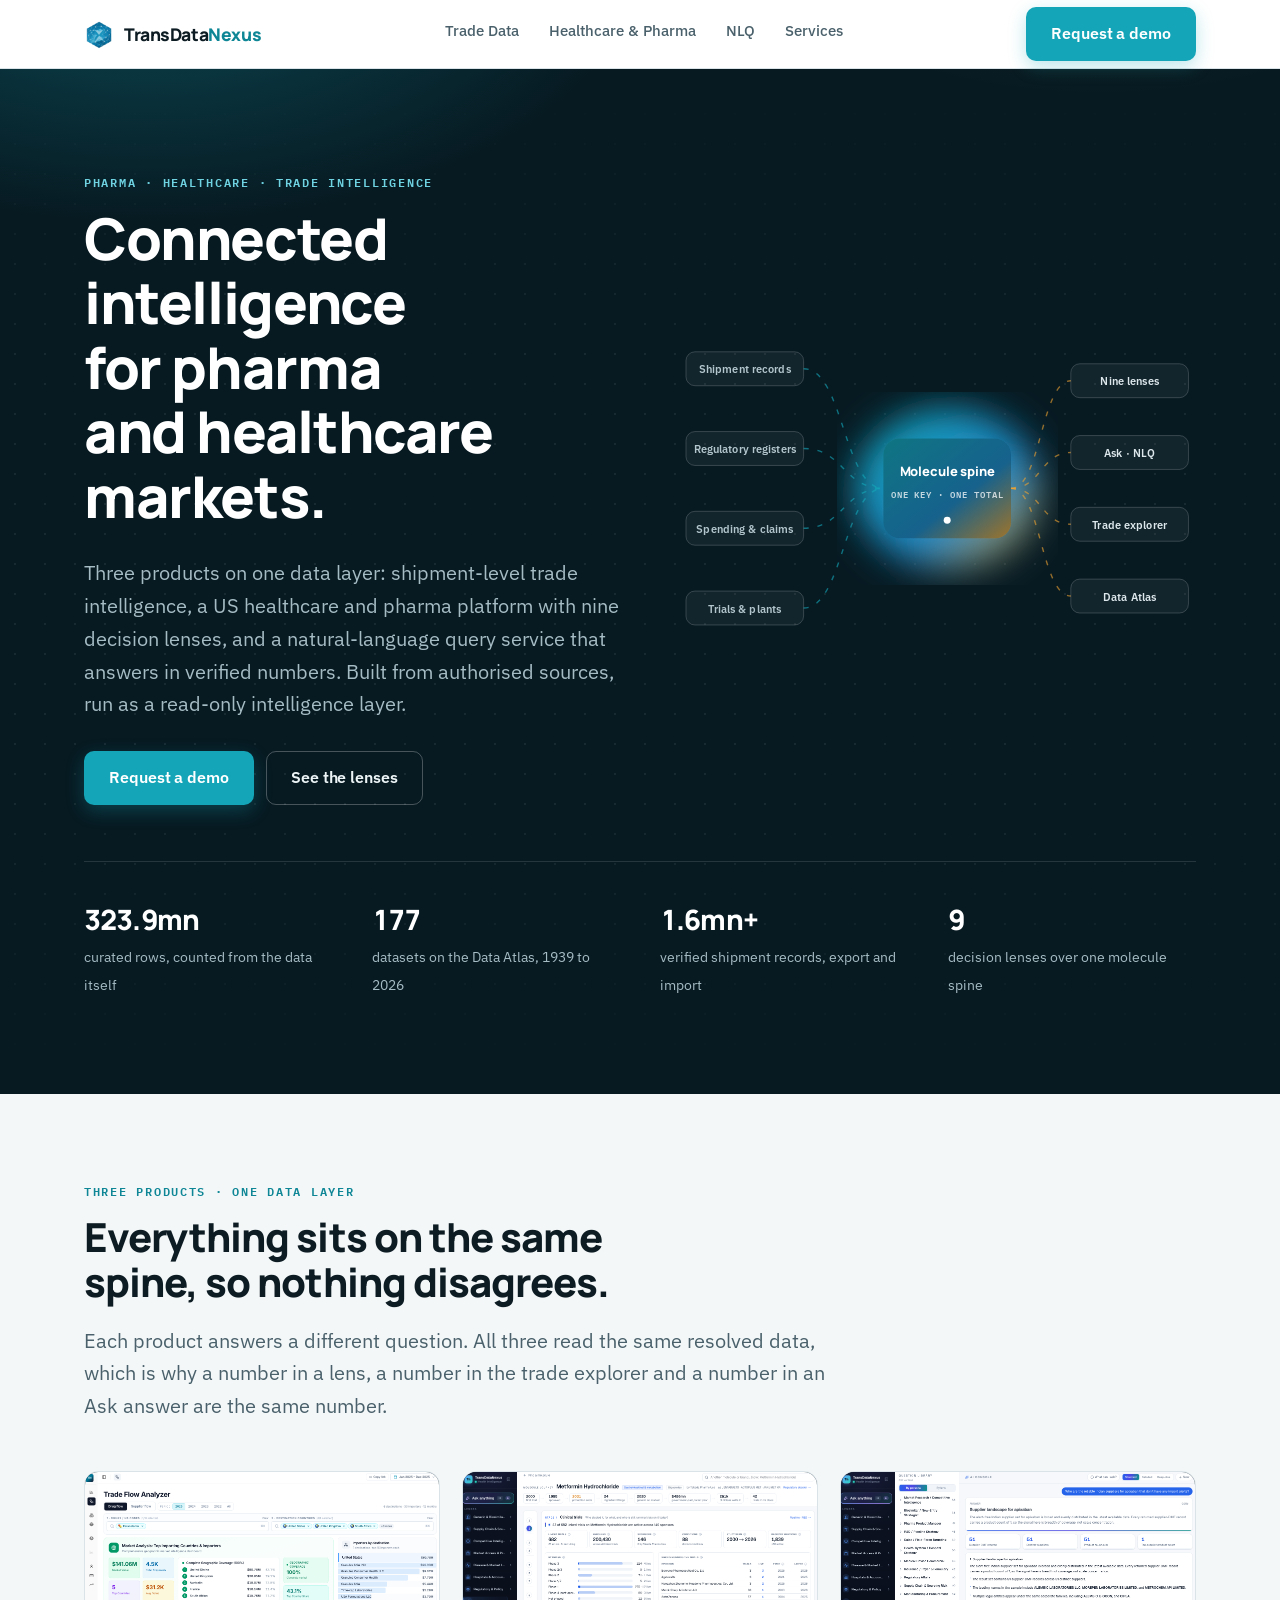
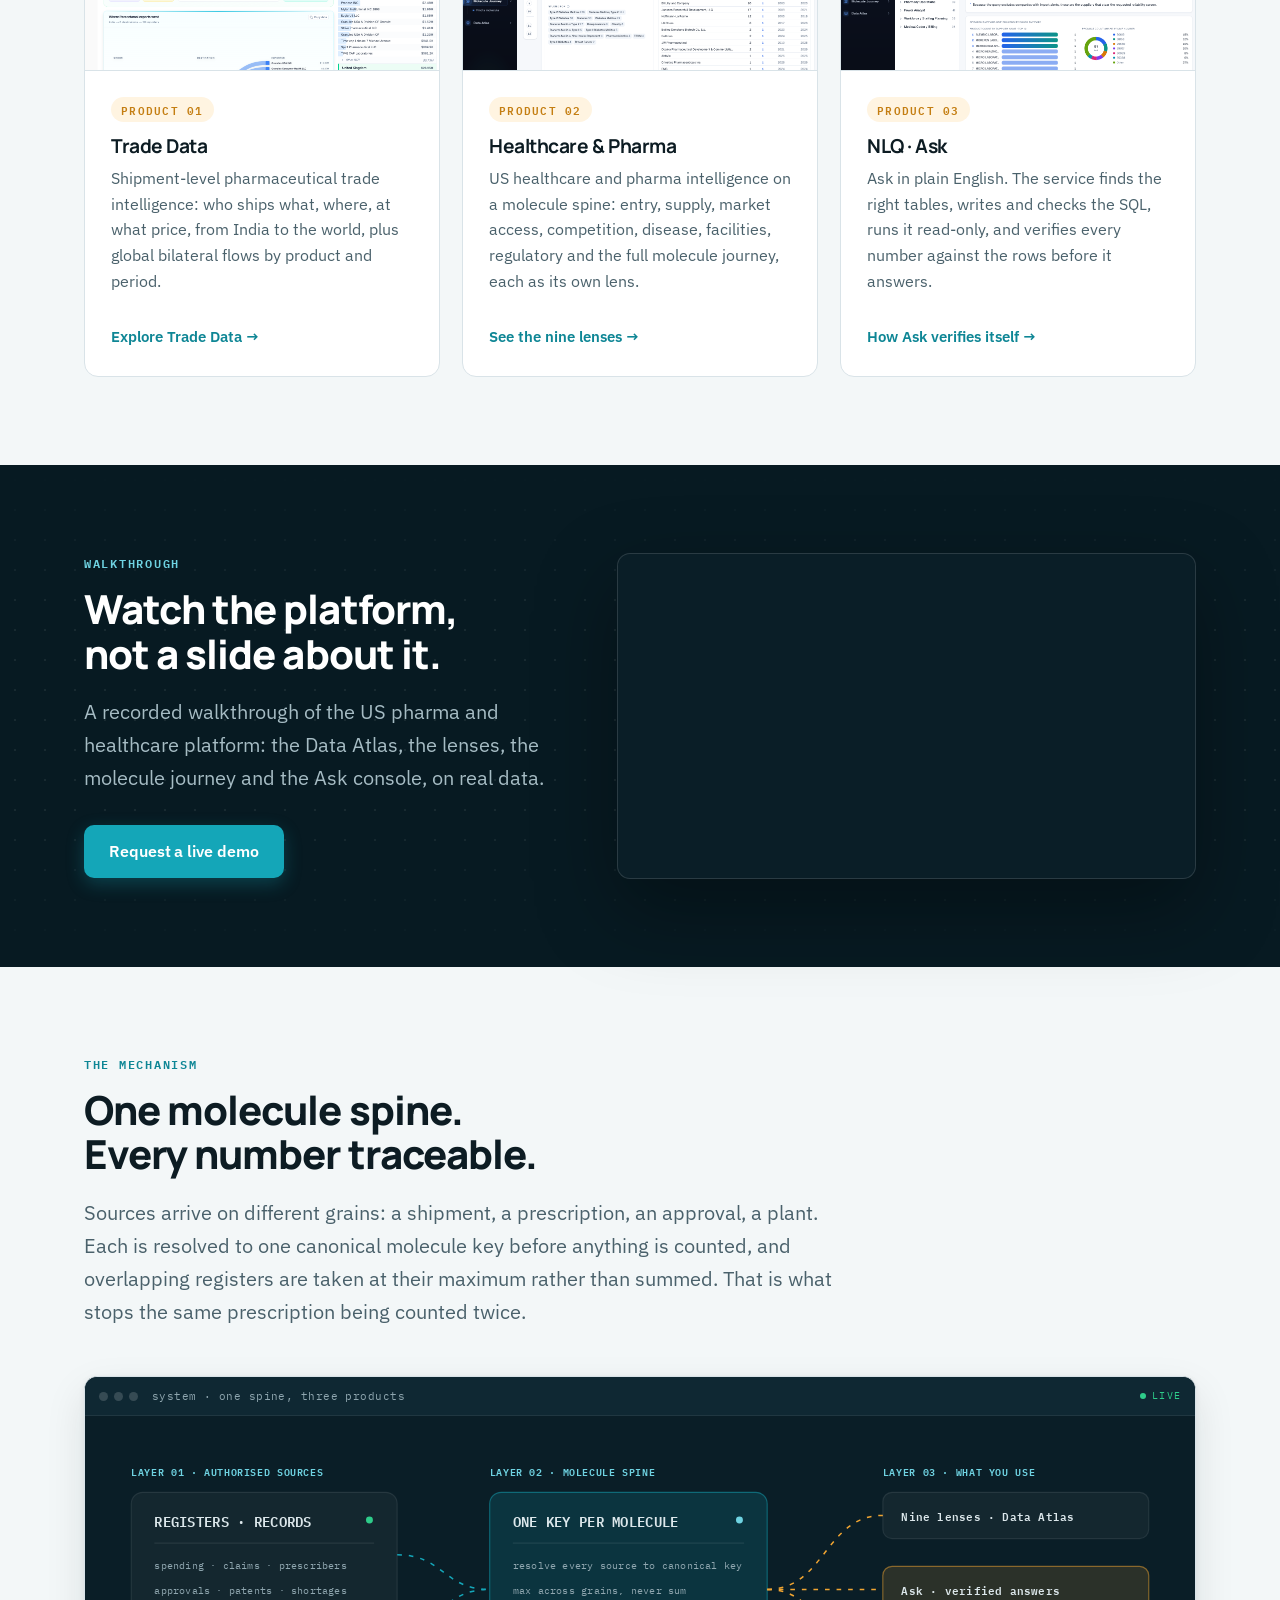
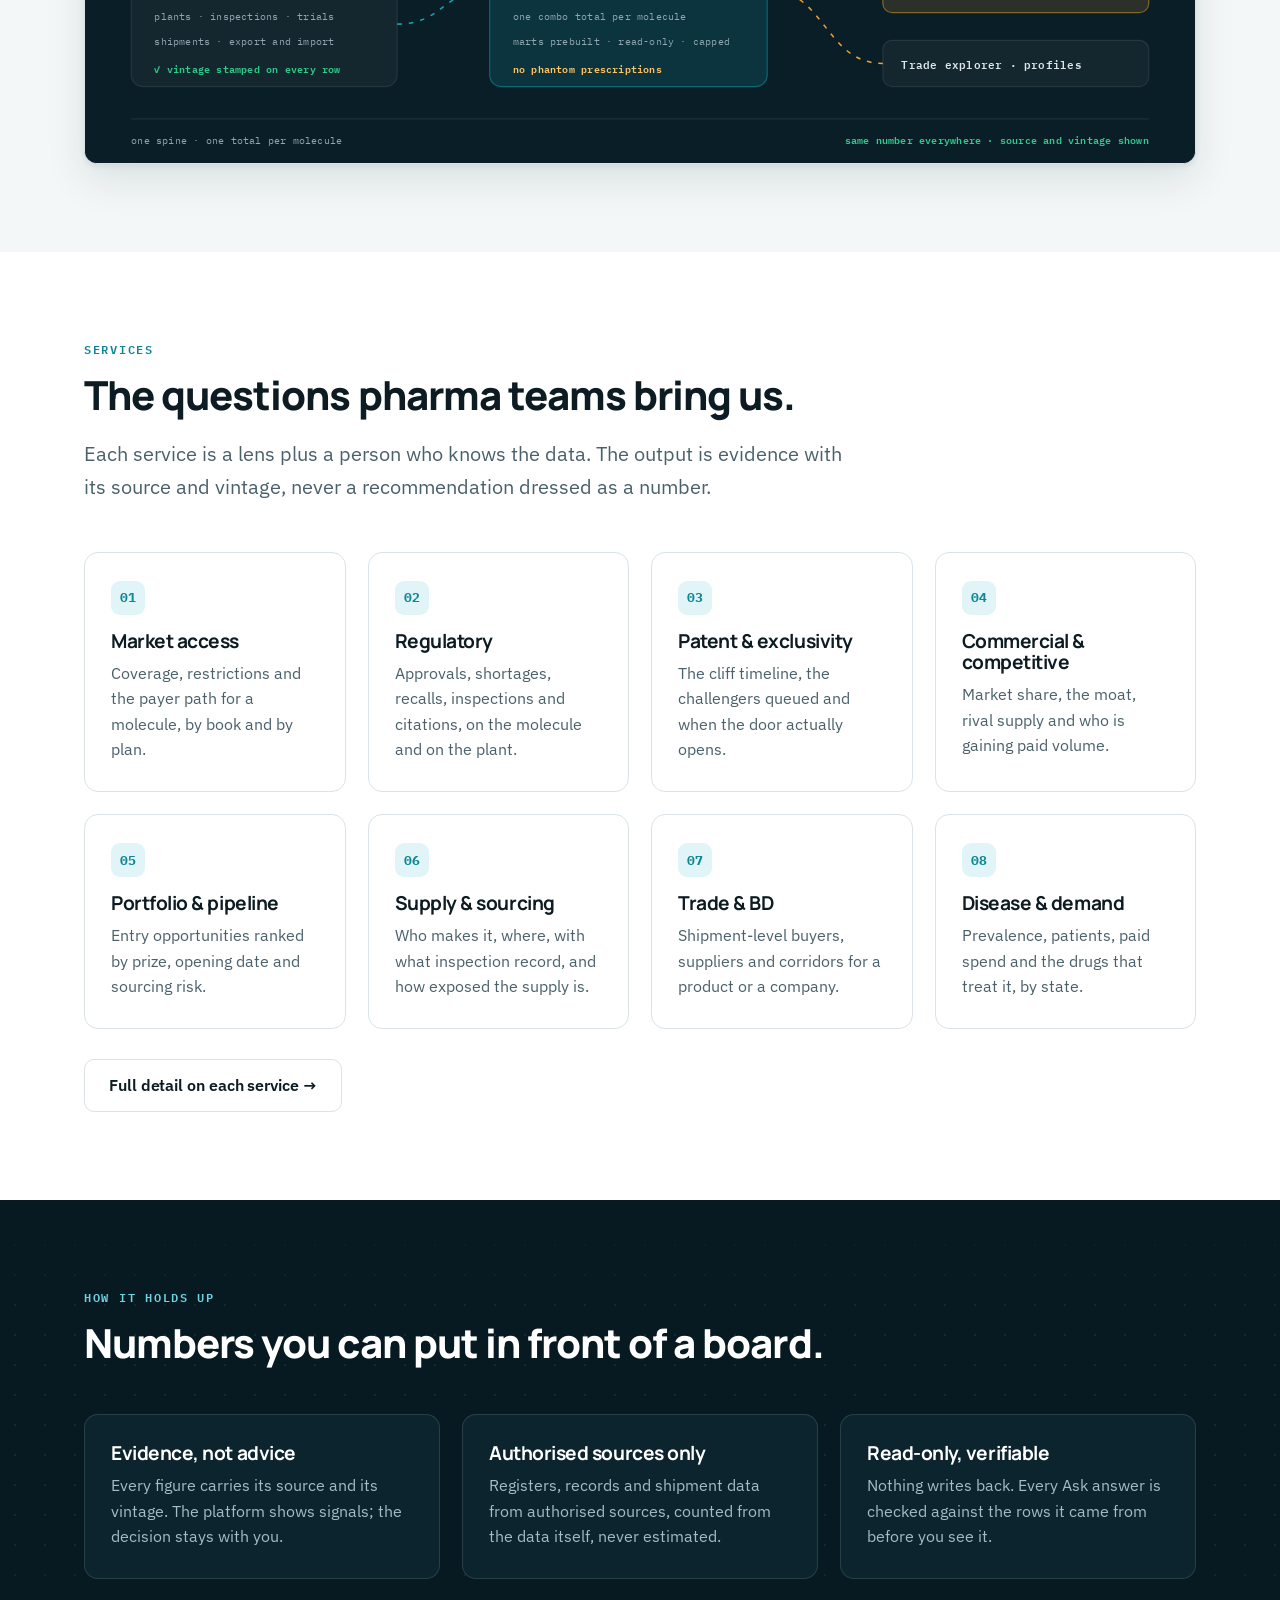
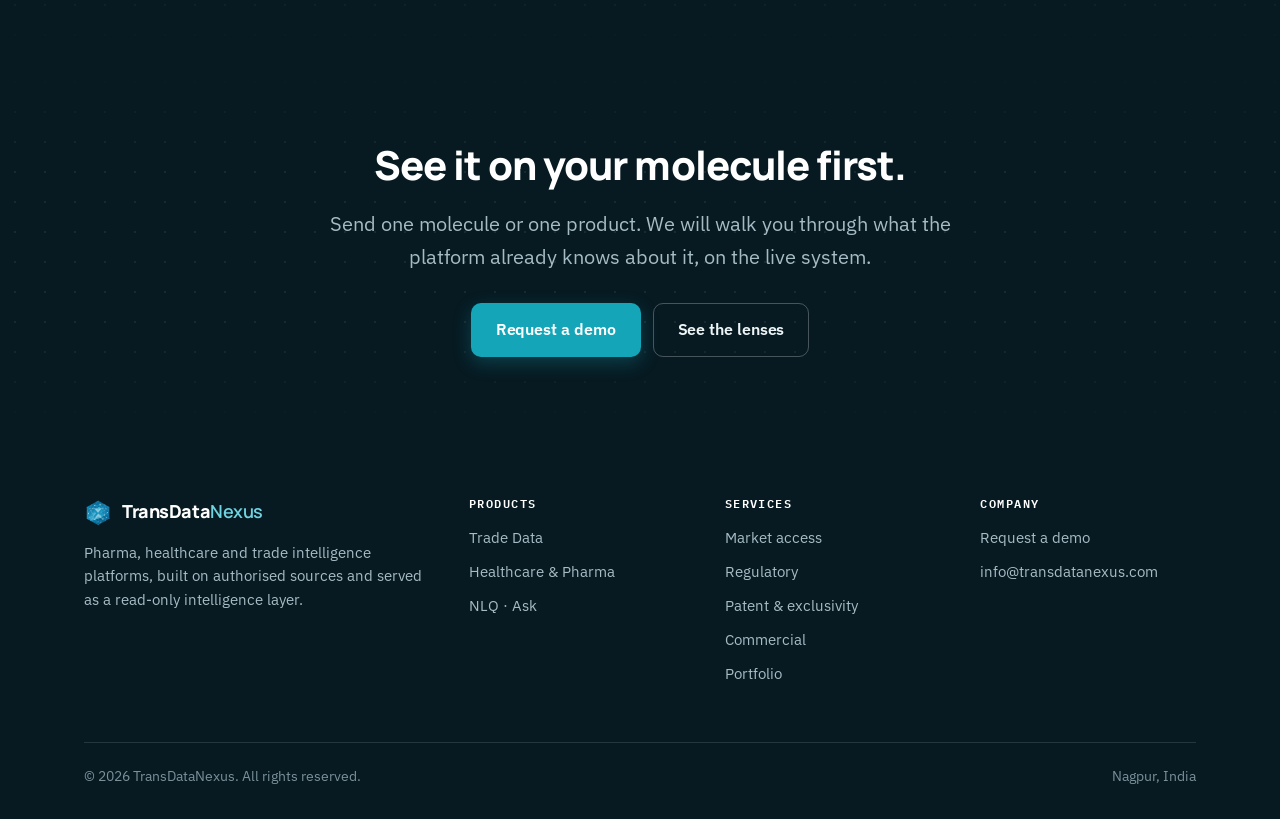
==== index.html @ 5f7768f2 "TransDataNexus site: home, Trade Data, Healthcare & Pharma, NLQ, Services, demo request" ====
<!doctype html>
<html lang="en">
<head>
<meta charset="utf-8">
<meta name="viewport" content="width=device-width, initial-scale=1">
<title>TransDataNexus — Pharma, healthcare and trade intelligence</title>
<meta name="description" content="Three products on one data layer: shipment-level trade intelligence, a US healthcare and pharma platform with nine decision lenses, and a natural-language query service that answers in verified numbers.">
<link rel="icon" type="image/png" sizes="32x32" href="assets/favicon-32.png">
<link rel="apple-touch-icon" href="assets/mark-96.png">
<meta property="og:title" content="TransDataNexus — Pharma, healthcare and trade intelligence">
<meta property="og:description" content="Shipment-level trade intelligence, a US healthcare platform with nine decision lenses, and a natural-language query service that answers in verified numbers.">
<meta property="og:type" content="website">
<meta property="og:url" content="https://sureshsormare.github.io/tdn-website/">
<meta property="og:image" content="https://sureshsormare.github.io/tdn-website/assets/og.png">
<meta name="twitter:card" content="summary_large_image">
<link rel="preconnect" href="https://fonts.googleapis.com">
<link rel="preconnect" href="https://fonts.gstatic.com" crossorigin>
<link rel="stylesheet" href="https://fonts.googleapis.com/css2?family=Manrope:wght@700;800&family=IBM+Plex+Sans:wght@400;500;600&family=IBM+Plex+Mono:wght@400;600&display=swap">
<link rel="stylesheet" href="assets/styles.css">
<script type="application/ld+json">
{"@context":"https://schema.org","@type":"Organization","name":"TransDataNexus","url":"https://transdatanexus.com","description":"Pharma, healthcare and trade intelligence platforms built on authorised sources."}
</script>
</head>
<body>

<header class="site-header">
  <div class="wrap nav">
    <a class="brand" href="index.html" aria-label="TransDataNexus home">
      <img src="assets/mark-96.png" alt="" width="30" height="30">
      <span>TransData<b>Nexus</b></span>
    </a>
    <button class="nav-toggle" aria-expanded="false" aria-controls="nav">Menu</button>
    <ul class="nav-links" id="nav">
      <li><a href="trade.html">Trade Data</a></li>
      <li><a href="healthcare.html">Healthcare &amp; Pharma</a></li>
      <li><a href="nlq.html">NLQ</a></li>
      <li><a href="services.html">Services</a></li>
    </ul>
    <div class="nav-cta"><a class="btn btn-primary" href="contact.html">Request a demo</a></div>
  </div>
</header>

<!-- ============ HERO ============ -->
<section class="hero gridbg">
  <div class="wrap">
    <div class="hero-grid">
      <div>
        <p class="eyebrow on-dark">Pharma · Healthcare · Trade intelligence</p>
        <h1>Connected intelligence for pharma and healthcare markets.</h1>
        <p class="lede on-dark">Three products on one data layer: shipment-level trade intelligence, a US healthcare and pharma platform with nine decision lenses, and a natural-language query service that answers in verified numbers. Built from authorised sources, run as a read-only intelligence layer.</p>
        <div class="btn-row">
          <a class="btn btn-primary" href="contact.html">Request a demo</a>
          <a class="btn btn-ghost on-dark" href="healthcare.html">See the lenses</a>
        </div>
      </div>

      <div class="hero-viz">
        <svg class="viz" viewBox="0 0 520 400" role="img" aria-label="Authorised sources flow into one molecule spine, which feeds the lenses, the Ask console, the trade explorer and the Data Atlas.">
          <defs>
            <linearGradient id="hub" x1="0" y1="0" x2="1" y2="1">
              <stop offset="0%" stop-color="#14A6B8"/><stop offset="60%" stop-color="#1E88C7"/><stop offset="100%" stop-color="#F0A431"/>
            </linearGradient>
            <filter id="blur"><feGaussianBlur stdDeviation="18"/></filter>
          </defs>
          <ellipse class="viz-halo" cx="270" cy="200" rx="92" ry="80" fill="url(#hub)" filter="url(#blur)"/>

          <!-- connectors in -->
          <path class="viz-link" d="M126,80 C166,80 166,200 206,200"/>
          <path class="viz-link" d="M126,160 C166,160 166,200 206,200"/>
          <path class="viz-link" d="M126,240 C166,240 166,200 206,200"/>
          <path class="viz-link" d="M126,320 C166,320 166,200 206,200"/>
          <!-- connectors out -->
          <path class="viz-link out" d="M334,200 C364,200 364,92 394,92"/>
          <path class="viz-link out" d="M334,200 C364,200 364,164 394,164"/>
          <path class="viz-link out" d="M334,200 C364,200 364,236 394,236"/>
          <path class="viz-link out" d="M334,200 C364,200 364,308 394,308"/>

          <!-- inputs -->
          <g>
            <rect class="viz-node" x="8" y="63" width="118" height="34" rx="9"/>
            <text class="viz-label" x="67" y="80" text-anchor="middle" dominant-baseline="central">Shipment records</text>
            <rect class="viz-node" x="8" y="143" width="118" height="34" rx="9"/>
            <text class="viz-label" x="67" y="160" text-anchor="middle" dominant-baseline="central">Regulatory registers</text>
            <rect class="viz-node" x="8" y="223" width="118" height="34" rx="9"/>
            <text class="viz-label" x="67" y="240" text-anchor="middle" dominant-baseline="central">Spending &amp; claims</text>
            <rect class="viz-node" x="8" y="303" width="118" height="34" rx="9"/>
            <text class="viz-label" x="67" y="320" text-anchor="middle" dominant-baseline="central">Trials &amp; plants</text>
          </g>

          <!-- hub -->
          <rect x="206" y="150" width="128" height="100" rx="16" fill="url(#hub)"/>
          <rect x="206" y="150" width="128" height="100" rx="16" fill="rgba(7,26,34,.35)"/>
          <text class="viz-hub-label" x="270" y="188" text-anchor="middle">Molecule spine</text>
          <text class="viz-hub-sub" x="270" y="210" text-anchor="middle">ONE KEY · ONE TOTAL</text>
          <circle class="viz-dot" cx="270" cy="232" r="3.5" fill="#fff"/>

          <!-- outputs -->
          <g>
            <rect class="viz-node" x="394" y="75" width="118" height="34" rx="9"/>
            <text class="viz-label out" x="453" y="92" text-anchor="middle" dominant-baseline="central">Nine lenses</text>
            <rect class="viz-node" x="394" y="147" width="118" height="34" rx="9"/>
            <text class="viz-label out" x="453" y="164" text-anchor="middle" dominant-baseline="central">Ask · NLQ</text>
            <rect class="viz-node" x="394" y="219" width="118" height="34" rx="9"/>
            <text class="viz-label out" x="453" y="236" text-anchor="middle" dominant-baseline="central">Trade explorer</text>
            <rect class="viz-node" x="394" y="291" width="118" height="34" rx="9"/>
            <text class="viz-label out" x="453" y="308" text-anchor="middle" dominant-baseline="central">Data Atlas</text>
          </g>
        </svg>
      </div>
    </div>

    <div class="hero-stats">
      <div class="stat"><strong data-count="323.9" data-suffix="mn">323.9mn</strong><span>curated rows, counted from the data itself</span></div>
      <div class="stat"><strong data-count="177">177</strong><span>datasets on the Data Atlas, 1939 to 2026</span></div>
      <div class="stat"><strong data-count="1.6" data-suffix="mn+">1.6mn+</strong><span>verified shipment records, export and import</span></div>
      <div class="stat"><strong data-count="9">9</strong><span>decision lenses over one molecule spine</span></div>
    </div>
  </div>
</section>

<!-- ============ PRODUCTS ============ -->
<section class="band-wash">
  <div class="wrap">
    <p class="eyebrow">Three products · one data layer</p>
    <h2 class="narrow">Everything sits on the same spine, so nothing disagrees.</h2>
    <p class="lede narrow">Each product answers a different question. All three read the same resolved data, which is why a number in a lens, a number in the trade explorer and a number in an Ask answer are the same number.</p>

    <div class="grid grid-3 mt-lg">
      <article class="card card-shot">
        <div class="shot-strip"><img src="assets/shots/trade/dashboard-trade-flow.png" alt="Trade flow analyser: paracetamol exports from India by destination and importer" loading="lazy"></div>
        <div class="card-body">
          <span class="card-tag">Product 01</span>
          <h3>Trade Data</h3>
          <p>Shipment-level pharmaceutical trade intelligence: who ships what, where, at what price, from India to the world, plus global bilateral flows by product and period.</p>
          <a class="more" href="trade.html">Explore Trade Data →</a>
        </div>
      </article>
      <article class="card card-shot">
        <div class="shot-strip"><img src="assets/shots/health/journey-metformin.png" alt="Molecule journey lens for metformin across twelve data stages" loading="lazy"></div>
        <div class="card-body">
          <span class="card-tag">Product 02</span>
          <h3>Healthcare &amp; Pharma</h3>
          <p>US healthcare and pharma intelligence on a molecule spine: entry, supply, market access, competition, disease, facilities, regulatory and the full molecule journey, each as its own lens.</p>
          <a class="more" href="healthcare.html">See the nine lenses →</a>
        </div>
      </article>
      <article class="card card-shot">
        <div class="shot-strip"><img src="assets/shots/nlq/ask.png" alt="Ask console answering a plain-English question with verified SQL and sources" loading="lazy"></div>
        <div class="card-body">
          <span class="card-tag">Product 03</span>
          <h3>NLQ · Ask</h3>
          <p>Ask in plain English. The service finds the right tables, writes and checks the SQL, runs it read-only, and verifies every number against the rows before it answers.</p>
          <a class="more" href="nlq.html">How Ask verifies itself →</a>
        </div>
      </article>
    </div>
  </div>
</section>

<!-- ============ VIDEO ============ -->
<section class="band-dark gridbg">
  <div class="wrap">
    <div class="split split-narrow">
      <div>
        <p class="eyebrow on-dark">Walkthrough</p>
        <h2>Watch the platform, not a slide about it.</h2>
        <p class="lede on-dark">A recorded walkthrough of the US pharma and healthcare platform: the Data Atlas, the lenses, the molecule journey and the Ask console, on real data.</p>
        <div class="btn-row">
          <a class="btn btn-primary" href="contact.html">Request a live demo</a>
        </div>
      </div>
      <div class="video">
        <iframe src="https://www.youtube-nocookie.com/embed/xWdXi1I3tyM?rel=0&modestbranding=1" title="TransDataNexus teaser — AI-native US pharma and healthcare intelligence platform, full walkthrough" loading="lazy" allow="accelerometer; autoplay; clipboard-write; encrypted-media; gyroscope; picture-in-picture; web-share" allowfullscreen referrerpolicy="strict-origin-when-cross-origin"></iframe>
      </div>
    </div>
  </div>
</section>

<!-- ============ MECHANISM ============ -->
<section class="band-wash">
  <div class="wrap">
    <p class="eyebrow">The mechanism</p>
    <h2 class="narrow">One molecule spine. Every number traceable.</h2>
    <p class="lede narrow">Sources arrive on different grains: a shipment, a prescription, an approval, a plant. Each is resolved to one canonical molecule key before anything is counted, and overlapping registers are taken at their maximum rather than summed. That is what stops the same prescription being counted twice.</p>

    <div class="frame mt-lg">
      <div class="frame-bar"><i></i><i></i><i></i><em>system · one spine, three products</em><span class="live">live</span></div>
      <svg viewBox="0 0 960 300" role="img" aria-label="Authorised sources are resolved to one molecule key, then served to lenses, Ask and the trade explorer.">
        <rect class="fx-bg" width="960" height="300"/>

        <!-- LAYER 01 · SOURCES -->
        <text class="fx-txt-a" x="40" y="52">LAYER 01 · AUTHORISED SOURCES</text>
        <rect class="fx-panel" x="40" y="66" width="230" height="168" rx="10"/>
        <text class="fx-txt-b" x="60" y="96" style="font-size:12px">REGISTERS · RECORDS</text>
        <line class="fx-rule" x1="60" y1="110" x2="250" y2="110"/>
        <text class="fx-txt" x="60" y="132">spending · claims · prescribers</text>
        <text class="fx-txt" x="60" y="154">approvals · patents · shortages</text>
        <text class="fx-txt" x="60" y="176">plants · inspections · trials</text>
        <text class="fx-txt" x="60" y="198">shipments · export and import</text>
        <text class="fx-txt-g" x="60" y="222">✓ vintage stamped on every row</text>
        <circle class="viz-dot" cx="246" cy="90" r="3" fill="#2ECC8A"/>

        <!-- flows sources -> spine -->
        <path class="fx-flow" d="M270,120 C310,120 310,150 350,150"/>
        <path class="fx-flow" d="M270,180 C310,180 310,150 350,150"/>

        <!-- LAYER 02 · SPINE -->
        <text class="fx-txt-a" x="350" y="52">LAYER 02 · MOLECULE SPINE</text>
        <rect class="fx-hl" x="350" y="66" width="240" height="168" rx="10"/>
        <text class="fx-txt-b" x="370" y="96" style="font-size:12px">ONE KEY PER MOLECULE</text>
        <line class="fx-rule" x1="370" y1="110" x2="570" y2="110"/>
        <text class="fx-txt" x="370" y="132">resolve every source to canonical key</text>
        <text class="fx-txt" x="370" y="154">max across grains, never sum</text>
        <text class="fx-txt" x="370" y="176">one combo total per molecule</text>
        <text class="fx-txt" x="370" y="198">marts prebuilt · read-only · capped</text>
        <text class="fx-txt-m" x="370" y="222">no phantom prescriptions</text>
        <circle class="viz-dot" cx="566" cy="90" r="3" fill="#6FD3E2"/>

        <!-- flows spine -> products -->
        <path class="fx-flow amber" d="M590,150 C640,150 640,86 690,86"/>
        <path class="fx-flow amber" d="M590,150 L690,150"/>
        <path class="fx-flow amber" d="M590,150 C640,150 640,214 690,214"/>

        <!-- LAYER 03 · PRODUCTS -->
        <text class="fx-txt-a" x="690" y="52">LAYER 03 · WHAT YOU USE</text>
        <rect class="fx-panel" x="690" y="66" width="230" height="40" rx="8"/>
        <text class="fx-txt-b" x="706" y="91">Nine lenses · Data Atlas</text>
        <rect class="fx-hl-m" x="690" y="130" width="230" height="40" rx="8"/>
        <text class="fx-txt-b" x="706" y="155">Ask · verified answers</text>
        <rect class="fx-panel" x="690" y="194" width="230" height="40" rx="8"/>
        <text class="fx-txt-b" x="706" y="219">Trade explorer · profiles</text>

        <line class="fx-rule" x1="40" y1="262" x2="920" y2="262"/>
        <text class="fx-txt" x="40" y="284">one spine · one total per molecule</text>
        <text class="fx-txt-g" x="920" y="284" text-anchor="end">same number everywhere · source and vintage shown</text>
      </svg>
    </div>
  </div>
</section>

<!-- ============ SERVICES ============ -->
<section>
  <div class="wrap">
    <p class="eyebrow">Services</p>
    <h2 class="narrow">The questions pharma teams bring us.</h2>
    <p class="lede narrow">Each service is a lens plus a person who knows the data. The output is evidence with its source and vintage, never a recommendation dressed as a number.</p>

    <div class="grid grid-4 mt-lg">
      <div class="card"><span class="card-num">01</span><h3>Market access</h3><p>Coverage, restrictions and the payer path for a molecule, by book and by plan.</p></div>
      <div class="card"><span class="card-num">02</span><h3>Regulatory</h3><p>Approvals, shortages, recalls, inspections and citations, on the molecule and on the plant.</p></div>
      <div class="card"><span class="card-num">03</span><h3>Patent &amp; exclusivity</h3><p>The cliff timeline, the challengers queued and when the door actually opens.</p></div>
      <div class="card"><span class="card-num">04</span><h3>Commercial &amp; competitive</h3><p>Market share, the moat, rival supply and who is gaining paid volume.</p></div>
      <div class="card"><span class="card-num">05</span><h3>Portfolio &amp; pipeline</h3><p>Entry opportunities ranked by prize, opening date and sourcing risk.</p></div>
      <div class="card"><span class="card-num">06</span><h3>Supply &amp; sourcing</h3><p>Who makes it, where, with what inspection record, and how exposed the supply is.</p></div>
      <div class="card"><span class="card-num">07</span><h3>Trade &amp; BD</h3><p>Shipment-level buyers, suppliers and corridors for a product or a company.</p></div>
      <div class="card"><span class="card-num">08</span><h3>Disease &amp; demand</h3><p>Prevalence, patients, paid spend and the drugs that treat it, by state.</p></div>
    </div>
    <div class="btn-row">
      <a class="btn btn-ghost" href="services.html">Full detail on each service →</a>
    </div>
  </div>
</section>

<!-- ============ PRINCIPLES ============ -->
<section class="band-dark gridbg">
  <div class="wrap">
    <p class="eyebrow on-dark">How it holds up</p>
    <h2 class="narrow">Numbers you can put in front of a board.</h2>
    <div class="grid grid-3 mt-lg">
      <div class="card on-dark"><h3>Evidence, not advice</h3><p>Every figure carries its source and its vintage. The platform shows signals; the decision stays with you.</p></div>
      <div class="card on-dark"><h3>Authorised sources only</h3><p>Registers, records and shipment data from authorised sources, counted from the data itself, never estimated.</p></div>
      <div class="card on-dark"><h3>Read-only, verifiable</h3><p>Nothing writes back. Every Ask answer is checked against the rows it came from before you see it.</p></div>
    </div>
  </div>
</section>

<!-- ============ CTA ============ -->
<section class="cta-band gridbg">
  <div class="wrap">
    <h2>See it on your molecule first.</h2>
    <p class="lede on-dark">Send one molecule or one product. We will walk you through what the platform already knows about it, on the live system.</p>
    <div class="btn-row">
      <a class="btn btn-primary" href="contact.html">Request a demo</a>
      <a class="btn btn-ghost on-dark" href="healthcare.html">See the lenses</a>
    </div>
  </div>
</section>

<footer class="site-footer">
  <div class="wrap">
    <div class="footer-grid">
      <div>
        <div class="footer-brand"><img src="assets/mark-96.png" alt="" width="28" height="28"><span>TransData<b>Nexus</b></span></div>
        <p>Pharma, healthcare and trade intelligence platforms, built on authorised sources and served as a read-only intelligence layer.</p>
      </div>
      <div>
        <h3>Products</h3>
        <ul>
          <li><a href="trade.html">Trade Data</a></li>
          <li><a href="healthcare.html">Healthcare &amp; Pharma</a></li>
          <li><a href="nlq.html">NLQ · Ask</a></li>
        </ul>
      </div>
      <div>
        <h3>Services</h3>
        <ul>
          <li><a href="services.html#market-access">Market access</a></li>
          <li><a href="services.html#regulatory">Regulatory</a></li>
          <li><a href="services.html#patent">Patent &amp; exclusivity</a></li>
          <li><a href="services.html#commercial">Commercial</a></li>
          <li><a href="services.html#portfolio">Portfolio</a></li>
        </ul>
      </div>
      <div>
        <h3>Company</h3>
        <ul>
          <li><a href="contact.html">Request a demo</a></li>
          <li><a href="mailto:info@transdatanexus.com">info@transdatanexus.com</a></li>
        </ul>
      </div>
    </div>
    <div class="footer-bot">
      <span>© 2026 TransDataNexus. All rights reserved.</span>
      <span>Nagpur, India</span>
    </div>
  </div>
</footer>

<script src="assets/main.js"></script>
</body>
</html>
---- assets/styles.css ----
/* =====================================================================
   TransDataNexus — site stylesheet
   Deep ink ground, cyan-teal accent, amber for numbers. No framework.
   ===================================================================== */

:root {
  --ink:        #071A22;
  --ink-2:      #0B242E;
  --ink-3:      #10313D;
  --paper:      #FFFFFF;
  --wash:       #F3F7F8;
  --wash-2:     #E8EFF2;
  --line:       #D9E3E8;
  --line-dark:  rgba(255,255,255,.12);

  --text:       #0D1C23;
  --text-soft:  #4A616B;
  --text-mute:  #7C919A;
  --on-dark:    #EDF4F6;
  --on-dark-soft: #A6BCC4;

  --accent:     #14A6B8;   /* cyan-teal */
  --accent-dk:  #0E8695;
  --accent-lt:  #E1F5F8;
  --accent-tx:  #6FD3E2;   /* accent text on dark */
  --amber:      #F0A431;
  --amber-dk:   #C47E12;
  --amber-lt:   #FFF4E1;
  --amber-tx:   #FFC463;   /* amber text on dark */
  --green:      #2ECC8A;

  --radius:     14px;
  --radius-sm:  9px;
  --maxw:       1160px;

  --shadow-sm:  0 1px 2px rgba(7,26,34,.06), 0 4px 12px rgba(7,26,34,.05);
  --shadow-md:  0 2px 6px rgba(7,26,34,.07), 0 16px 40px rgba(7,26,34,.10);

  --display: "Manrope", "Helvetica Neue", Arial, sans-serif;
  --sans:    "IBM Plex Sans", -apple-system, BlinkMacSystemFont, "Segoe UI", Roboto, Arial, sans-serif;
  --mono:    "IBM Plex Mono", ui-monospace, SFMono-Regular, Menlo, Consolas, monospace;
}

/* ---------- reset ---------- */
*, *::before, *::after { box-sizing: border-box; }
html { -webkit-text-size-adjust: 100%; scroll-behavior: smooth; }
body {
  margin: 0;
  font-family: var(--sans);
  font-size: 17px;
  line-height: 1.65;
  color: var(--text);
  background: var(--paper);
  -webkit-font-smoothing: antialiased;
  text-rendering: optimizeLegibility;
}
img, svg, video, iframe { max-width: 100%; display: block; }
a { color: var(--accent-dk); text-decoration: none; }
a:hover { text-decoration: underline; }
h1, h2, h3, h4 { margin: 0 0 .5em; line-height: 1.12; letter-spacing: -.024em; font-weight: 800; font-family: var(--display); text-wrap: balance; }
h3, h4 { font-weight: 700; }
p  { margin: 0 0 1.1em; }
ul, ol { margin: 0 0 1.1em; padding-left: 1.15em; }
li { margin-bottom: .45em; }
hr { border: 0; border-top: 1px solid var(--line); margin: 2.5rem 0; }
strong, b { font-weight: 600; }

/* ---------- layout ---------- */
.wrap { width: 100%; max-width: var(--maxw); margin-inline: auto; padding-inline: 24px; }
.narrow { max-width: 760px; }
section { padding: 88px 0; }
.section-tight { padding: 56px 0; }
.mt-lg { margin-top: 48px; }
.mt-md { margin-top: 30px; }

.eyebrow {
  font-family: var(--mono);
  font-size: 11.5px; font-weight: 600; letter-spacing: .15em; text-transform: uppercase;
  color: var(--accent-dk); margin: 0 0 14px;
}
.eyebrow.on-dark { color: var(--accent-tx); }

h1 { font-size: clamp(2.2rem, 5vw, 3.6rem); }
h2 { font-size: clamp(1.7rem, 3.4vw, 2.5rem); }
h3 { font-size: 1.2rem; }
.lede { font-size: clamp(1.06rem, 1.7vw, 1.28rem); color: var(--text-soft); line-height: 1.6; }
.lede.on-dark { color: var(--on-dark-soft); }

/* ---------- buttons ---------- */
.btn {
  display: inline-flex; align-items: center; gap: .55em;
  padding: 13px 24px; border-radius: 10px;
  font-family: var(--sans); font-size: 15.5px; font-weight: 600; letter-spacing: -.005em;
  border: 1px solid transparent; cursor: pointer;
  transition: transform .15s ease, background .15s ease, border-color .15s ease, color .15s ease, box-shadow .15s ease;
  text-decoration: none !important;
}
.btn:hover { transform: translateY(-1px); }
.btn-primary { background: var(--accent); color: #fff; box-shadow: 0 6px 18px rgba(20,166,184,.28); }
.btn-primary:hover { background: var(--accent-dk); }
.btn-amber { background: var(--amber); color: #1a1200; box-shadow: 0 6px 18px rgba(240,164,49,.28); }
.btn-amber:hover { background: #E19822; }
.btn-ghost { background: transparent; color: var(--text); border-color: var(--line); }
.btn-ghost:hover { border-color: #B5C6CE; background: var(--wash); }
.btn-ghost.on-dark { color: var(--on-dark); border-color: rgba(255,255,255,.26); }
.btn-ghost.on-dark:hover { background: rgba(255,255,255,.07); border-color: rgba(255,255,255,.42); }
.btn-row { display: flex; flex-wrap: wrap; gap: 12px; margin-top: 30px; }
.btn[disabled] { opacity: .7; cursor: default; transform: none; }

/* ---------- header ---------- */
.site-header {
  position: sticky; top: 0; z-index: 50;
  background: rgba(255,255,255,.86);
  backdrop-filter: saturate(180%) blur(14px);
  border-bottom: 1px solid var(--line);
}
.nav { display: flex; align-items: center; justify-content: space-between; height: 68px; }
.brand { display: flex; align-items: center; gap: 10px; font-family: var(--display); font-weight: 800; font-size: 17.5px;
         color: var(--text); letter-spacing: -.024em; text-decoration: none !important; }
.brand:hover { opacity: .85; }
.brand img { width: 30px; height: 30px; flex: none; }
.brand span b { color: var(--accent-dk); font-weight: 800; }
.nav-links { display: flex; align-items: center; gap: 30px; list-style: none; margin: 0; padding: 0; }
.nav-links a { color: var(--text-soft); font-size: 15px; font-weight: 500; text-decoration: none !important; }
.nav-links a:hover, .nav-links a[aria-current="page"] { color: var(--text); }
.nav-cta { display: flex; align-items: center; gap: 14px; }
.nav-toggle {
  display: none; background: none; border: 1px solid var(--line);
  border-radius: 8px; padding: 8px 10px; cursor: pointer; color: var(--text); font: inherit;
}

/* ---------- hero ---------- */
.hero {
  background: var(--ink);
  color: var(--on-dark);
  padding: 104px 0 96px;
  position: relative; overflow: hidden;
}
.hero::before {
  content: ""; position: absolute; inset: -30% -10% auto -10%; height: 640px;
  background:
    radial-gradient(46% 60% at 18% 30%, rgba(20,166,184,.34), transparent 70%),
    radial-gradient(36% 50% at 80% 16%, rgba(240,164,49,.16), transparent 72%);
  pointer-events: none;
}
.hero .wrap { position: relative; }
.hero h1 { color: #fff; max-width: 17ch; }
.hero .lede { max-width: 58ch; margin-top: 20px; }
.hero-grid { display: grid; grid-template-columns: 1.02fr .98fr; gap: 54px; align-items: center; }
.hero-viz { max-width: 540px; width: 100%; margin-inline: auto; }

.hero-stats {
  display: grid; grid-template-columns: repeat(4, 1fr); gap: 28px 40px;
  margin-top: 56px; padding-top: 34px; border-top: 1px solid var(--line-dark);
}
.hero-stats div strong, .stat strong {
  display: block; font-family: var(--display); font-size: 28px; font-weight: 800; color: #fff; letter-spacing: -.03em;
  font-variant-numeric: tabular-nums;
}
.hero-stats div span, .stat span { font-size: 14px; color: var(--on-dark-soft); }
.hero-stats strong em, .metric strong em { font-style: normal; color: var(--amber-tx); }

/* ---------- bands ---------- */
.band-dark { background: var(--ink); color: var(--on-dark); }
.band-dark h2, .band-dark h3 { color: #fff; }
.band-dark p { color: var(--on-dark-soft); }
.band-dark .lede { color: var(--on-dark-soft); }
.band-wash { background: var(--wash); }

/* ---------- page header (inner pages) ---------- */
.page-head { background: var(--ink); color: var(--on-dark); padding: 78px 0 66px; position: relative; overflow: hidden; }
.page-head::before {
  content: ""; position: absolute; inset: -40% -10% auto -10%; height: 520px;
  background: radial-gradient(40% 60% at 22% 30%, rgba(20,166,184,.30), transparent 70%);
  pointer-events: none;
}
.page-head .wrap { position: relative; }
.page-head h1 { color: #fff; max-width: 20ch; }
.page-head .lede { max-width: 64ch; margin-top: 16px; }
.page-head .hero-stats { margin-top: 38px; padding-top: 28px; }
.page-head .hero-stats div strong { font-size: 24px; }

/* ---------- dotted grid background ---------- */
.gridbg { position: relative; }
.gridbg > * { position: relative; z-index: 1; }
.gridbg::after {
  content: ""; position: absolute; inset: 0; z-index: 0; pointer-events: none;
  background-image: radial-gradient(rgba(255,255,255,.07) 1px, transparent 1px);
  background-size: 30px 30px;
  -webkit-mask-image: linear-gradient(180deg, transparent, #000 28%, #000 72%, transparent);
          mask-image: linear-gradient(180deg, transparent, #000 28%, #000 72%, transparent);
}

/* ---------- cards ---------- */
.grid { display: grid; gap: 22px; }
.grid-2 { grid-template-columns: repeat(2, 1fr); }
.grid-3 { grid-template-columns: repeat(3, 1fr); }
.grid-4 { grid-template-columns: repeat(4, 1fr); }

.card {
  background: var(--paper); border: 1px solid var(--line); border-radius: var(--radius);
  padding: 28px 26px; transition: border-color .18s ease, box-shadow .18s ease, transform .18s ease;
}
.card:hover { border-color: #B9CCD4; box-shadow: var(--shadow-md); transform: translateY(-2px); }
.card h3 { margin-bottom: .45em; }
.card p:last-child { margin-bottom: 0; }
.card p { color: var(--text-soft); font-size: 15.5px; }
.card-num {
  display: inline-flex; align-items: center; justify-content: center;
  width: 34px; height: 34px; border-radius: 9px; margin-bottom: 16px;
  background: var(--accent-lt); color: var(--accent-dk);
  font-family: var(--mono); font-size: 12.5px; font-weight: 700; font-variant-numeric: tabular-nums;
}
.card.on-dark { background: var(--ink-2); border-color: var(--line-dark); }
.card.on-dark:hover { border-color: rgba(255,255,255,.26); box-shadow: none; }
.card.on-dark p { color: var(--on-dark-soft); }
.card.on-dark h3 { color: #fff; }
.card.on-dark .card-num { background: rgba(20,166,184,.18); color: var(--accent-tx); }
.card .more { display: inline-block; margin-top: 14px; font-weight: 600; font-size: 14.5px; }
.card-tag {
  display: inline-block; margin-bottom: 14px; padding: 4px 10px; border-radius: 999px;
  background: var(--amber-lt); color: var(--amber-dk);
  font-family: var(--mono); font-size: 10.5px; font-weight: 600; letter-spacing: .12em; text-transform: uppercase;
}
.card.on-dark .card-tag { background: rgba(240,164,49,.14); color: var(--amber-tx); }

/* product cards with a screenshot strip */
.card-shot { padding: 0; overflow: hidden; display: flex; flex-direction: column; }
.card-shot .shot-strip { aspect-ratio: 16 / 9; background: var(--ink-2); overflow: hidden; border-bottom: 1px solid var(--line); }
.card-shot .shot-strip img { width: 100%; height: 100%; object-fit: cover; object-position: top left; transform: scale(1.02); transition: transform .5s ease; }
.card-shot:hover .shot-strip img { transform: scale(1.06); }
.card-shot .card-body { padding: 24px 26px 26px; }

/* ---------- feature list ---------- */
.ticks { list-style: none; padding: 0; margin: 0; }
.ticks li { position: relative; padding-left: 30px; margin-bottom: 13px; color: var(--text-soft); font-size: 15.5px; }
.ticks li::before {
  content: ""; position: absolute; left: 3px; top: .55em;
  width: 9px; height: 9px; border-radius: 50%; background: var(--accent);
  box-shadow: 0 0 0 3px var(--accent-lt);
}
.ticks.on-dark li { color: var(--on-dark-soft); }
.ticks.on-dark li::before { box-shadow: 0 0 0 3px rgba(20,166,184,.18); }
.ticks li b { color: var(--text); }
.ticks.on-dark li b { color: #fff; }

/* ---------- split ---------- */
.split { display: grid; grid-template-columns: 1fr 1fr; gap: 60px; align-items: center; }
.split-narrow { grid-template-columns: .9fr 1.1fr; }

/* ---------- process steps ---------- */
.steps { counter-reset: step; display: grid; gap: 0; }
.step { display: grid; grid-template-columns: 60px 1fr; gap: 24px; padding: 28px 0; border-top: 1px solid var(--line); }
.step:last-child { border-bottom: 1px solid var(--line); }
.step-n { font-family: var(--mono); font-size: 12.5px; font-weight: 600; letter-spacing: .1em; color: var(--accent-dk); padding-top: 4px; font-variant-numeric: tabular-nums; }
.step h3 { margin-bottom: .35em; }
.step p { color: var(--text-soft); font-size: 15.5px; margin-bottom: 0; }
.band-dark .step { border-color: var(--line-dark); }
.band-dark .step p { color: var(--on-dark-soft); }
.band-dark .step-n { color: var(--accent-tx); }

/* ---------- callout ---------- */
.callout {
  border-left: 3px solid var(--accent); padding: 4px 0 4px 22px;
  font-family: var(--display); font-size: clamp(1.15rem, 2.2vw, 1.5rem); line-height: 1.45; font-weight: 700;
  letter-spacing: -.015em; color: var(--text);
}
.callout.on-dark { color: #fff; border-color: var(--accent-tx); }

/* ---------- "what it gives you" ---------- */
.adds {
  margin: 26px 0 0; padding: 16px 18px; border-radius: 10px;
  background: rgba(240,164,49,.08); border: 1px solid rgba(240,164,49,.35);
  font-size: 15px; line-height: 1.55; color: var(--text);
}
.adds b { display: block; margin-bottom: 5px; font-family: var(--mono); font-size: 11px; font-weight: 600; letter-spacing: .14em; text-transform: uppercase; color: var(--amber-dk); }
.adds.on-dark { background: rgba(240,164,49,.10); border-color: rgba(240,164,49,.35); color: var(--on-dark); }
.adds.on-dark b { color: var(--amber-tx); }

/* ---------- CTA band ---------- */
.cta-band { background: var(--ink); color: var(--on-dark); padding: 76px 0; text-align: center; }
.cta-band h2 { color: #fff; max-width: 22ch; margin-inline: auto; }
.cta-band .lede { max-width: 56ch; margin: 14px auto 0; }
.cta-band .btn-row { justify-content: center; }

/* ---------- forms ---------- */
.form { display: grid; gap: 18px; }
.form-2 { grid-template-columns: 1fr 1fr; }
.form-2 .span { grid-column: 1 / -1; }
.field { display: grid; gap: 7px; }
.field label { font-size: 14px; font-weight: 600; color: var(--text); }
.field input, .field select, .field textarea {
  font-family: inherit; font-size: 15.5px; color: var(--text);
  padding: 12px 14px; border: 1px solid var(--line); border-radius: var(--radius-sm);
  background: var(--paper); width: 100%;
}
.field input:focus, .field select:focus, .field textarea:focus {
  outline: none; border-color: var(--accent); box-shadow: 0 0 0 3px rgba(20,166,184,.16);
}
.field textarea { resize: vertical; min-height: 128px; }
.form-note { font-size: 13.5px; color: var(--text-mute); }

/* ---------- info panel ---------- */
.panel { background: var(--wash); border: 1px solid var(--line); border-radius: var(--radius); padding: 28px 26px; }
.panel h3 { font-size: 1.05rem; }
.panel p, .panel li { font-size: 15px; color: var(--text-soft); }
.panel p:last-child { margin-bottom: 0; }
.kv { list-style: none; padding: 0; margin: 0; }
.kv li { display: grid; grid-template-columns: 110px 1fr; gap: 12px; margin-bottom: 11px; font-size: 15px; overflow-wrap: anywhere; }
.kv span { color: var(--text-mute); }

/* ---------- footer ---------- */
.site-footer { background: var(--ink); color: var(--on-dark-soft); padding: 64px 0 32px; font-size: 14.5px; }
.footer-grid { display: grid; grid-template-columns: 1.6fr 1fr 1fr 1fr; gap: 40px; }
.site-footer h3 { color: #fff; font-family: var(--mono); font-size: 12px; letter-spacing: .12em; text-transform: uppercase; margin-bottom: 16px; font-weight: 600; }
.site-footer ul { list-style: none; padding: 0; margin: 0; }
.site-footer li { margin-bottom: 10px; }
.site-footer a { color: var(--on-dark-soft); text-decoration: none; }
.site-footer a:hover { color: #fff; }
.footer-brand { display: flex; align-items: center; gap: 10px; color: #fff; font-family: var(--display); font-weight: 800; font-size: 18px; margin-bottom: 14px; letter-spacing: -.024em; }
.footer-brand img { width: 28px; height: 28px; }
.footer-brand b { color: var(--accent-tx); }
.footer-bot { margin-top: 46px; padding-top: 22px; border-top: 1px solid var(--line-dark); display: flex; justify-content: space-between; gap: 18px; flex-wrap: wrap; font-size: 13.5px; color: #7A919A; }

/* ---------- system diagram (svg) ---------- */
.viz { width: 100%; height: auto; overflow: visible; }
.viz-node { fill: rgba(255,255,255,.045); stroke: rgba(255,255,255,.18); stroke-width: 1; }
.viz-label { fill: #B3C6CD; font-family: var(--sans); font-size: 11.5px; font-weight: 600; letter-spacing: .01em; }
.viz-label.out { fill: #DCE7EB; }
.viz-hub-label { fill: #fff; font-family: var(--display); font-size: 13px; font-weight: 800; letter-spacing: -.01em; }
.viz-hub-sub  { fill: rgba(255,255,255,.74); font-family: var(--mono); font-size: 9.5px; font-weight: 600; letter-spacing: .1em; }
.viz-link { fill: none; stroke: var(--accent); stroke-width: 1.4; opacity: .62; stroke-dasharray: 5 9; animation: vizflow 1.9s linear infinite; }
.viz-link.out { stroke: var(--amber); opacity: .6; }
@keyframes vizflow { to { stroke-dashoffset: -28; } }
.viz-halo { animation: vizpulse 3.4s ease-in-out infinite; }
@keyframes vizpulse { 0%, 100% { opacity: .18; } 50% { opacity: .45; } }
.viz-dot { animation: vizblink 2.6s ease-in-out infinite; }
@keyframes vizblink { 0%, 100% { opacity: .35; } 50% { opacity: 1; } }

/* ---------- app frame around diagrams / screenshots ---------- */
.frame { background: #0A1E27; border: 1px solid var(--line); border-radius: 13px; overflow: hidden; box-shadow: var(--shadow-md); }
.band-dark .frame, .page-head .frame, .hero .frame { border-color: rgba(255,255,255,.13); box-shadow: 0 30px 80px rgba(0,0,0,.35); }
.frame-bar { display: flex; align-items: center; gap: 6px; padding: 10px 14px; background: #0F2833; border-bottom: 1px solid rgba(255,255,255,.07); }
.frame-bar i { width: 9px; height: 9px; border-radius: 50%; background: rgba(255,255,255,.16); }
.frame-bar em { margin-left: 8px; font-style: normal; font-family: var(--mono); font-size: 11px; letter-spacing: .04em; color: #8FA6AF; }
.frame-bar .live { margin-left: auto; display: inline-flex; align-items: center; gap: 6px; font-family: var(--mono); font-size: 10px; letter-spacing: .12em; text-transform: uppercase; color: var(--green); }
.frame-bar .live::before { content: ""; width: 6px; height: 6px; border-radius: 50%; background: var(--green); box-shadow: 0 0 0 0 rgba(46,204,138,.6); animation: livepulse 2s ease-out infinite; }
@keyframes livepulse { 0% { box-shadow: 0 0 0 0 rgba(46,204,138,.55); } 100% { box-shadow: 0 0 0 8px rgba(46,204,138,0); } }
.frame svg { display: block; width: 100%; height: auto; }

/* real screenshots in a frame */
.shot { background: #0A1E27; border: 1px solid var(--line); border-radius: 13px; overflow: hidden; box-shadow: var(--shadow-md); }
.band-dark .shot { border-color: rgba(255,255,255,.13); box-shadow: 0 30px 80px rgba(0,0,0,.35); }
.shot img { width: 100%; height: auto; display: block; }
.shot-cap { font-size: 14px; color: var(--text-soft); margin: 12px 4px 0; }
.band-dark .shot-cap { color: var(--on-dark-soft); }
.shot-cap b { color: var(--text); font-weight: 600; }
.band-dark .shot-cap b { color: #fff; }

/* ---------- diagram primitives (inside .frame svgs) ---------- */
.fx-bg    { fill: #0A1E27; }
.fx-panel { fill: rgba(255,255,255,.04); stroke: rgba(255,255,255,.09); stroke-width: 1; }
.fx-row   { fill: rgba(255,255,255,.03); }
.fx-head  { fill: rgba(255,255,255,.06); }
.fx-rule  { stroke: rgba(255,255,255,.08); stroke-width: 1; }
.fx-txt   { fill: #8FA6AF; font-family: var(--mono); font-size: 9px; letter-spacing: .02em; }
.fx-txt-b { fill: #DCE7EB; font-family: var(--mono); font-size: 9.5px; font-weight: 600; letter-spacing: .02em; }
.fx-txt-a { fill: var(--accent-tx); font-family: var(--mono); font-size: 9px; font-weight: 600; letter-spacing: .06em; }
.fx-txt-m { fill: var(--amber-tx); font-family: var(--mono); font-size: 9px; font-weight: 600; letter-spacing: .02em; }
.fx-txt-g { fill: var(--green); font-family: var(--mono); font-size: 9px; font-weight: 600; letter-spacing: .02em; }
.fx-bar   { fill: var(--accent); }
.fx-bar-2 { fill: var(--amber); }
.fx-ghost { fill: rgba(255,255,255,.05); stroke: rgba(255,255,255,.15); stroke-width: 1; stroke-dasharray: 3 3; }
.fx-hl    { fill: rgba(20,166,184,.16); stroke: rgba(20,166,184,.5); stroke-width: 1; }
.fx-hl-m  { fill: rgba(240,164,49,.14); stroke: rgba(240,164,49,.5); stroke-width: 1; }
.fx-hl-g  { fill: rgba(46,204,138,.12); stroke: rgba(46,204,138,.45); stroke-width: 1; }
.fx-dim   { fill: rgba(255,255,255,.12); }
.fx-dim-2 { fill: rgba(255,255,255,.07); }
.fx-arrow { stroke: rgba(255,255,255,.28); stroke-width: 1.2; fill: none; }
.fx-flow  { stroke: var(--accent); stroke-width: 1.3; fill: none; stroke-dasharray: 4 6; animation: vizflow 1.9s linear infinite; }
.fx-flow.amber { stroke: var(--amber); }
.fx-flow.green { stroke: var(--green); }

/* ---------- headline metrics ---------- */
.metrics { display: grid; grid-template-columns: repeat(4, 1fr); gap: 26px; }
.metric { border-top: 2px solid rgba(255,255,255,.14); padding-top: 20px; }
.metric.hl { border-top-color: var(--amber); }
.metric strong { display: block; margin-bottom: 8px; line-height: 1.03; color: #fff; font-family: var(--display); font-size: clamp(1.85rem, 3.3vw, 2.5rem); font-weight: 800; letter-spacing: -.035em; font-variant-numeric: tabular-nums; }
.metric span { display: block; font-size: 14.5px; color: var(--on-dark-soft); }
.metrics.on-light .metric { border-top-color: var(--line); }
.metrics.on-light .metric.hl { border-top-color: var(--amber); }
.metrics.on-light .metric strong { color: var(--text); }
.metrics.on-light .metric span { color: var(--text-soft); }

/* ---------- layer stack (spine → lenses → answers) ---------- */
.stack { display: grid; grid-template-columns: repeat(3, 1fr); gap: 46px; }
.stack-card { position: relative; background: var(--ink-2); border: 1px solid var(--line-dark); border-radius: var(--radius); padding: 26px 24px; }
.stack-card::after {
  content: ""; position: absolute; right: -31px; top: 50%; width: 14px; height: 14px;
  transform: translateY(-50%) rotate(45deg);
  border-top: 2px solid rgba(255,255,255,.3); border-right: 2px solid rgba(255,255,255,.3);
}
.stack-card:last-child::after { display: none; }
.stack-tag { display: block; margin-bottom: 13px; font-family: var(--mono); font-size: 11px; font-weight: 600; letter-spacing: .14em; text-transform: uppercase; color: var(--accent-tx); }
.stack-card h3 { color: #fff; font-size: 1.1rem; margin-bottom: .5em; }
.stack-card .ticks li { font-size: 14.5px; color: var(--on-dark-soft); margin-bottom: 10px; }
.stack-card .ticks li:last-child { margin-bottom: 0; }

/* ---------- service / product row (media + copy) ---------- */
.svc-row { display: grid; grid-template-columns: .95fr 1.05fr; gap: 58px; align-items: start; }
.svc-media { position: sticky; top: 94px; }
.svc-flip .svc-media { order: 2; }
.svc-body > h2 { margin-bottom: .3em; }
.svc-body .lede { margin-bottom: 20px; }
.svc-idx { display: block; margin-bottom: 12px; font-family: var(--mono); font-size: 11.5px; font-weight: 600; letter-spacing: .16em; text-transform: uppercase; color: var(--accent-dk); }
.band-dark .svc-idx { color: var(--accent-tx); }

/* ---------- spec chips ---------- */
.chips { display: flex; flex-wrap: wrap; gap: 8px; list-style: none; padding: 0; margin: 0 0 26px; }
.chips li { margin: 0; padding: 5px 11px; border-radius: 7px; background: var(--paper); border: 1px solid var(--line); font-family: var(--mono); font-size: 11.5px; line-height: 1.5; color: var(--text-mute); }
.chips li b { color: var(--text); font-weight: 600; }
.chips.on-dark li { background: rgba(255,255,255,.05); border-color: var(--line-dark); color: var(--on-dark-soft); }
.chips.on-dark li b { color: #fff; }

/* ---------- lens grid (nine lenses) ---------- */
.lenses { display: grid; grid-template-columns: repeat(3, 1fr); gap: 16px; }
.lens { background: var(--ink-2); border: 1px solid var(--line-dark); border-radius: 12px; padding: 20px 20px 18px; transition: border-color .18s ease, transform .18s ease; }
.lens:hover { border-color: rgba(111,211,226,.5); transform: translateY(-2px); }
.lens .n { font-family: var(--mono); font-size: 10.5px; letter-spacing: .14em; color: var(--accent-tx); text-transform: uppercase; }
.lens h3 { color: #fff; font-size: 1.02rem; margin: 8px 0 6px; }
.lens p { color: var(--on-dark-soft); font-size: 14px; margin: 0; line-height: 1.5; }
.lens .q { display: block; margin-top: 10px; font-size: 13px; color: var(--amber-tx); font-style: italic; }

/* ---------- tabs ---------- */
.tabs { display: flex; flex-wrap: wrap; gap: 8px; margin-bottom: 18px; }
.tabs [role="tab"] { font: 600 13.5px/1 var(--sans); padding: 10px 14px; border-radius: 999px; border: 1px solid var(--line); background: var(--paper); color: var(--text-soft); cursor: pointer; transition: all .15s ease; }
.tabs [role="tab"]:hover { border-color: #B5C6CE; color: var(--text); }
.tabs [role="tab"][aria-selected="true"] { background: var(--ink); color: #fff; border-color: var(--ink); }
.band-dark .tabs [role="tab"] { background: rgba(255,255,255,.05); border-color: var(--line-dark); color: var(--on-dark-soft); }
.band-dark .tabs [role="tab"][aria-selected="true"] { background: var(--accent); border-color: var(--accent); color: #fff; }
[role="tabpanel"][hidden] { display: none; }

/* ---------- typed NLQ demo ---------- */
.ask { background: #0A1E27; border: 1px solid rgba(255,255,255,.12); border-radius: 13px; overflow: hidden; box-shadow: 0 30px 80px rgba(0,0,0,.35); }
.ask-q { display: flex; align-items: center; gap: 12px; padding: 18px 20px; border-bottom: 1px solid rgba(255,255,255,.08); font-family: var(--mono); font-size: 14px; color: #fff; }
.ask-q .k { color: var(--accent-tx); flex: none; }
.ask-q .caret { display: inline-block; width: 8px; height: 17px; background: var(--accent-tx); margin-left: 2px; vertical-align: -3px; animation: caret 1s steps(2) infinite; }
@keyframes caret { 50% { opacity: 0; } }
.ask-a { padding: 18px 20px 20px; opacity: 0; transform: translateY(8px); transition: opacity .6s ease, transform .6s ease; }
.ask-a.is-in { opacity: 1; transform: none; }
.ask-a .row { display: grid; grid-template-columns: 96px 1fr; gap: 12px; font-family: var(--mono); font-size: 12px; color: #8FA6AF; padding: 6px 0; border-bottom: 1px dashed rgba(255,255,255,.08); }
.ask-a .row b { color: var(--accent-tx); font-weight: 600; }
.ask-a .row .ok { color: var(--green); }
.ask-a .ans { margin-top: 16px; font-family: var(--sans); font-size: 15.5px; color: #EDF4F6; line-height: 1.55; }
.ask-a .ans strong { color: var(--amber-tx); font-weight: 600; }
.ask-a .src { margin-top: 10px; font-family: var(--mono); font-size: 11px; color: #8FA6AF; }

/* ---------- video ---------- */
.video { position: relative; aspect-ratio: 16 / 9; background: #0A1E27; border-radius: 13px; overflow: hidden; border: 1px solid rgba(255,255,255,.13); box-shadow: 0 30px 80px rgba(0,0,0,.35); }
.video iframe { position: absolute; inset: 0; width: 100%; height: 100%; border: 0; }

/* ---------- services table ---------- */
.svc-list { display: grid; gap: 14px; }
.svc { display: grid; grid-template-columns: 200px 1fr 220px; gap: 24px; align-items: start; padding: 22px 24px; background: var(--paper); border: 1px solid var(--line); border-radius: var(--radius); transition: border-color .18s ease, box-shadow .18s ease; }
.svc:hover { border-color: #B9CCD4; box-shadow: var(--shadow-sm); }
.svc h3 { font-size: 1.05rem; margin: 0; }
.svc p { margin: 0; color: var(--text-soft); font-size: 15px; }
.svc .lensref { font-family: var(--mono); font-size: 11.5px; color: var(--accent-dk); line-height: 1.6; }
.svc .lensref span { display: block; color: var(--text-mute); }

/* ---------- scroll reveal ---------- */
.will-reveal { opacity: 0; transform: translateY(16px); transition: opacity .55s ease, transform .55s ease; }
.will-reveal.revealed { opacity: 1; transform: none; }

@media (prefers-reduced-motion: reduce) {
  .viz-link, .viz-halo, .viz-dot, .fx-flow, .frame-bar .live::before, .ask-q .caret { animation: none; }
  .will-reveal { opacity: 1; transform: none; transition: none; }
  .ask-a { opacity: 1; transform: none; transition: none; }
  html { scroll-behavior: auto; }
}

/* ---------- responsive ---------- */
@media (max-width: 1120px) { .nav-links { gap: 20px; } .nav-links a { font-size: 14px; } }
@media (max-width: 1040px) { .hero-grid { grid-template-columns: 1fr; gap: 46px; } .hero h1 { max-width: 20ch; } }
@media (max-width: 940px) {
  .hero-stats { grid-template-columns: repeat(2, 1fr); }
  .svc-row { grid-template-columns: 1fr; gap: 32px; }
  .svc-media { position: static; }
  .svc-flip .svc-media { order: 0; }
  .metrics { grid-template-columns: repeat(2, 1fr); gap: 28px; }
  .stack { grid-template-columns: 1fr; gap: 36px; }
  .stack-card::after { right: auto; left: 50%; top: auto; bottom: -26px; transform: translateX(-50%) rotate(135deg); }
  .grid-3, .grid-4 { grid-template-columns: repeat(2, 1fr); }
  .lenses { grid-template-columns: repeat(2, 1fr); }
  .split, .split-narrow { grid-template-columns: 1fr; gap: 36px; }
  .footer-grid { grid-template-columns: 1fr 1fr; gap: 32px; }
  .svc { grid-template-columns: 1fr; gap: 10px; }
}
@media (max-width: 760px) {
  body { font-size: 16.5px; }
  section { padding: 62px 0; }
  .hero { padding: 78px 0 70px; }
  .nav-links { display: none; position: absolute; top: 68px; left: 0; right: 0; flex-direction: column; align-items: flex-start; gap: 0; background: var(--paper); border-bottom: 1px solid var(--line); padding: 10px 24px 18px; }
  .nav-links.open { display: flex; }
  .nav-links li { width: 100%; }
  .nav-links a { display: block; padding: 11px 0; font-size: 16px; }
  .nav-toggle { display: inline-flex; }
  .nav-cta .btn { display: none; }
  .grid-2, .grid-3, .grid-4, .lenses { grid-template-columns: 1fr; }
  .hero-stats { grid-template-columns: 1fr 1fr; gap: 24px; }
  .frame { overflow-x: auto; -webkit-overflow-scrolling: touch; }
  .frame svg[viewBox^="0 0 960"] { min-width: 780px; }
  .step { grid-template-columns: 1fr; gap: 6px; }
  .footer-grid { grid-template-columns: 1fr; }
  .kv li { grid-template-columns: 96px 1fr; }
  .form-2 { grid-template-columns: 1fr; }
  .ask-a .row { grid-template-columns: 1fr; gap: 2px; }
}
@media (max-width: 560px) { .metrics { grid-template-columns: 1fr; } }
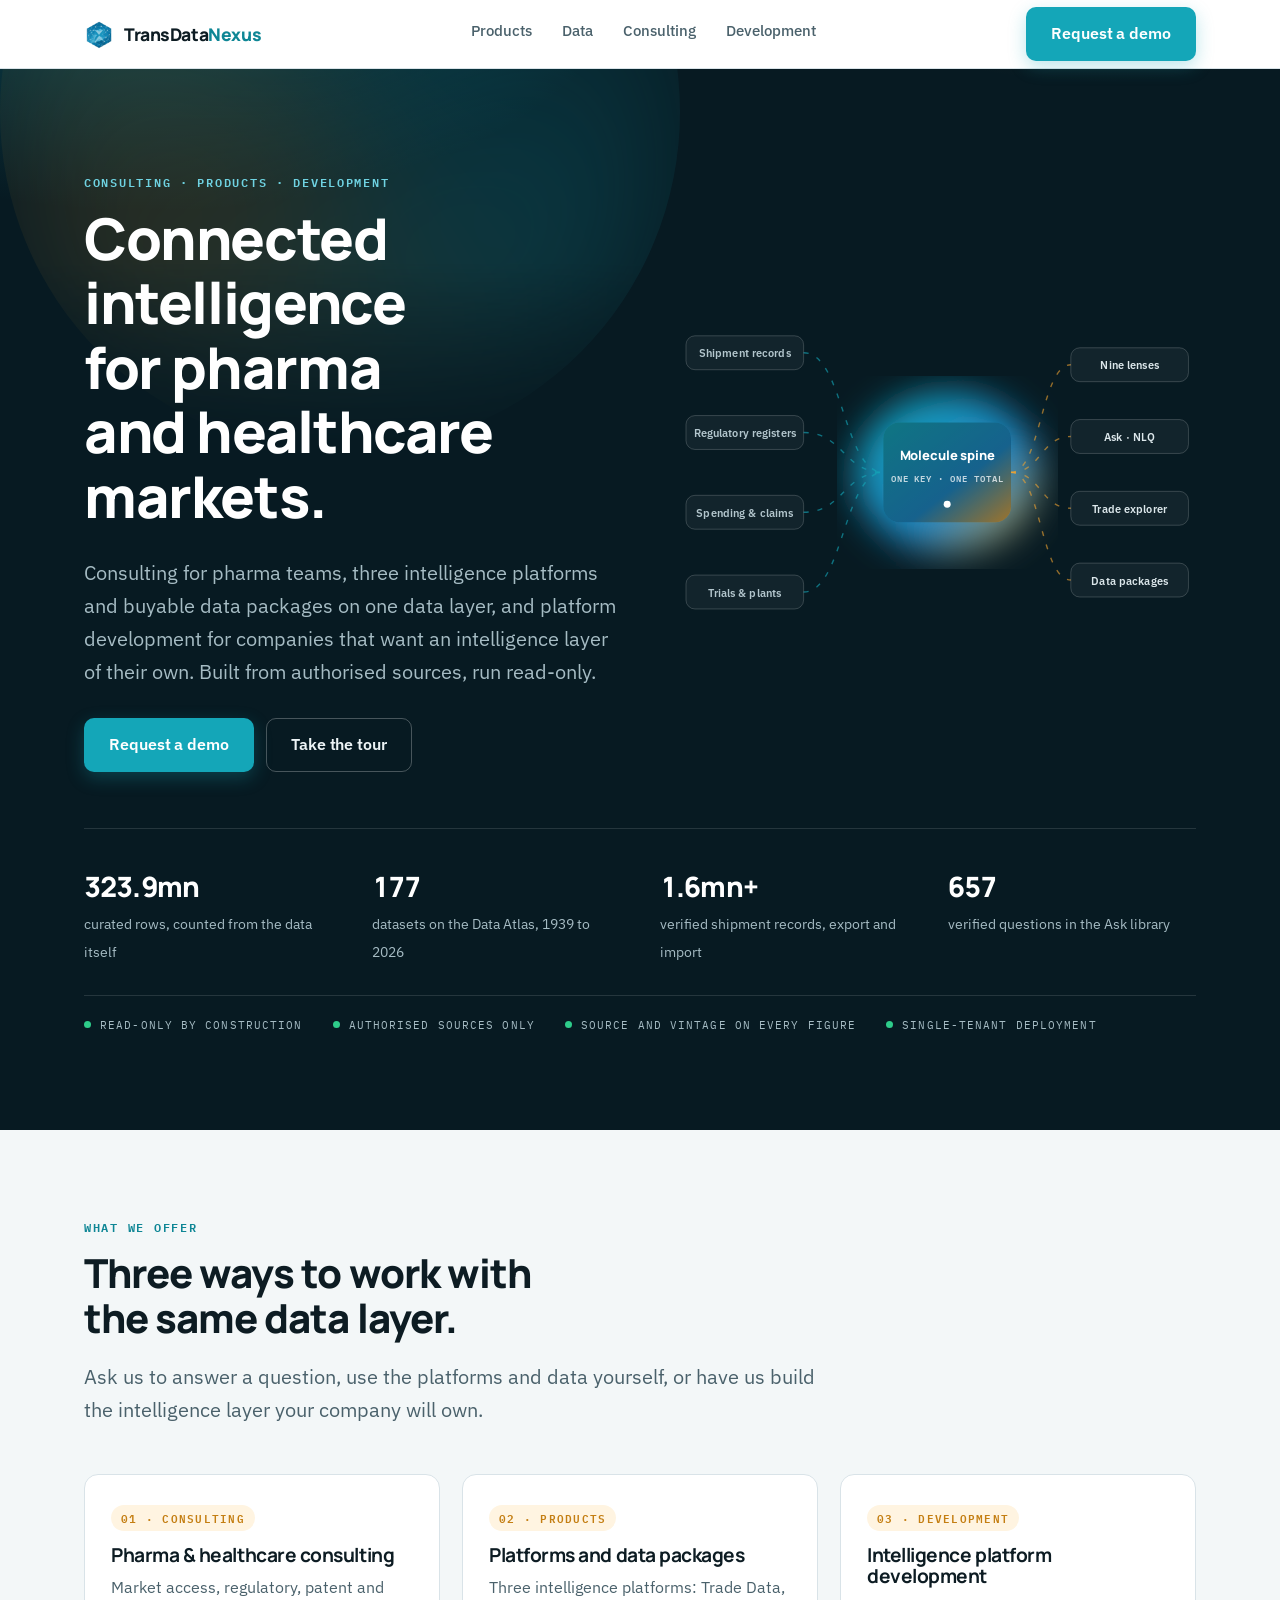
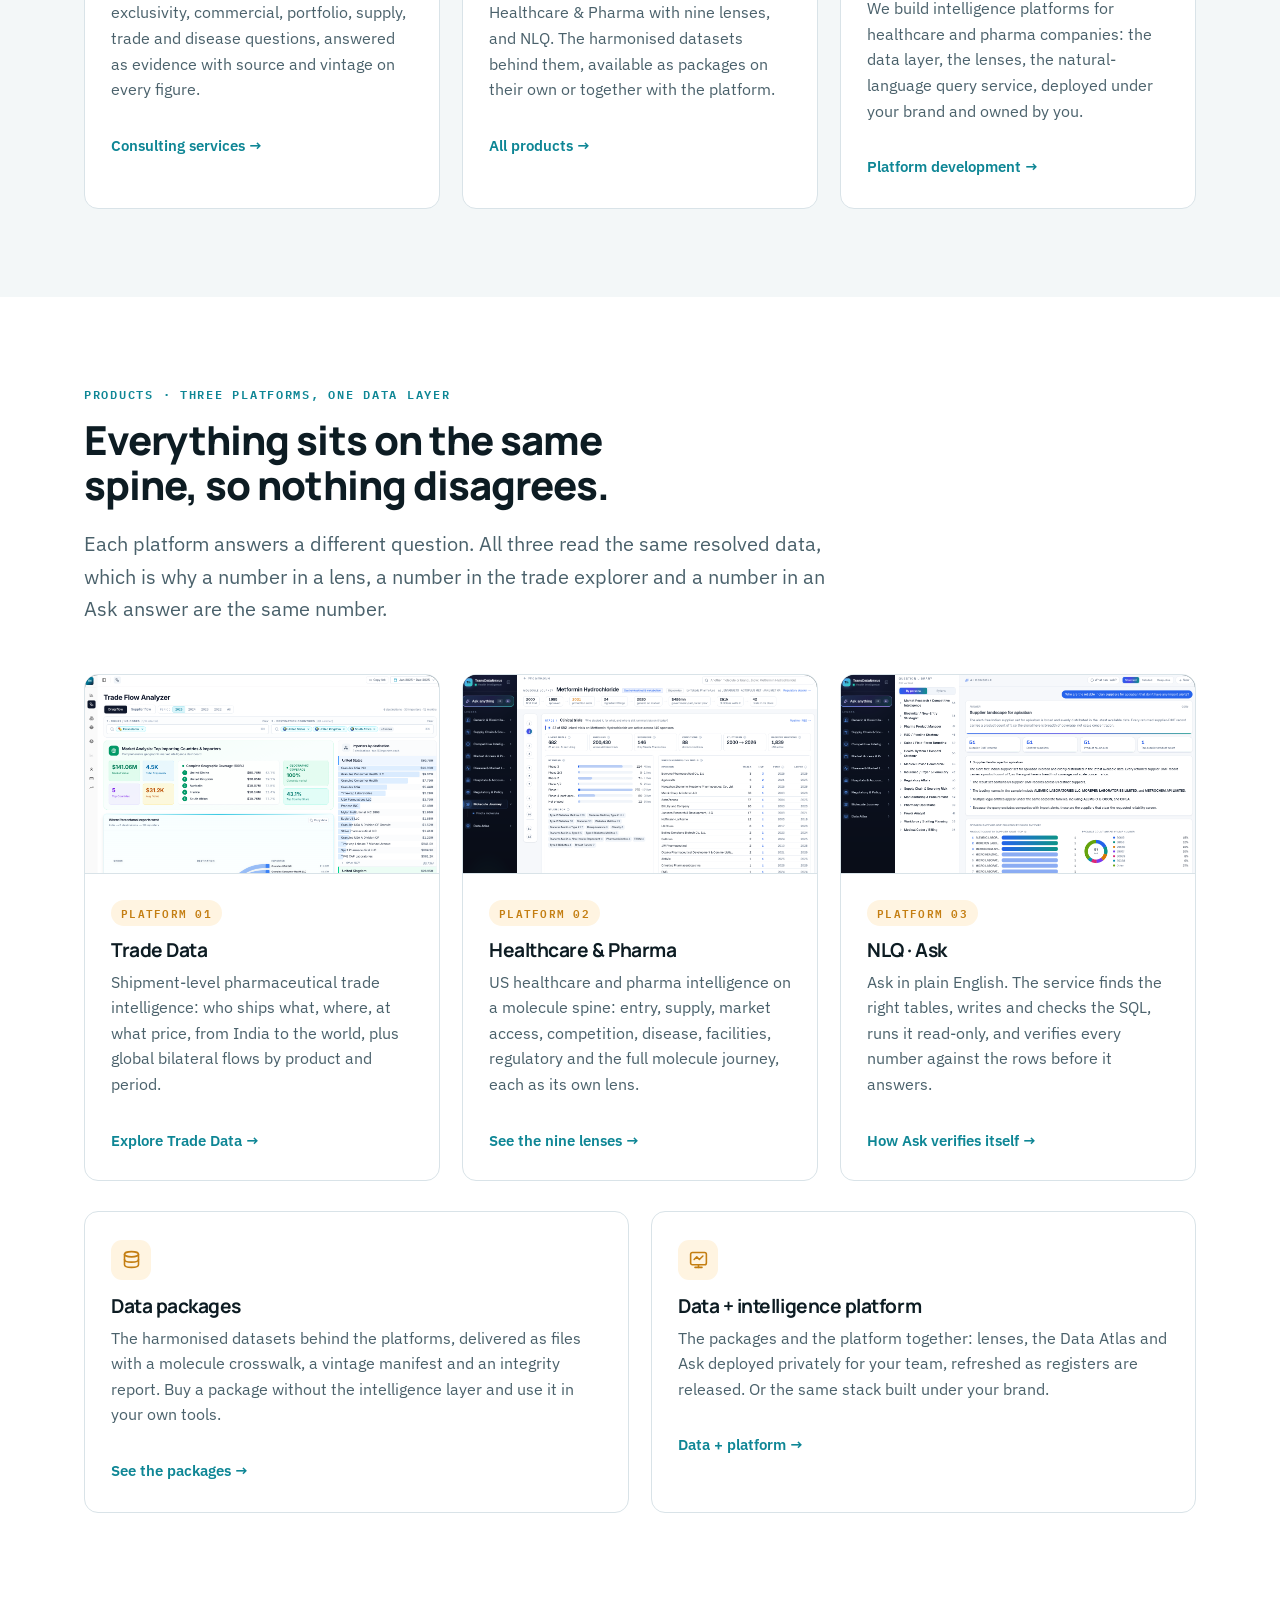
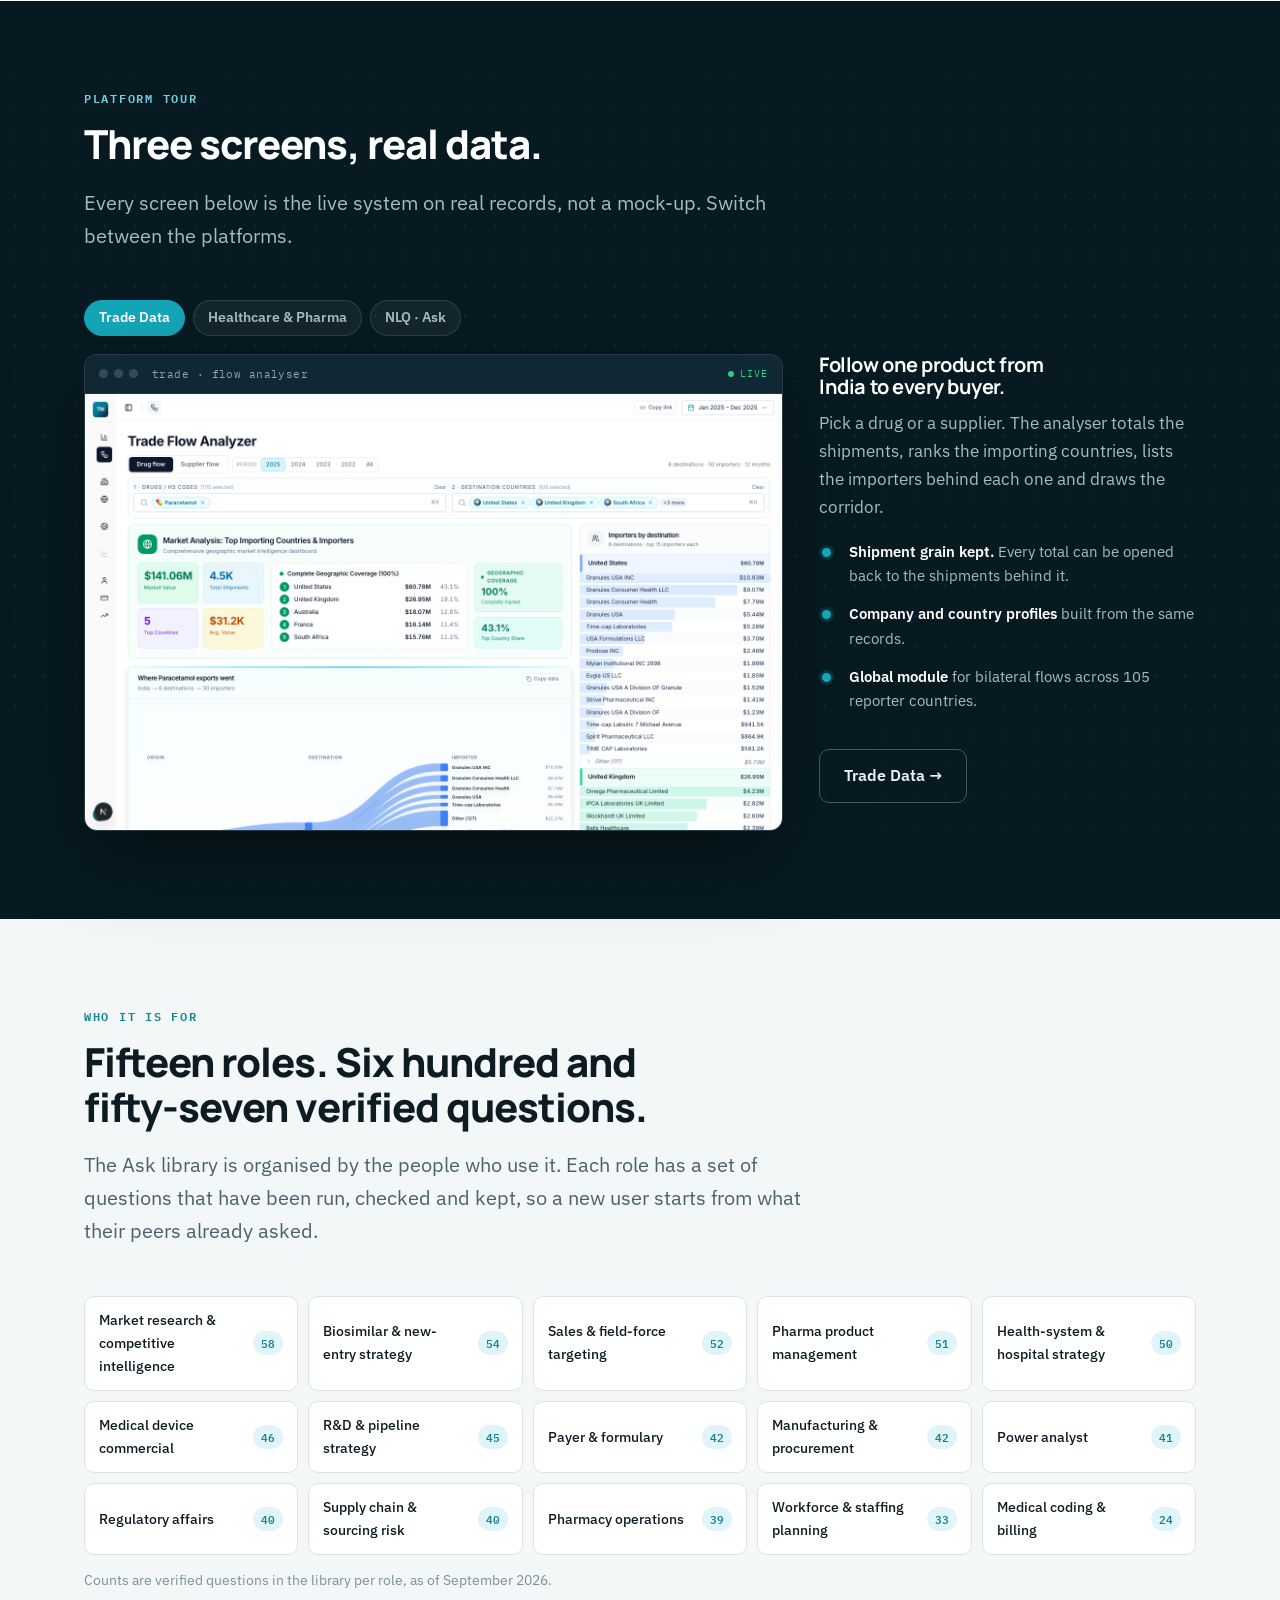
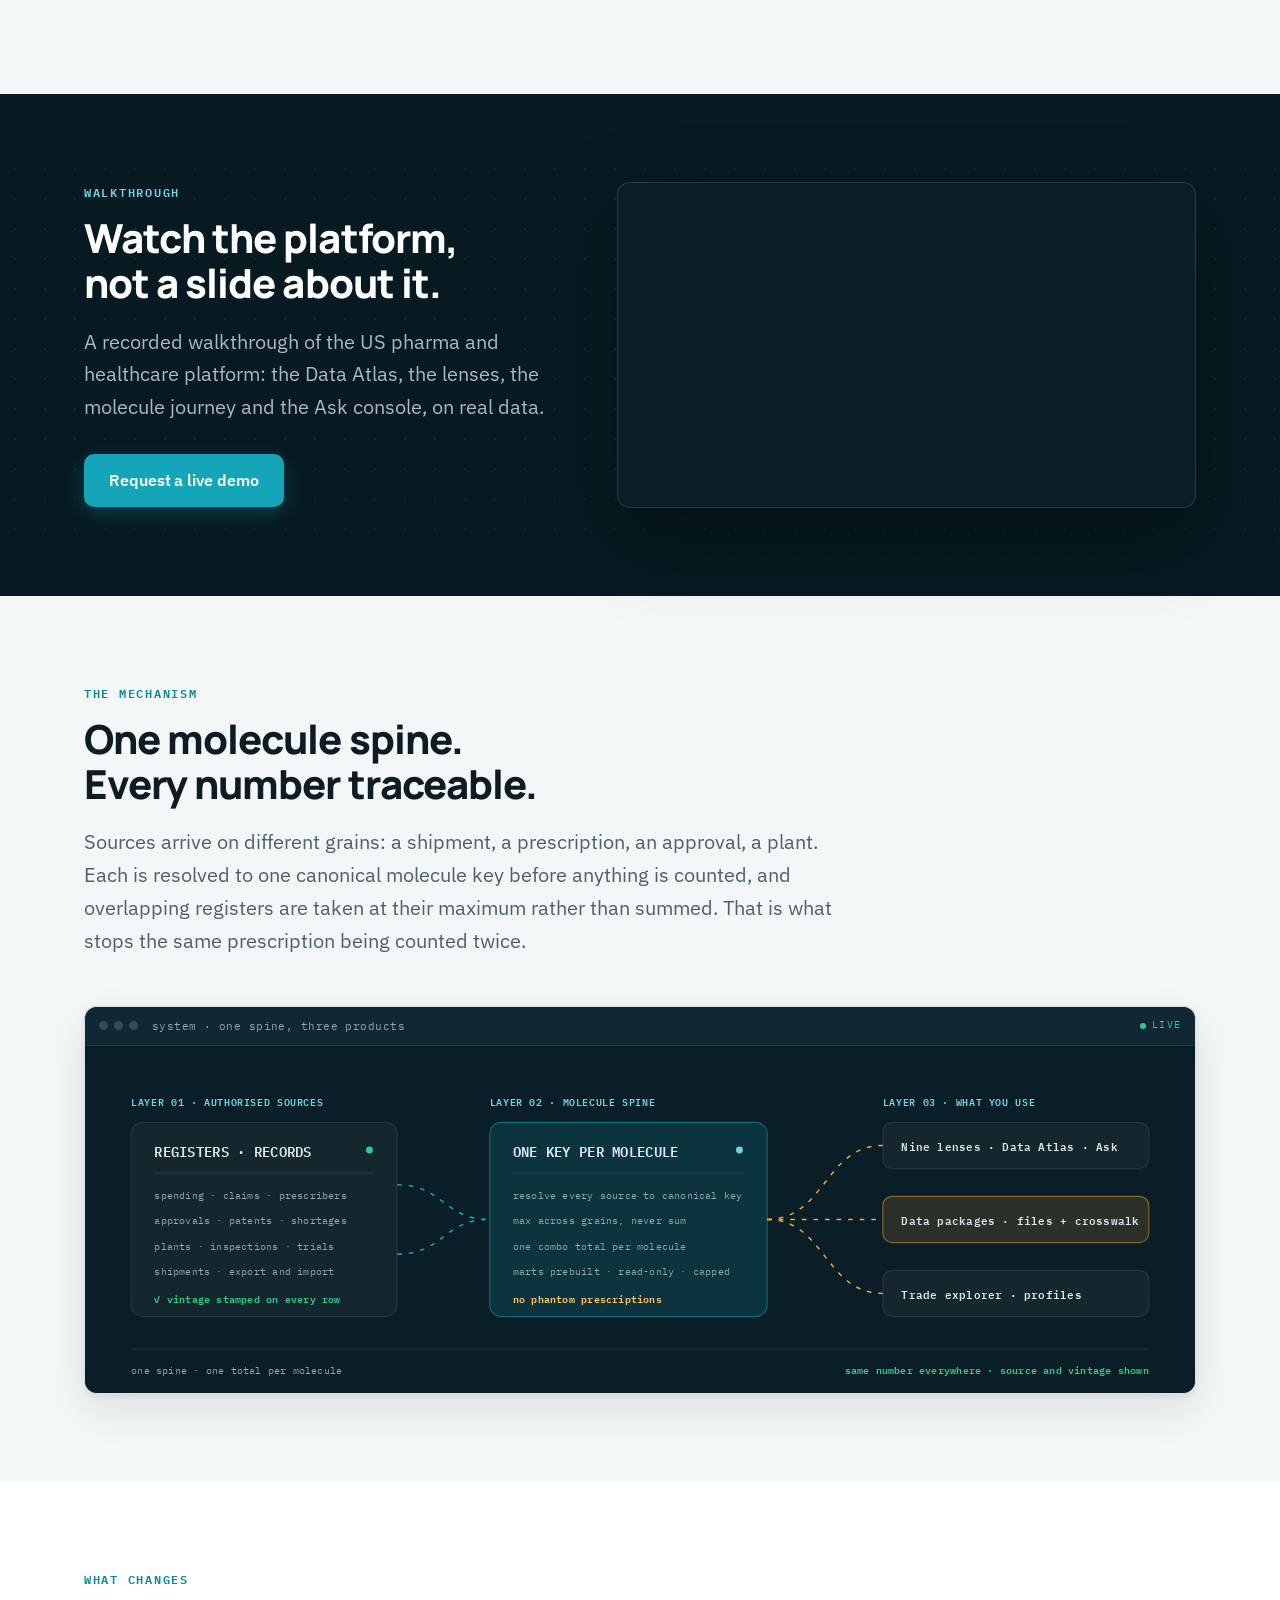
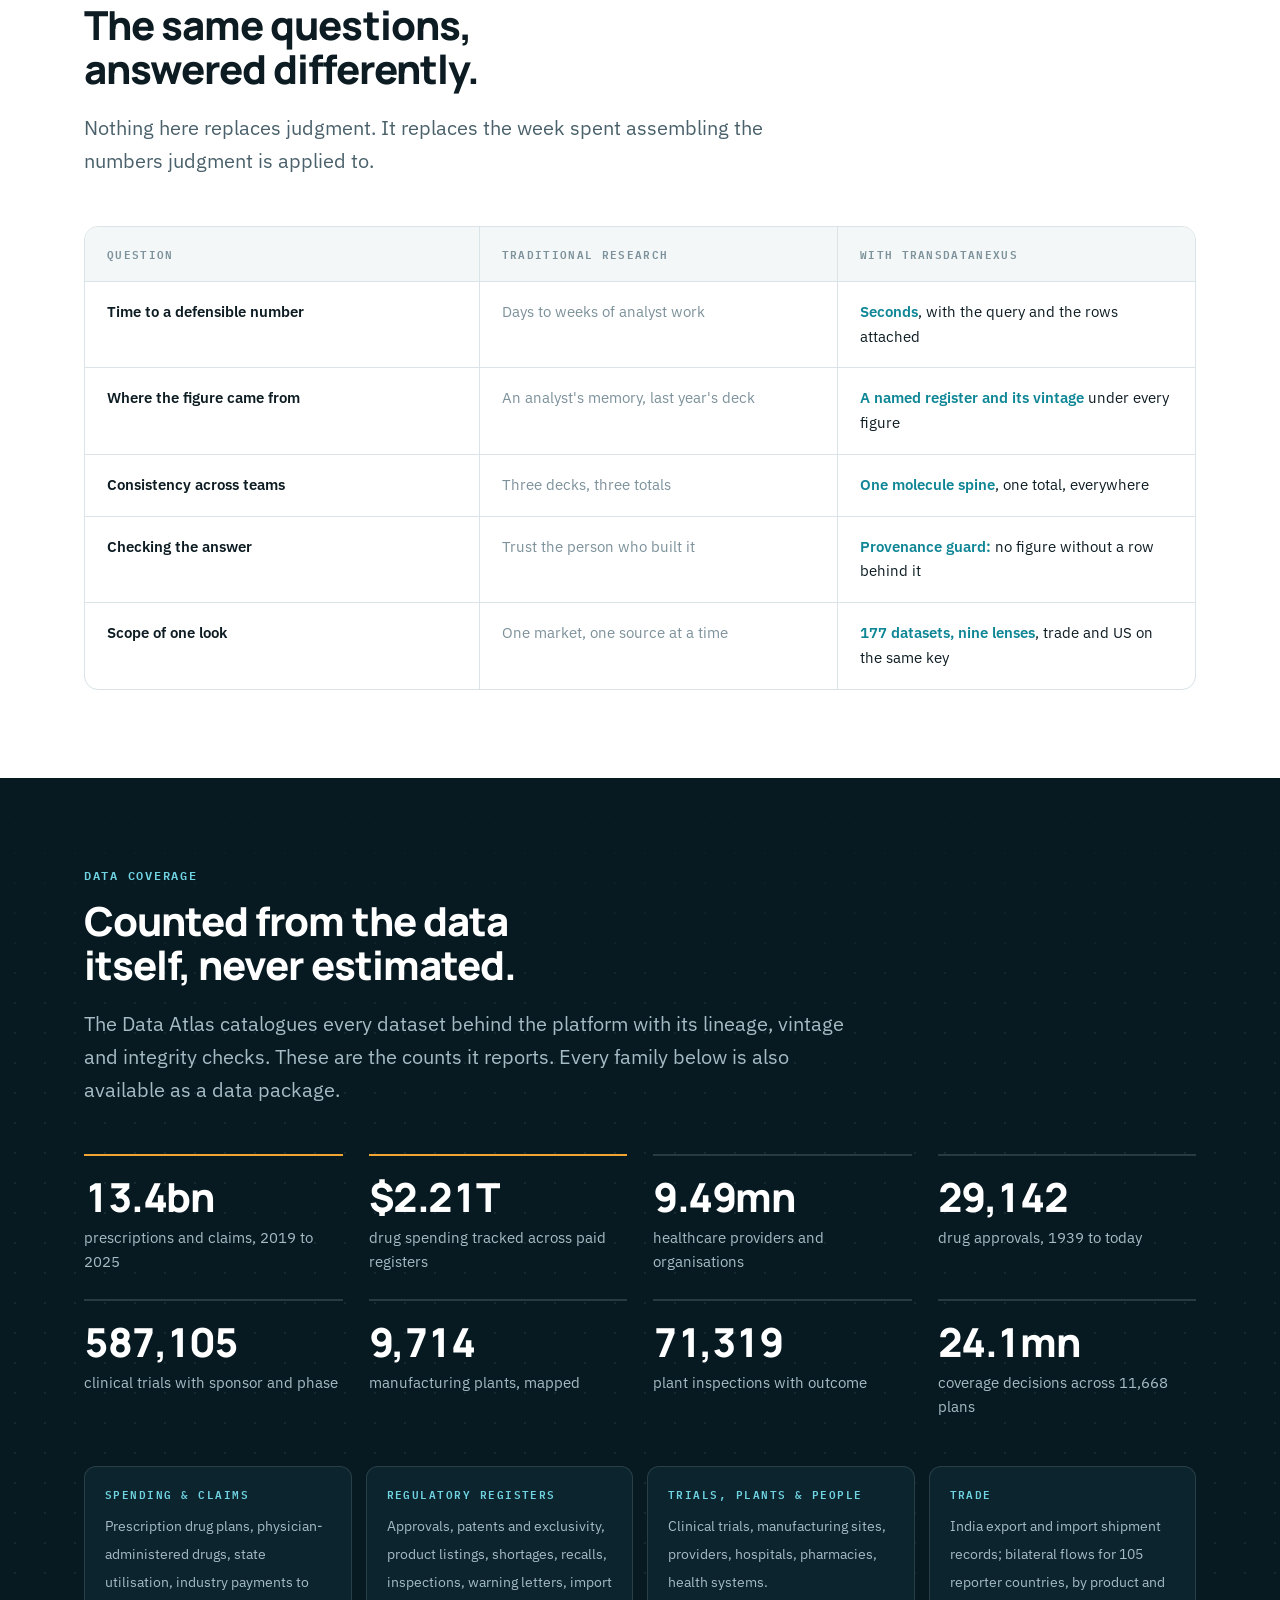
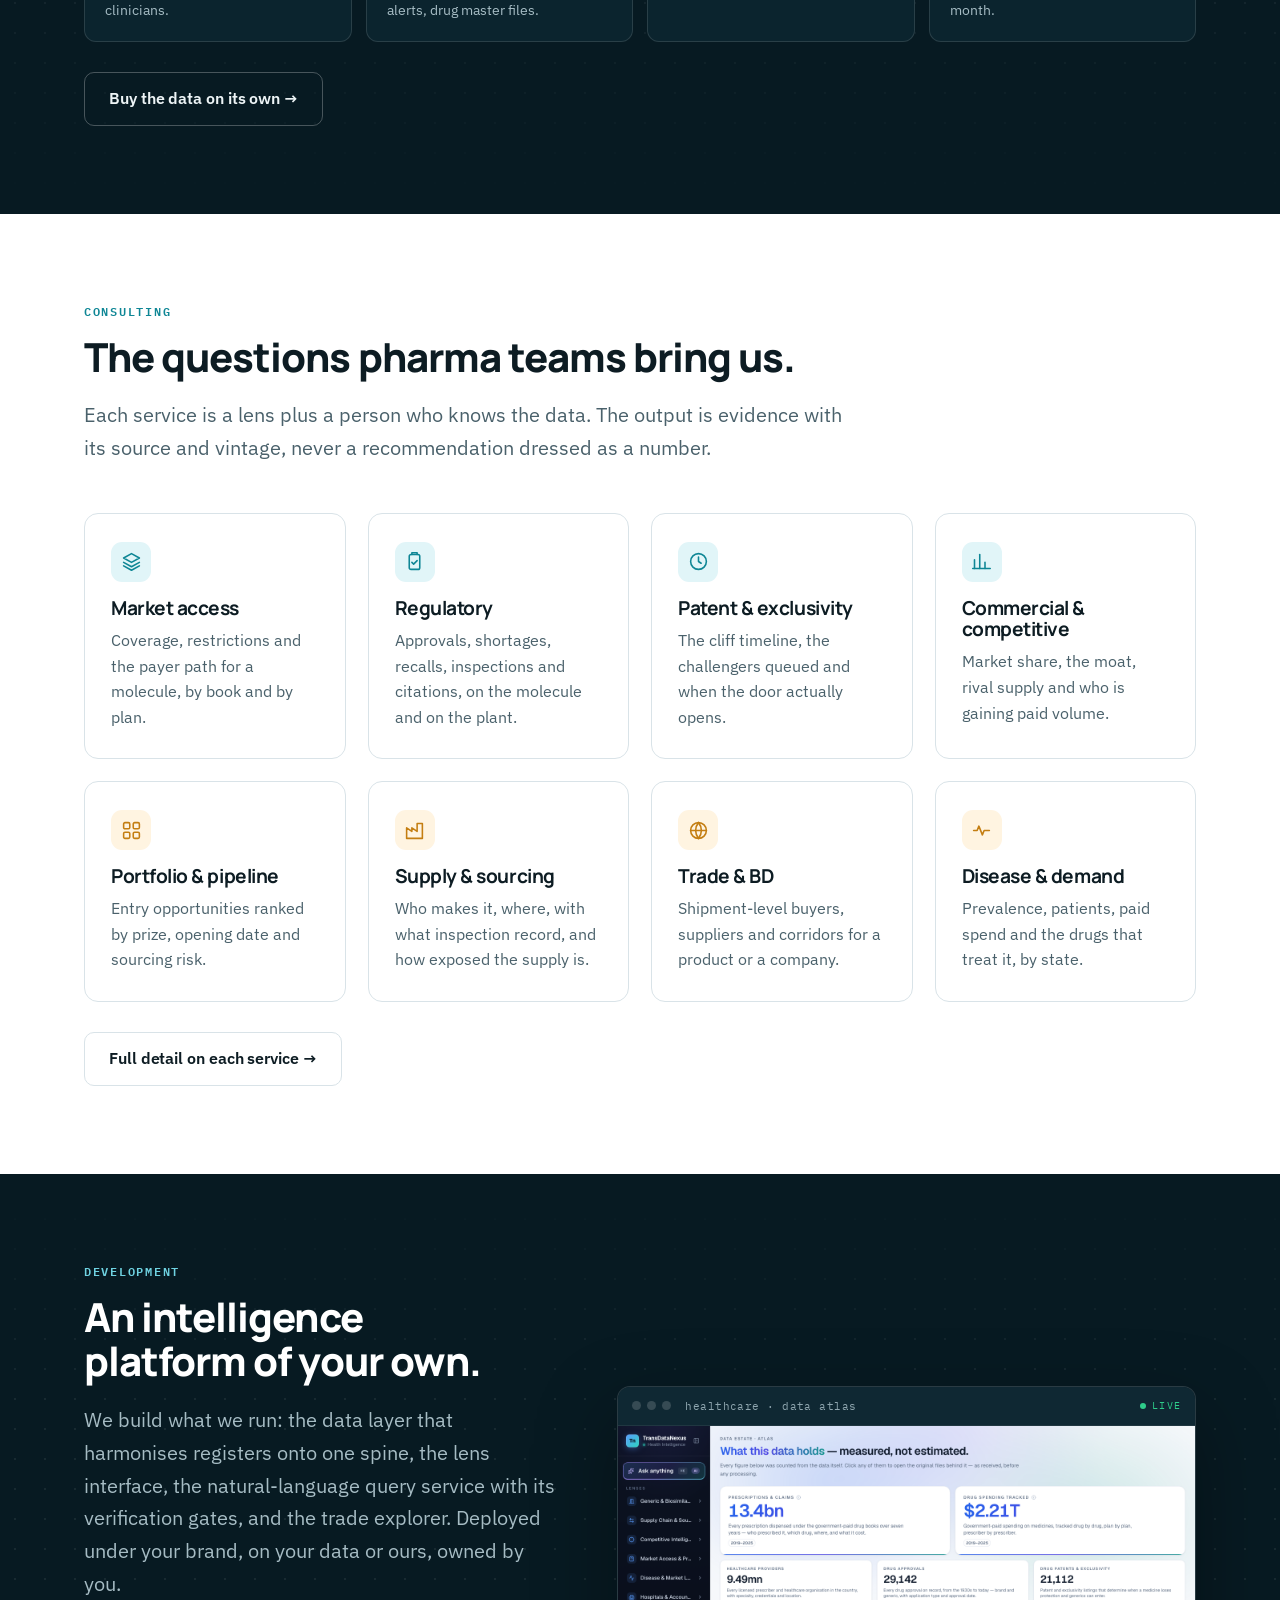
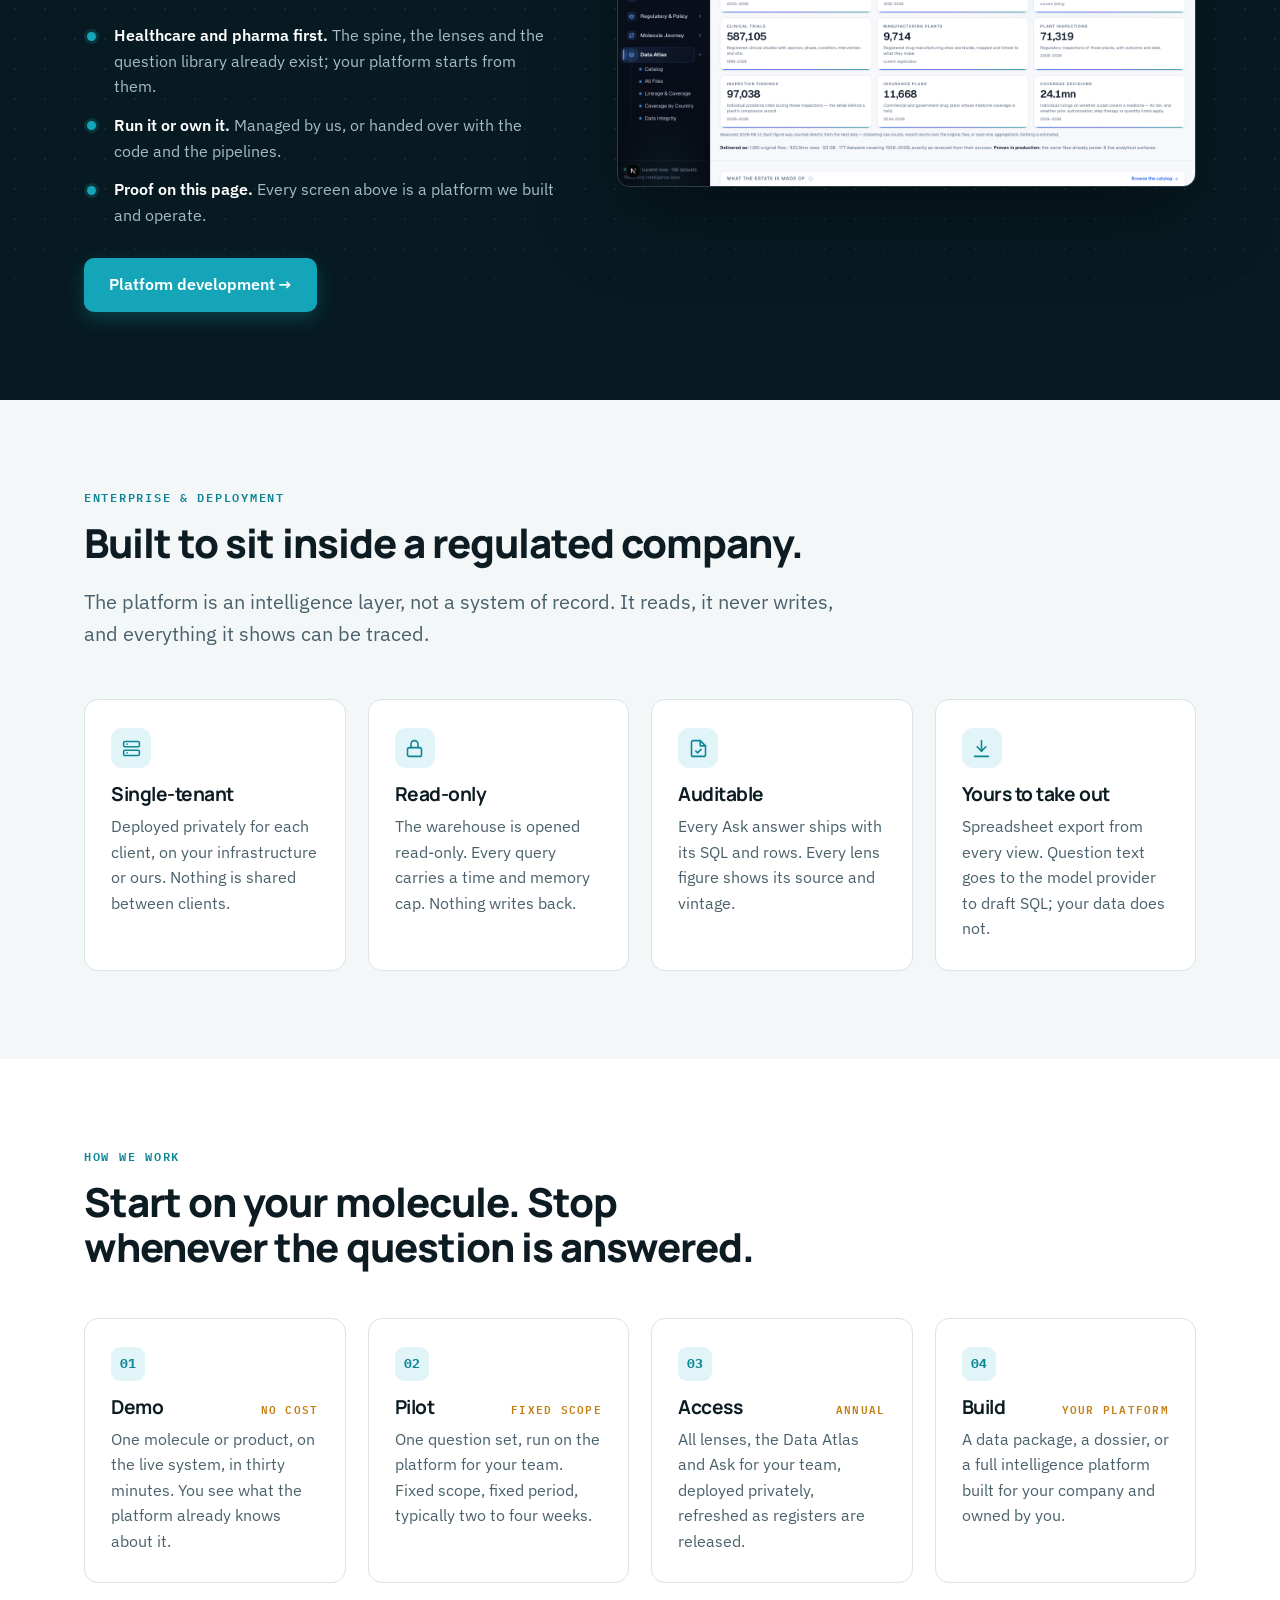
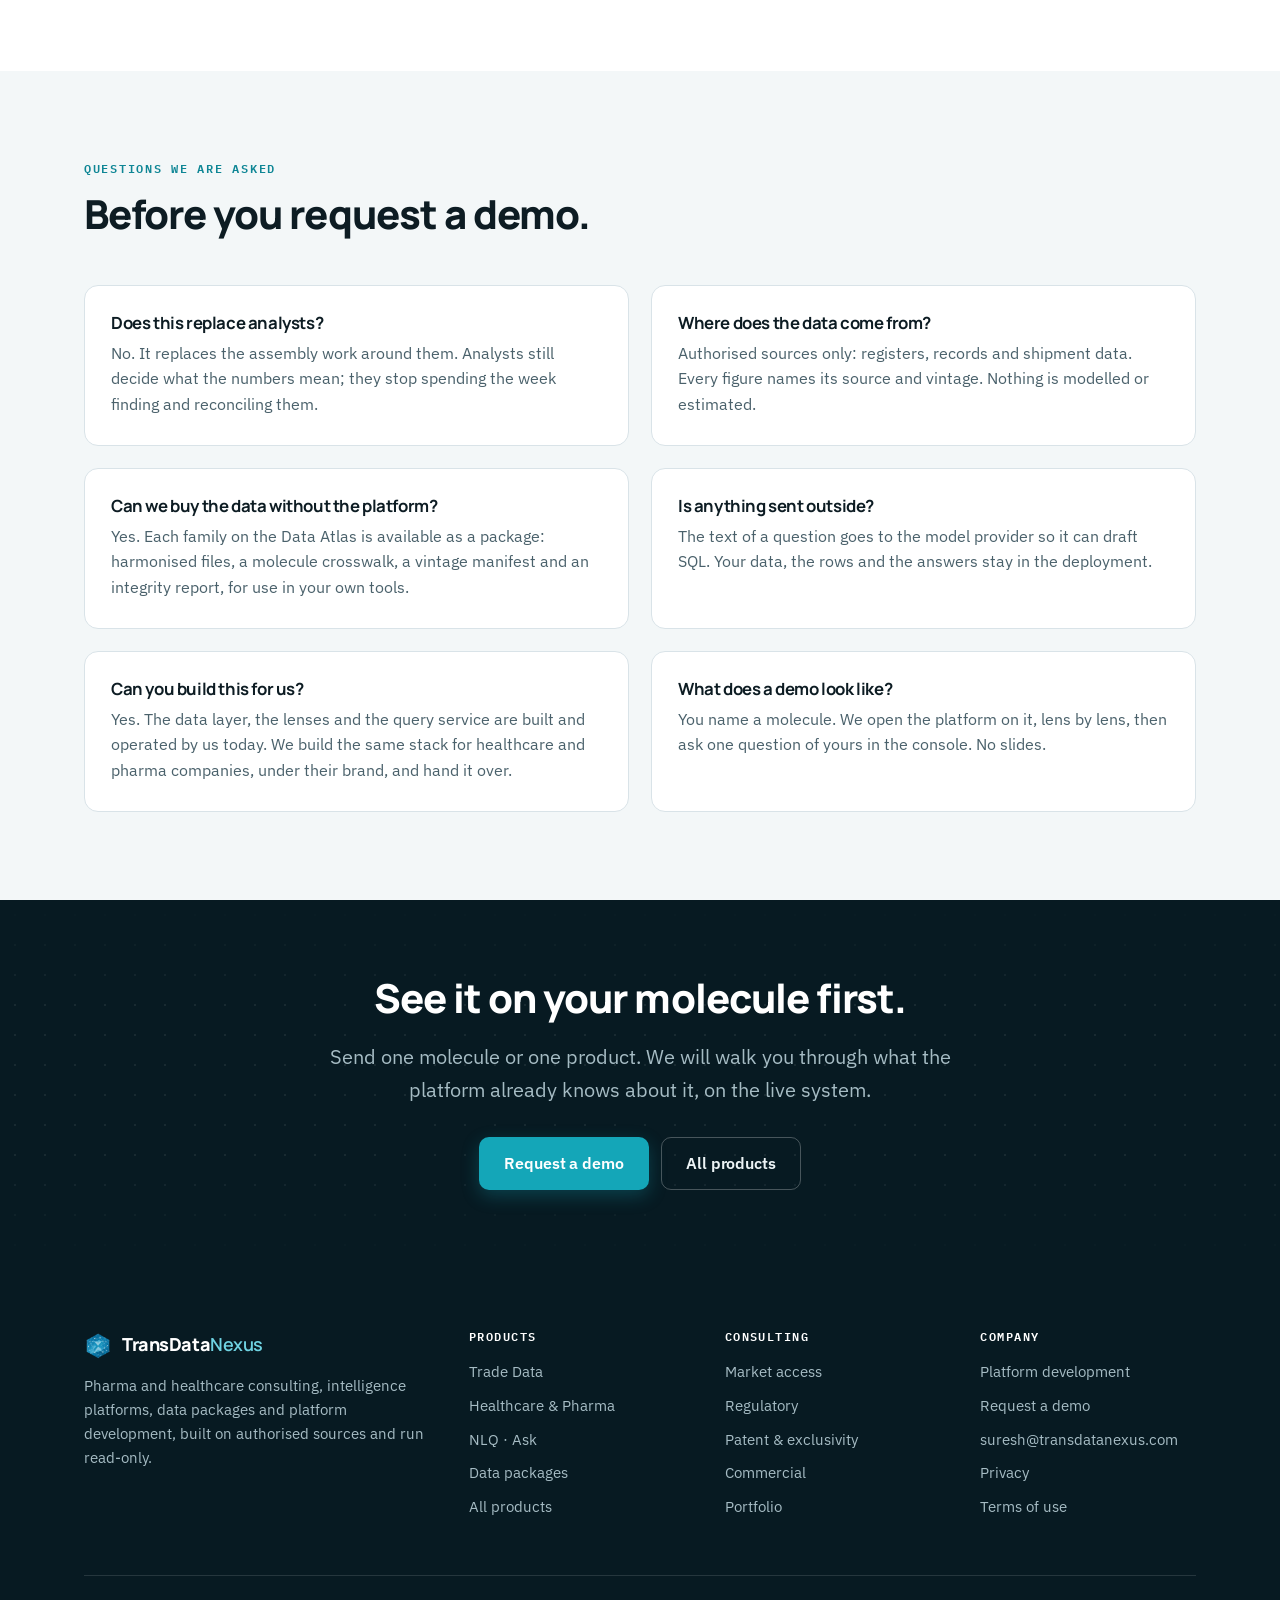
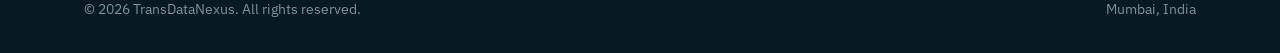
==== commit 710cf91e: "Three-pillar site: consulting, products with data packages, platform development Restructure around " ====
--- a/index.html
+++ b/index.html
@@ -4,11 +4,11 @@
 <meta charset="utf-8">
 <meta name="viewport" content="width=device-width, initial-scale=1">
 <title>TransDataNexus — Pharma, healthcare and trade intelligence</title>
-<meta name="description" content="Three products on one data layer: shipment-level trade intelligence, a US healthcare and pharma platform with nine decision lenses, and a natural-language query service that answers in verified numbers.">
+<meta name="description" content="Pharma and healthcare consulting, three intelligence platforms and buyable data packages on one data layer, and intelligence-platform development for companies that want their own.">
 <link rel="icon" type="image/png" sizes="32x32" href="assets/favicon-32.png">
 <link rel="apple-touch-icon" href="assets/mark-96.png">
 <meta property="og:title" content="TransDataNexus — Pharma, healthcare and trade intelligence">
-<meta property="og:description" content="Shipment-level trade intelligence, a US healthcare platform with nine decision lenses, and a natural-language query service that answers in verified numbers.">
+<meta property="og:description" content="Consulting, intelligence platforms, data packages and platform development for pharma and healthcare, built on authorised sources.">
 <meta property="og:type" content="website">
 <meta property="og:url" content="https://sureshsormare.github.io/tdn-website/">
 <meta property="og:image" content="https://sureshsormare.github.io/tdn-website/assets/og.png">
@@ -18,7 +18,7 @@
 <link rel="stylesheet" href="https://fonts.googleapis.com/css2?family=Manrope:wght@700;800&family=IBM+Plex+Sans:wght@400;500;600&family=IBM+Plex+Mono:wght@400;600&display=swap">
 <link rel="stylesheet" href="assets/styles.css">
 <script type="application/ld+json">
-{"@context":"https://schema.org","@type":"Organization","name":"TransDataNexus","url":"https://transdatanexus.com","description":"Pharma, healthcare and trade intelligence platforms built on authorised sources."}
+{"@context":"https://schema.org","@type":"Organization","name":"TransDataNexus","url":"https://transdatanexus.com","email":"suresh@transdatanexus.com","address":{"@type":"PostalAddress","addressLocality":"Mumbai","addressCountry":"IN"},"description":"Pharma and healthcare consulting, intelligence platforms, data packages and platform development, built on authorised sources."}
 </script>
 </head>
 <body>
@@ -31,10 +31,10 @@
     </a>
     <button class="nav-toggle" aria-expanded="false" aria-controls="nav">Menu</button>
     <ul class="nav-links" id="nav">
-      <li><a href="trade.html">Trade Data</a></li>
-      <li><a href="healthcare.html">Healthcare &amp; Pharma</a></li>
-      <li><a href="nlq.html">NLQ</a></li>
-      <li><a href="services.html">Services</a></li>
+      <li><a href="products.html">Products</a></li>
+      <li><a href="data.html">Data</a></li>
+      <li><a href="services.html">Consulting</a></li>
+      <li><a href="development.html">Development</a></li>
     </ul>
     <div class="nav-cta"><a class="btn btn-primary" href="contact.html">Request a demo</a></div>
   </div>
@@ -45,17 +45,17 @@
   <div class="wrap">
     <div class="hero-grid">
       <div>
-        <p class="eyebrow on-dark">Pharma · Healthcare · Trade intelligence</p>
+        <p class="eyebrow on-dark">Consulting · Products · Development</p>
         <h1>Connected intelligence for pharma and healthcare markets.</h1>
-        <p class="lede on-dark">Three products on one data layer: shipment-level trade intelligence, a US healthcare and pharma platform with nine decision lenses, and a natural-language query service that answers in verified numbers. Built from authorised sources, run as a read-only intelligence layer.</p>
+        <p class="lede on-dark">Consulting for pharma teams, three intelligence platforms and buyable data packages on one data layer, and platform development for companies that want an intelligence layer of their own. Built from authorised sources, run read-only.</p>
         <div class="btn-row">
           <a class="btn btn-primary" href="contact.html">Request a demo</a>
-          <a class="btn btn-ghost on-dark" href="healthcare.html">See the lenses</a>
+          <a class="btn btn-ghost on-dark" href="#tour">Take the tour</a>
         </div>
       </div>
 
       <div class="hero-viz">
-        <svg class="viz" viewBox="0 0 520 400" role="img" aria-label="Authorised sources flow into one molecule spine, which feeds the lenses, the Ask console, the trade explorer and the Data Atlas.">
+        <svg class="viz" viewBox="0 0 520 400" role="img" aria-label="Authorised sources flow into one molecule spine, which feeds the lenses, the Ask console, the trade explorer and data packages.">
           <defs>
             <linearGradient id="hub" x1="0" y1="0" x2="1" y2="1">
               <stop offset="0%" stop-color="#14A6B8"/><stop offset="60%" stop-color="#1E88C7"/><stop offset="100%" stop-color="#F0A431"/>
@@ -63,19 +63,14 @@
             <filter id="blur"><feGaussianBlur stdDeviation="18"/></filter>
           </defs>
           <ellipse class="viz-halo" cx="270" cy="200" rx="92" ry="80" fill="url(#hub)" filter="url(#blur)"/>
-
-          <!-- connectors in -->
           <path class="viz-link" d="M126,80 C166,80 166,200 206,200"/>
           <path class="viz-link" d="M126,160 C166,160 166,200 206,200"/>
           <path class="viz-link" d="M126,240 C166,240 166,200 206,200"/>
           <path class="viz-link" d="M126,320 C166,320 166,200 206,200"/>
-          <!-- connectors out -->
           <path class="viz-link out" d="M334,200 C364,200 364,92 394,92"/>
           <path class="viz-link out" d="M334,200 C364,200 364,164 394,164"/>
           <path class="viz-link out" d="M334,200 C364,200 364,236 394,236"/>
           <path class="viz-link out" d="M334,200 C364,200 364,308 394,308"/>
-
-          <!-- inputs -->
           <g>
             <rect class="viz-node" x="8" y="63" width="118" height="34" rx="9"/>
             <text class="viz-label" x="67" y="80" text-anchor="middle" dominant-baseline="central">Shipment records</text>
@@ -86,15 +81,11 @@
             <rect class="viz-node" x="8" y="303" width="118" height="34" rx="9"/>
             <text class="viz-label" x="67" y="320" text-anchor="middle" dominant-baseline="central">Trials &amp; plants</text>
           </g>
-
-          <!-- hub -->
           <rect x="206" y="150" width="128" height="100" rx="16" fill="url(#hub)"/>
           <rect x="206" y="150" width="128" height="100" rx="16" fill="rgba(7,26,34,.35)"/>
           <text class="viz-hub-label" x="270" y="188" text-anchor="middle">Molecule spine</text>
           <text class="viz-hub-sub" x="270" y="210" text-anchor="middle">ONE KEY · ONE TOTAL</text>
           <circle class="viz-dot" cx="270" cy="232" r="3.5" fill="#fff"/>
-
-          <!-- outputs -->
           <g>
             <rect class="viz-node" x="394" y="75" width="118" height="34" rx="9"/>
             <text class="viz-label out" x="453" y="92" text-anchor="middle" dominant-baseline="central">Nine lenses</text>
@@ -103,7 +94,7 @@
             <rect class="viz-node" x="394" y="219" width="118" height="34" rx="9"/>
             <text class="viz-label out" x="453" y="236" text-anchor="middle" dominant-baseline="central">Trade explorer</text>
             <rect class="viz-node" x="394" y="291" width="118" height="34" rx="9"/>
-            <text class="viz-label out" x="453" y="308" text-anchor="middle" dominant-baseline="central">Data Atlas</text>
+            <text class="viz-label out" x="453" y="308" text-anchor="middle" dominant-baseline="central">Data packages</text>
           </g>
         </svg>
       </div>
@@ -113,23 +104,55 @@
       <div class="stat"><strong data-count="323.9" data-suffix="mn">323.9mn</strong><span>curated rows, counted from the data itself</span></div>
       <div class="stat"><strong data-count="177">177</strong><span>datasets on the Data Atlas, 1939 to 2026</span></div>
       <div class="stat"><strong data-count="1.6" data-suffix="mn+">1.6mn+</strong><span>verified shipment records, export and import</span></div>
-      <div class="stat"><strong data-count="9">9</strong><span>decision lenses over one molecule spine</span></div>
+      <div class="stat"><strong data-count="657">657</strong><span>verified questions in the Ask library</span></div>
+    </div>
+    <div class="trust">
+      <span>Read-only by construction</span><span>Authorised sources only</span><span>Source and vintage on every figure</span><span>Single-tenant deployment</span>
+    </div>
+  </div>
+</section>
+
+<!-- ============ THREE PILLARS ============ -->
+<section class="band-wash">
+  <div class="wrap">
+    <p class="eyebrow">What we offer</p>
+    <h2 class="narrow">Three ways to work with the same data layer.</h2>
+    <p class="lede narrow">Ask us to answer a question, use the platforms and data yourself, or have us build the intelligence layer your company will own.</p>
+    <div class="grid grid-3 mt-lg">
+      <article class="card">
+        <span class="card-tag">01 · Consulting</span>
+        <h3>Pharma &amp; healthcare consulting</h3>
+        <p>Market access, regulatory, patent and exclusivity, commercial, portfolio, supply, trade and disease questions, answered as evidence with source and vintage on every figure.</p>
+        <a class="more" href="services.html">Consulting services →</a>
+      </article>
+      <article class="card">
+        <span class="card-tag">02 · Products</span>
+        <h3>Platforms and data packages</h3>
+        <p>Three intelligence platforms: Trade Data, Healthcare &amp; Pharma with nine lenses, and NLQ. The harmonised datasets behind them, available as packages on their own or together with the platform.</p>
+        <a class="more" href="products.html">All products →</a>
+      </article>
+      <article class="card">
+        <span class="card-tag">03 · Development</span>
+        <h3>Intelligence platform development</h3>
+        <p>We build intelligence platforms for healthcare and pharma companies: the data layer, the lenses, the natural-language query service, deployed under your brand and owned by you.</p>
+        <a class="more" href="development.html">Platform development →</a>
+      </article>
     </div>
   </div>
 </section>
 
 <!-- ============ PRODUCTS ============ -->
-<section class="band-wash">
-  <div class="wrap">
-    <p class="eyebrow">Three products · one data layer</p>
+<section>
+  <div class="wrap">
+    <p class="eyebrow">Products · three platforms, one data layer</p>
     <h2 class="narrow">Everything sits on the same spine, so nothing disagrees.</h2>
-    <p class="lede narrow">Each product answers a different question. All three read the same resolved data, which is why a number in a lens, a number in the trade explorer and a number in an Ask answer are the same number.</p>
+    <p class="lede narrow">Each platform answers a different question. All three read the same resolved data, which is why a number in a lens, a number in the trade explorer and a number in an Ask answer are the same number.</p>
 
     <div class="grid grid-3 mt-lg">
       <article class="card card-shot">
         <div class="shot-strip"><img src="assets/shots/trade/dashboard-trade-flow.png" alt="Trade flow analyser: paracetamol exports from India by destination and importer" loading="lazy"></div>
         <div class="card-body">
-          <span class="card-tag">Product 01</span>
+          <span class="card-tag">Platform 01</span>
           <h3>Trade Data</h3>
           <p>Shipment-level pharmaceutical trade intelligence: who ships what, where, at what price, from India to the world, plus global bilateral flows by product and period.</p>
           <a class="more" href="trade.html">Explore Trade Data →</a>
@@ -138,22 +161,129 @@
       <article class="card card-shot">
         <div class="shot-strip"><img src="assets/shots/health/journey-metformin.png" alt="Molecule journey lens for metformin across twelve data stages" loading="lazy"></div>
         <div class="card-body">
-          <span class="card-tag">Product 02</span>
+          <span class="card-tag">Platform 02</span>
           <h3>Healthcare &amp; Pharma</h3>
           <p>US healthcare and pharma intelligence on a molecule spine: entry, supply, market access, competition, disease, facilities, regulatory and the full molecule journey, each as its own lens.</p>
           <a class="more" href="healthcare.html">See the nine lenses →</a>
         </div>
       </article>
       <article class="card card-shot">
-        <div class="shot-strip"><img src="assets/shots/nlq/ask.png" alt="Ask console answering a plain-English question with verified SQL and sources" loading="lazy"></div>
+        <div class="shot-strip"><img src="assets/shots/nlq/ask.png" alt="Ask console answering a plain-English question with verified figures, charts and sources" loading="lazy"></div>
         <div class="card-body">
-          <span class="card-tag">Product 03</span>
+          <span class="card-tag">Platform 03</span>
           <h3>NLQ · Ask</h3>
           <p>Ask in plain English. The service finds the right tables, writes and checks the SQL, runs it read-only, and verifies every number against the rows before it answers.</p>
           <a class="more" href="nlq.html">How Ask verifies itself →</a>
         </div>
       </article>
     </div>
+
+    <div class="grid grid-2 mt-md">
+      <article class="card">
+        <span class="ico amber"><svg viewBox="0 0 24 24"><ellipse cx="12" cy="6" rx="8" ry="3"/><path d="M4 6v6c0 1.7 3.6 3 8 3s8-1.3 8-3V6"/><path d="M4 12v6c0 1.7 3.6 3 8 3s8-1.3 8-3v-6"/></svg></span>
+        <h3>Data packages</h3>
+        <p>The harmonised datasets behind the platforms, delivered as files with a molecule crosswalk, a vintage manifest and an integrity report. Buy a package without the intelligence layer and use it in your own tools.</p>
+        <a class="more" href="data.html">See the packages →</a>
+      </article>
+      <article class="card">
+        <span class="ico amber"><svg viewBox="0 0 24 24"><rect x="3" y="4" width="18" height="14" rx="2"/><path d="M8 21h8"/><path d="M12 18v3"/><path d="M7 12l3-3 3 3 4-4"/></svg></span>
+        <h3>Data + intelligence platform</h3>
+        <p>The packages and the platform together: lenses, the Data Atlas and Ask deployed privately for your team, refreshed as registers are released. Or the same stack built under your brand.</p>
+        <a class="more" href="development.html">Data + platform →</a>
+      </article>
+    </div>
+  </div>
+</section>
+
+<!-- ============ PLATFORM TOUR ============ -->
+<section class="band-dark gridbg" id="tour">
+  <div class="wrap">
+    <p class="eyebrow on-dark">Platform tour</p>
+    <h2 class="narrow">Three screens, real data.</h2>
+    <p class="lede on-dark narrow">Every screen below is the live system on real records, not a mock-up. Switch between the platforms.</p>
+
+    <div class="mt-lg" data-tabs>
+      <div class="tabs" role="tablist" aria-label="Platform tour">
+        <button role="tab" id="tour-t1" aria-controls="tour-p1" aria-selected="true">Trade Data</button>
+        <button role="tab" id="tour-t2" aria-controls="tour-p2" aria-selected="false">Healthcare &amp; Pharma</button>
+        <button role="tab" id="tour-t3" aria-controls="tour-p3" aria-selected="false">NLQ · Ask</button>
+      </div>
+
+      <div role="tabpanel" id="tour-p1" aria-labelledby="tour-t1">
+        <div class="tour">
+          <div class="shot"><div class="frame-bar"><i></i><i></i><i></i><em>trade · flow analyser</em><span class="live">live</span></div><img src="assets/shots/trade/dashboard-trade-flow.png" alt="Trade flow analyser for paracetamol: market value, shipments, top importing countries and a flow diagram from India to importers" loading="lazy"></div>
+          <div class="tour-side">
+            <h3>Follow one product from India to every buyer.</h3>
+            <p>Pick a drug or a supplier. The analyser totals the shipments, ranks the importing countries, lists the importers behind each one and draws the corridor.</p>
+            <ul class="ticks on-dark">
+              <li><b>Shipment grain kept.</b> Every total can be opened back to the shipments behind it.</li>
+              <li><b>Company and country profiles</b> built from the same records.</li>
+              <li><b>Global module</b> for bilateral flows across 105 reporter countries.</li>
+            </ul>
+            <a class="btn btn-ghost on-dark" href="trade.html" style="margin-top:22px">Trade Data →</a>
+          </div>
+        </div>
+      </div>
+
+      <div role="tabpanel" id="tour-p2" aria-labelledby="tour-t2" hidden>
+        <div class="tour">
+          <div class="shot"><div class="frame-bar"><i></i><i></i><i></i><em>healthcare · molecule journey</em><span class="live">live</span></div><img src="assets/shots/health/journey-metformin.png" alt="Molecule journey for metformin: trials, approvals, generics, spending and supply across twelve stages" loading="lazy"></div>
+          <div class="tour-side">
+            <h3>One molecule through all twelve stages.</h3>
+            <p>Trials, approval, patents, generic entry, spending, prescribers, plants, inspections, shortages, coverage, trade: each stage a panel, all on the same key.</p>
+            <ul class="ticks on-dark">
+              <li><b>Nine lenses</b> for nine kinds of decision, over the same resolved data.</li>
+              <li><b>Data Atlas</b> catalogues every dataset with lineage and integrity checks.</li>
+              <li><b>Source and vintage</b> printed under every figure.</li>
+            </ul>
+            <a class="btn btn-ghost on-dark" href="healthcare.html" style="margin-top:22px">Healthcare &amp; Pharma →</a>
+          </div>
+        </div>
+      </div>
+
+      <div role="tabpanel" id="tour-p3" aria-labelledby="tour-t3" hidden>
+        <div class="tour">
+          <div class="shot"><div class="frame-bar"><i></i><i></i><i></i><em>ask · answered in 0.39 s</em><span class="live">live</span></div><img src="assets/shots/nlq/ask.png" alt="Ask console answer: 51 alert-free Indian suppliers for apixaban, with summary, entities named and charts" loading="lazy"></div>
+          <div class="tour-side">
+            <h3>Ask in English. Get a number you can check.</h3>
+            <p>“Who are the reliable Indian suppliers for apixaban that don't have any import alerts?” returned 51 supplier records, the entities behind them, and the query and rows to prove it.</p>
+            <ul class="ticks on-dark">
+              <li><b>Grounded first:</b> entities and schema retrieved before any SQL is written.</li>
+              <li><b>Checked after:</b> every figure must trace to a returned row.</li>
+              <li><b>Clarifies</b> instead of guessing when the question cannot be answered as asked.</li>
+            </ul>
+            <a class="btn btn-ghost on-dark" href="nlq.html" style="margin-top:22px">NLQ · Ask →</a>
+          </div>
+        </div>
+      </div>
+    </div>
+  </div>
+</section>
+
+<!-- ============ WHO IT IS FOR ============ -->
+<section class="band-wash">
+  <div class="wrap">
+    <p class="eyebrow">Who it is for</p>
+    <h2 class="narrow">Fifteen roles. Six hundred and fifty-seven verified questions.</h2>
+    <p class="lede narrow">The Ask library is organised by the people who use it. Each role has a set of questions that have been run, checked and kept, so a new user starts from what their peers already asked.</p>
+    <div class="personas mt-lg">
+      <div class="persona"><span>Market research &amp; competitive intelligence</span><b>58</b></div>
+      <div class="persona"><span>Biosimilar &amp; new-entry strategy</span><b>54</b></div>
+      <div class="persona"><span>Sales &amp; field-force targeting</span><b>52</b></div>
+      <div class="persona"><span>Pharma product management</span><b>51</b></div>
+      <div class="persona"><span>Health-system &amp; hospital strategy</span><b>50</b></div>
+      <div class="persona"><span>Medical device commercial</span><b>46</b></div>
+      <div class="persona"><span>R&amp;D &amp; pipeline strategy</span><b>45</b></div>
+      <div class="persona"><span>Payer &amp; formulary</span><b>42</b></div>
+      <div class="persona"><span>Manufacturing &amp; procurement</span><b>42</b></div>
+      <div class="persona"><span>Power analyst</span><b>41</b></div>
+      <div class="persona"><span>Regulatory affairs</span><b>40</b></div>
+      <div class="persona"><span>Supply chain &amp; sourcing risk</span><b>40</b></div>
+      <div class="persona"><span>Pharmacy operations</span><b>39</b></div>
+      <div class="persona"><span>Workforce &amp; staffing planning</span><b>33</b></div>
+      <div class="persona"><span>Medical coding &amp; billing</span><b>24</b></div>
+    </div>
+    <p class="form-note" style="margin-top:14px">Counts are verified questions in the library per role, as of September 2026.</p>
   </div>
 </section>
 
@@ -165,9 +295,7 @@
         <p class="eyebrow on-dark">Walkthrough</p>
         <h2>Watch the platform, not a slide about it.</h2>
         <p class="lede on-dark">A recorded walkthrough of the US pharma and healthcare platform: the Data Atlas, the lenses, the molecule journey and the Ask console, on real data.</p>
-        <div class="btn-row">
-          <a class="btn btn-primary" href="contact.html">Request a live demo</a>
-        </div>
+        <div class="btn-row"><a class="btn btn-primary" href="contact.html">Request a live demo</a></div>
       </div>
       <div class="video">
         <iframe src="https://www.youtube-nocookie.com/embed/xWdXi1I3tyM?rel=0&modestbranding=1" title="TransDataNexus teaser — AI-native US pharma and healthcare intelligence platform, full walkthrough" loading="lazy" allow="accelerometer; autoplay; clipboard-write; encrypted-media; gyroscope; picture-in-picture; web-share" allowfullscreen referrerpolicy="strict-origin-when-cross-origin"></iframe>
@@ -185,10 +313,8 @@
 
     <div class="frame mt-lg">
       <div class="frame-bar"><i></i><i></i><i></i><em>system · one spine, three products</em><span class="live">live</span></div>
-      <svg viewBox="0 0 960 300" role="img" aria-label="Authorised sources are resolved to one molecule key, then served to lenses, Ask and the trade explorer.">
+      <svg viewBox="0 0 960 300" role="img" aria-label="Authorised sources are resolved to one molecule key, then served to lenses, Ask, the trade explorer and data packages.">
         <rect class="fx-bg" width="960" height="300"/>
-
-        <!-- LAYER 01 · SOURCES -->
         <text class="fx-txt-a" x="40" y="52">LAYER 01 · AUTHORISED SOURCES</text>
         <rect class="fx-panel" x="40" y="66" width="230" height="168" rx="10"/>
         <text class="fx-txt-b" x="60" y="96" style="font-size:12px">REGISTERS · RECORDS</text>
@@ -199,12 +325,8 @@
         <text class="fx-txt" x="60" y="198">shipments · export and import</text>
         <text class="fx-txt-g" x="60" y="222">✓ vintage stamped on every row</text>
         <circle class="viz-dot" cx="246" cy="90" r="3" fill="#2ECC8A"/>
-
-        <!-- flows sources -> spine -->
         <path class="fx-flow" d="M270,120 C310,120 310,150 350,150"/>
         <path class="fx-flow" d="M270,180 C310,180 310,150 350,150"/>
-
-        <!-- LAYER 02 · SPINE -->
         <text class="fx-txt-a" x="350" y="52">LAYER 02 · MOLECULE SPINE</text>
         <rect class="fx-hl" x="350" y="66" width="240" height="168" rx="10"/>
         <text class="fx-txt-b" x="370" y="96" style="font-size:12px">ONE KEY PER MOLECULE</text>
@@ -215,21 +337,16 @@
         <text class="fx-txt" x="370" y="198">marts prebuilt · read-only · capped</text>
         <text class="fx-txt-m" x="370" y="222">no phantom prescriptions</text>
         <circle class="viz-dot" cx="566" cy="90" r="3" fill="#6FD3E2"/>
-
-        <!-- flows spine -> products -->
         <path class="fx-flow amber" d="M590,150 C640,150 640,86 690,86"/>
         <path class="fx-flow amber" d="M590,150 L690,150"/>
         <path class="fx-flow amber" d="M590,150 C640,150 640,214 690,214"/>
-
-        <!-- LAYER 03 · PRODUCTS -->
         <text class="fx-txt-a" x="690" y="52">LAYER 03 · WHAT YOU USE</text>
         <rect class="fx-panel" x="690" y="66" width="230" height="40" rx="8"/>
-        <text class="fx-txt-b" x="706" y="91">Nine lenses · Data Atlas</text>
+        <text class="fx-txt-b" x="706" y="91">Nine lenses · Data Atlas · Ask</text>
         <rect class="fx-hl-m" x="690" y="130" width="230" height="40" rx="8"/>
-        <text class="fx-txt-b" x="706" y="155">Ask · verified answers</text>
+        <text class="fx-txt-b" x="706" y="155">Data packages · files + crosswalk</text>
         <rect class="fx-panel" x="690" y="194" width="230" height="40" rx="8"/>
         <text class="fx-txt-b" x="706" y="219">Trade explorer · profiles</text>
-
         <line class="fx-rule" x1="40" y1="262" x2="920" y2="262"/>
         <text class="fx-txt" x="40" y="284">one spine · one total per molecule</text>
         <text class="fx-txt-g" x="920" y="284" text-anchor="end">same number everywhere · source and vintage shown</text>
@@ -238,38 +355,134 @@
   </div>
 </section>
 
-<!-- ============ SERVICES ============ -->
+<!-- ============ BEFORE / AFTER ============ -->
 <section>
   <div class="wrap">
-    <p class="eyebrow">Services</p>
+    <p class="eyebrow">What changes</p>
+    <h2 class="narrow">The same questions, answered differently.</h2>
+    <p class="lede narrow">Nothing here replaces judgment. It replaces the week spent assembling the numbers judgment is applied to.</p>
+    <div class="flow mt-lg">
+      <div class="flow-row"><div class="flow-head">Question</div><div class="flow-head">Traditional research</div><div class="flow-head">With TransDataNexus</div></div>
+      <div class="flow-row"><div class="flow-stage">Time to a defensible number</div><div class="flow-was">Days to weeks of analyst work</div><div class="flow-now"><strong>Seconds</strong>, with the query and the rows attached</div></div>
+      <div class="flow-row"><div class="flow-stage">Where the figure came from</div><div class="flow-was">An analyst's memory, last year's deck</div><div class="flow-now"><strong>A named register and its vintage</strong> under every figure</div></div>
+      <div class="flow-row"><div class="flow-stage">Consistency across teams</div><div class="flow-was">Three decks, three totals</div><div class="flow-now"><strong>One molecule spine</strong>, one total, everywhere</div></div>
+      <div class="flow-row"><div class="flow-stage">Checking the answer</div><div class="flow-was">Trust the person who built it</div><div class="flow-now"><strong>Provenance guard:</strong> no figure without a row behind it</div></div>
+      <div class="flow-row"><div class="flow-stage">Scope of one look</div><div class="flow-was">One market, one source at a time</div><div class="flow-now"><strong>177 datasets, nine lenses</strong>, trade and US on the same key</div></div>
+    </div>
+  </div>
+</section>
+
+<!-- ============ DATA COVERAGE ============ -->
+<section class="band-dark gridbg">
+  <div class="wrap">
+    <p class="eyebrow on-dark">Data coverage</p>
+    <h2 class="narrow">Counted from the data itself, never estimated.</h2>
+    <p class="lede on-dark narrow">The Data Atlas catalogues every dataset behind the platform with its lineage, vintage and integrity checks. These are the counts it reports. Every family below is also available as a data package.</p>
+    <div class="metrics mt-lg">
+      <div class="metric hl"><strong data-count="13.4" data-suffix="bn">13.4bn</strong><span>prescriptions and claims, 2019 to 2025</span></div>
+      <div class="metric hl"><strong data-count="2.21" data-prefix="$" data-suffix="T">$2.21T</strong><span>drug spending tracked across paid registers</span></div>
+      <div class="metric"><strong data-count="9.49" data-suffix="mn">9.49mn</strong><span>healthcare providers and organisations</span></div>
+      <div class="metric"><strong data-count="29142">29,142</strong><span>drug approvals, 1939 to today</span></div>
+      <div class="metric"><strong data-count="587105">587,105</strong><span>clinical trials with sponsor and phase</span></div>
+      <div class="metric"><strong data-count="9714">9,714</strong><span>manufacturing plants, mapped</span></div>
+      <div class="metric"><strong data-count="71319">71,319</strong><span>plant inspections with outcome</span></div>
+      <div class="metric"><strong data-count="24.1" data-suffix="mn">24.1mn</strong><span>coverage decisions across 11,668 plans</span></div>
+    </div>
+    <div class="families mt-lg">
+      <div class="family"><b>Spending &amp; claims</b><span>Prescription drug plans, physician-administered drugs, state utilisation, industry payments to clinicians.</span></div>
+      <div class="family"><b>Regulatory registers</b><span>Approvals, patents and exclusivity, product listings, shortages, recalls, inspections, warning letters, import alerts, drug master files.</span></div>
+      <div class="family"><b>Trials, plants &amp; people</b><span>Clinical trials, manufacturing sites, providers, hospitals, pharmacies, health systems.</span></div>
+      <div class="family"><b>Trade</b><span>India export and import shipment records; bilateral flows for 105 reporter countries, by product and month.</span></div>
+    </div>
+    <div class="btn-row"><a class="btn btn-ghost on-dark" href="data.html">Buy the data on its own →</a></div>
+  </div>
+</section>
+
+<!-- ============ CONSULTING ============ -->
+<section>
+  <div class="wrap">
+    <p class="eyebrow">Consulting</p>
     <h2 class="narrow">The questions pharma teams bring us.</h2>
     <p class="lede narrow">Each service is a lens plus a person who knows the data. The output is evidence with its source and vintage, never a recommendation dressed as a number.</p>
 
     <div class="grid grid-4 mt-lg">
-      <div class="card"><span class="card-num">01</span><h3>Market access</h3><p>Coverage, restrictions and the payer path for a molecule, by book and by plan.</p></div>
-      <div class="card"><span class="card-num">02</span><h3>Regulatory</h3><p>Approvals, shortages, recalls, inspections and citations, on the molecule and on the plant.</p></div>
-      <div class="card"><span class="card-num">03</span><h3>Patent &amp; exclusivity</h3><p>The cliff timeline, the challengers queued and when the door actually opens.</p></div>
-      <div class="card"><span class="card-num">04</span><h3>Commercial &amp; competitive</h3><p>Market share, the moat, rival supply and who is gaining paid volume.</p></div>
-      <div class="card"><span class="card-num">05</span><h3>Portfolio &amp; pipeline</h3><p>Entry opportunities ranked by prize, opening date and sourcing risk.</p></div>
-      <div class="card"><span class="card-num">06</span><h3>Supply &amp; sourcing</h3><p>Who makes it, where, with what inspection record, and how exposed the supply is.</p></div>
-      <div class="card"><span class="card-num">07</span><h3>Trade &amp; BD</h3><p>Shipment-level buyers, suppliers and corridors for a product or a company.</p></div>
-      <div class="card"><span class="card-num">08</span><h3>Disease &amp; demand</h3><p>Prevalence, patients, paid spend and the drugs that treat it, by state.</p></div>
-    </div>
-    <div class="btn-row">
-      <a class="btn btn-ghost" href="services.html">Full detail on each service →</a>
-    </div>
-  </div>
-</section>
-
-<!-- ============ PRINCIPLES ============ -->
+      <div class="card"><span class="ico"><svg viewBox="0 0 24 24"><path d="M12 3l9 5-9 5-9-5 9-5z"/><path d="M3 13l9 5 9-5"/><path d="M3 17l9 5 9-5"/></svg></span><h3>Market access</h3><p>Coverage, restrictions and the payer path for a molecule, by book and by plan.</p></div>
+      <div class="card"><span class="ico"><svg viewBox="0 0 24 24"><rect x="6" y="4" width="12" height="17" rx="2"/><path d="M9 4V2h6v2"/><path d="M9 13l2 2 4-4"/></svg></span><h3>Regulatory</h3><p>Approvals, shortages, recalls, inspections and citations, on the molecule and on the plant.</p></div>
+      <div class="card"><span class="ico"><svg viewBox="0 0 24 24"><circle cx="12" cy="12" r="9"/><path d="M12 7v5l3 2"/></svg></span><h3>Patent &amp; exclusivity</h3><p>The cliff timeline, the challengers queued and when the door actually opens.</p></div>
+      <div class="card"><span class="ico"><svg viewBox="0 0 24 24"><path d="M4 20V10"/><path d="M10 20V4"/><path d="M16 20v-7"/><path d="M22 20H2"/></svg></span><h3>Commercial &amp; competitive</h3><p>Market share, the moat, rival supply and who is gaining paid volume.</p></div>
+      <div class="card"><span class="ico amber"><svg viewBox="0 0 24 24"><rect x="3" y="3" width="7" height="7" rx="1.5"/><rect x="14" y="3" width="7" height="7" rx="1.5"/><rect x="3" y="14" width="7" height="7" rx="1.5"/><rect x="14" y="14" width="7" height="7" rx="1.5"/></svg></span><h3>Portfolio &amp; pipeline</h3><p>Entry opportunities ranked by prize, opening date and sourcing risk.</p></div>
+      <div class="card"><span class="ico amber"><svg viewBox="0 0 24 24"><path d="M3 21V9l6 4V9l6 4V4h6v17H3z"/></svg></span><h3>Supply &amp; sourcing</h3><p>Who makes it, where, with what inspection record, and how exposed the supply is.</p></div>
+      <div class="card"><span class="ico amber"><svg viewBox="0 0 24 24"><circle cx="12" cy="12" r="9"/><path d="M3 12h18"/><path d="M12 3a14 14 0 010 18"/><path d="M12 3a14 14 0 000 18"/></svg></span><h3>Trade &amp; BD</h3><p>Shipment-level buyers, suppliers and corridors for a product or a company.</p></div>
+      <div class="card"><span class="ico amber"><svg viewBox="0 0 24 24"><path d="M3 12h4l2-5 4 10 2-5h6"/></svg></span><h3>Disease &amp; demand</h3><p>Prevalence, patients, paid spend and the drugs that treat it, by state.</p></div>
+    </div>
+    <div class="btn-row"><a class="btn btn-ghost" href="services.html">Full detail on each service →</a></div>
+  </div>
+</section>
+
+<!-- ============ DEVELOPMENT ============ -->
 <section class="band-dark gridbg">
   <div class="wrap">
-    <p class="eyebrow on-dark">How it holds up</p>
-    <h2 class="narrow">Numbers you can put in front of a board.</h2>
-    <div class="grid grid-3 mt-lg">
-      <div class="card on-dark"><h3>Evidence, not advice</h3><p>Every figure carries its source and its vintage. The platform shows signals; the decision stays with you.</p></div>
-      <div class="card on-dark"><h3>Authorised sources only</h3><p>Registers, records and shipment data from authorised sources, counted from the data itself, never estimated.</p></div>
-      <div class="card on-dark"><h3>Read-only, verifiable</h3><p>Nothing writes back. Every Ask answer is checked against the rows it came from before you see it.</p></div>
+    <div class="split split-narrow">
+      <div>
+        <p class="eyebrow on-dark">Development</p>
+        <h2>An intelligence platform of your own.</h2>
+        <p class="lede on-dark">We build what we run: the data layer that harmonises registers onto one spine, the lens interface, the natural-language query service with its verification gates, and the trade explorer. Deployed under your brand, on your data or ours, owned by you.</p>
+        <ul class="ticks on-dark">
+          <li><b>Healthcare and pharma first.</b> The spine, the lenses and the question library already exist; your platform starts from them.</li>
+          <li><b>Run it or own it.</b> Managed by us, or handed over with the code and the pipelines.</li>
+          <li><b>Proof on this page.</b> Every screen above is a platform we built and operate.</li>
+        </ul>
+        <div class="btn-row"><a class="btn btn-primary" href="development.html">Platform development →</a></div>
+      </div>
+      <div class="shot">
+        <div class="frame-bar"><i></i><i></i><i></i><em>healthcare · data atlas</em><span class="live">live</span></div>
+        <img src="assets/shots/health/atlas.png" alt="Data Atlas: headline counts for prescriptions, spending, providers, approvals, patents, trials, plants, inspections and coverage" loading="lazy">
+      </div>
+    </div>
+  </div>
+</section>
+
+<!-- ============ ENTERPRISE ============ -->
+<section class="band-wash">
+  <div class="wrap">
+    <p class="eyebrow">Enterprise &amp; deployment</p>
+    <h2 class="narrow">Built to sit inside a regulated company.</h2>
+    <p class="lede narrow">The platform is an intelligence layer, not a system of record. It reads, it never writes, and everything it shows can be traced.</p>
+    <div class="grid grid-4 mt-lg">
+      <div class="card"><span class="ico"><svg viewBox="0 0 24 24"><rect x="3" y="4" width="18" height="6" rx="1.5"/><rect x="3" y="14" width="18" height="6" rx="1.5"/><path d="M7 7h.01M7 17h.01"/></svg></span><h3>Single-tenant</h3><p>Deployed privately for each client, on your infrastructure or ours. Nothing is shared between clients.</p></div>
+      <div class="card"><span class="ico"><svg viewBox="0 0 24 24"><rect x="4" y="11" width="16" height="10" rx="2"/><path d="M8 11V7a4 4 0 018 0v4"/></svg></span><h3>Read-only</h3><p>The warehouse is opened read-only. Every query carries a time and memory cap. Nothing writes back.</p></div>
+      <div class="card"><span class="ico"><svg viewBox="0 0 24 24"><path d="M14 3H6a2 2 0 00-2 2v14a2 2 0 002 2h12a2 2 0 002-2V9z"/><path d="M14 3v6h6"/><path d="M9 15l2 2 4-4"/></svg></span><h3>Auditable</h3><p>Every Ask answer ships with its SQL and rows. Every lens figure shows its source and vintage.</p></div>
+      <div class="card"><span class="ico"><svg viewBox="0 0 24 24"><path d="M12 3v12"/><path d="M7 10l5 5 5-5"/><path d="M4 21h16"/></svg></span><h3>Yours to take out</h3><p>Spreadsheet export from every view. Question text goes to the model provider to draft SQL; your data does not.</p></div>
+    </div>
+  </div>
+</section>
+
+<!-- ============ ENGAGEMENT ============ -->
+<section>
+  <div class="wrap">
+    <p class="eyebrow">How we work</p>
+    <h2 class="narrow">Start on your molecule. Stop whenever the question is answered.</h2>
+    <div class="grid grid-4 mt-lg engage">
+      <div class="card"><span class="card-num">01</span><h3>Demo <span class="tag">no cost</span></h3><p>One molecule or product, on the live system, in thirty minutes. You see what the platform already knows about it.</p></div>
+      <div class="card"><span class="card-num">02</span><h3>Pilot <span class="tag">fixed scope</span></h3><p>One question set, run on the platform for your team. Fixed scope, fixed period, typically two to four weeks.</p></div>
+      <div class="card"><span class="card-num">03</span><h3>Access <span class="tag">annual</span></h3><p>All lenses, the Data Atlas and Ask for your team, deployed privately, refreshed as registers are released.</p></div>
+      <div class="card"><span class="card-num">04</span><h3>Build <span class="tag">your platform</span></h3><p>A data package, a dossier, or a full intelligence platform built for your company and owned by you.</p></div>
+    </div>
+  </div>
+</section>
+
+<!-- ============ FAQ ============ -->
+<section class="band-wash">
+  <div class="wrap">
+    <p class="eyebrow">Questions we are asked</p>
+    <h2 class="narrow">Before you request a demo.</h2>
+    <div class="grid grid-2 mt-lg faq">
+      <div class="card"><h3>Does this replace analysts?</h3><p>No. It replaces the assembly work around them. Analysts still decide what the numbers mean; they stop spending the week finding and reconciling them.</p></div>
+      <div class="card"><h3>Where does the data come from?</h3><p>Authorised sources only: registers, records and shipment data. Every figure names its source and vintage. Nothing is modelled or estimated.</p></div>
+      <div class="card"><h3>Can we buy the data without the platform?</h3><p>Yes. Each family on the Data Atlas is available as a package: harmonised files, a molecule crosswalk, a vintage manifest and an integrity report, for use in your own tools.</p></div>
+      <div class="card"><h3>Is anything sent outside?</h3><p>The text of a question goes to the model provider so it can draft SQL. Your data, the rows and the answers stay in the deployment.</p></div>
+      <div class="card"><h3>Can you build this for us?</h3><p>Yes. The data layer, the lenses and the query service are built and operated by us today. We build the same stack for healthcare and pharma companies, under their brand, and hand it over.</p></div>
+      <div class="card"><h3>What does a demo look like?</h3><p>You name a molecule. We open the platform on it, lens by lens, then ask one question of yours in the console. No slides.</p></div>
     </div>
   </div>
 </section>
@@ -281,7 +494,7 @@
     <p class="lede on-dark">Send one molecule or one product. We will walk you through what the platform already knows about it, on the live system.</p>
     <div class="btn-row">
       <a class="btn btn-primary" href="contact.html">Request a demo</a>
-      <a class="btn btn-ghost on-dark" href="healthcare.html">See the lenses</a>
+      <a class="btn btn-ghost on-dark" href="products.html">All products</a>
     </div>
   </div>
 </section>
@@ -291,7 +504,7 @@
     <div class="footer-grid">
       <div>
         <div class="footer-brand"><img src="assets/mark-96.png" alt="" width="28" height="28"><span>TransData<b>Nexus</b></span></div>
-        <p>Pharma, healthcare and trade intelligence platforms, built on authorised sources and served as a read-only intelligence layer.</p>
+        <p>Pharma and healthcare consulting, intelligence platforms, data packages and platform development, built on authorised sources and run read-only.</p>
       </div>
       <div>
         <h3>Products</h3>
@@ -299,10 +512,12 @@
           <li><a href="trade.html">Trade Data</a></li>
           <li><a href="healthcare.html">Healthcare &amp; Pharma</a></li>
           <li><a href="nlq.html">NLQ · Ask</a></li>
+          <li><a href="data.html">Data packages</a></li>
+          <li><a href="products.html">All products</a></li>
         </ul>
       </div>
       <div>
-        <h3>Services</h3>
+        <h3>Consulting</h3>
         <ul>
           <li><a href="services.html#market-access">Market access</a></li>
           <li><a href="services.html#regulatory">Regulatory</a></li>
@@ -314,14 +529,17 @@
       <div>
         <h3>Company</h3>
         <ul>
+          <li><a href="development.html">Platform development</a></li>
           <li><a href="contact.html">Request a demo</a></li>
-          <li><a href="mailto:info@transdatanexus.com">info@transdatanexus.com</a></li>
+          <li><a href="mailto:suresh@transdatanexus.com">suresh@transdatanexus.com</a></li>
+          <li><a href="privacy.html">Privacy</a></li>
+          <li><a href="terms.html">Terms of use</a></li>
         </ul>
       </div>
     </div>
     <div class="footer-bot">
       <span>© 2026 TransDataNexus. All rights reserved.</span>
-      <span>Nagpur, India</span>
+      <span>Mumbai, India</span>
     </div>
   </div>
 </footer>
--- a/assets/styles.css
+++ b/assets/styles.css
@@ -517,3 +517,80 @@
   .ask-a .row { grid-template-columns: 1fr; gap: 2px; }
 }
 @media (max-width: 560px) { .metrics { grid-template-columns: 1fr; } }
+
+/* =====================================================================
+   Enterprise additions
+   ===================================================================== */
+
+/* animated orb in the hero (advanced look, cheap) */
+.hero::after {
+  content: ""; position: absolute; right: -12%; top: -28%; width: 680px; height: 680px; border-radius: 50%;
+  background: conic-gradient(from 0deg, rgba(20,166,184,0), rgba(20,166,184,.28), rgba(240,164,49,.20), rgba(20,166,184,0));
+  filter: blur(70px); opacity: .75; pointer-events: none; animation: orb 22s linear infinite;
+}
+@keyframes orb { to { transform: rotate(360deg); } }
+
+/* trust strip under a hero */
+.trust { display: flex; flex-wrap: wrap; gap: 10px 30px; margin-top: 30px; padding-top: 20px; border-top: 1px solid var(--line-dark);
+         font-family: var(--mono); font-size: 11px; letter-spacing: .1em; text-transform: uppercase; color: var(--on-dark-soft); }
+.trust span::before { content: ""; display: inline-block; width: 7px; height: 7px; border-radius: 50%; background: var(--green); margin-right: 9px; vertical-align: 1px; }
+
+/* icon tile */
+.ico { width: 40px; height: 40px; border-radius: 11px; background: var(--accent-lt); color: var(--accent-dk);
+       display: inline-flex; align-items: center; justify-content: center; margin-bottom: 16px; }
+.ico svg { width: 21px; height: 21px; stroke: currentColor; fill: none; stroke-width: 1.8; stroke-linecap: round; stroke-linejoin: round; }
+.card.on-dark .ico { background: rgba(20,166,184,.16); color: var(--accent-tx); }
+.ico.amber { background: var(--amber-lt); color: var(--amber-dk); }
+.card.on-dark .ico.amber { background: rgba(240,164,49,.14); color: var(--amber-tx); }
+
+/* personas */
+.personas { display: grid; grid-template-columns: repeat(5, 1fr); gap: 10px; }
+.persona { display: flex; justify-content: space-between; align-items: center; gap: 10px; padding: 12px 14px;
+           border: 1px solid var(--line); border-radius: 10px; background: var(--paper); font-size: 14px; font-weight: 500; color: var(--text);
+           transition: border-color .18s ease, transform .18s ease; }
+.persona:hover { border-color: #B5C6CE; transform: translateY(-1px); }
+.persona b { font-family: var(--mono); font-size: 11px; color: var(--accent-dk); background: var(--accent-lt); padding: 3px 8px; border-radius: 999px; font-weight: 600; flex: none; }
+
+/* platform tour */
+.tour { display: grid; grid-template-columns: 1.3fr .7fr; gap: 36px; align-items: start; }
+.tour-side h3 { color: #fff; font-size: 1.25rem; margin-bottom: .5em; }
+.tour-side .ticks { margin-top: 18px; }
+.tour-side .ticks li { font-size: 15px; }
+
+/* before / after */
+.flow { border: 1px solid var(--line); border-radius: var(--radius); overflow: hidden; background: var(--paper); }
+.flow-row { display: grid; grid-template-columns: 1.1fr 1fr 1fr; }
+.flow-row + .flow-row { border-top: 1px solid var(--line); }
+.flow-row > div { padding: 18px 22px; font-size: 15px; }
+.flow-row > div + div { border-left: 1px solid var(--line); }
+.flow-head { background: var(--wash); font-family: var(--mono); font-weight: 600; font-size: 11px !important; letter-spacing: .12em; text-transform: uppercase; color: var(--text-mute); }
+.flow-stage { font-weight: 600; color: var(--text); }
+.flow-was { color: var(--text-mute); }
+.flow-now { color: var(--text); }
+.flow-now strong { color: var(--accent-dk); font-weight: 600; }
+
+/* source families (dark) */
+.families { display: grid; grid-template-columns: repeat(4, 1fr); gap: 14px; }
+.family { padding: 18px 20px; border: 1px solid var(--line-dark); border-radius: 12px; background: var(--ink-2); }
+.family b { display: block; font-family: var(--mono); font-size: 10.5px; letter-spacing: .14em; text-transform: uppercase; color: var(--accent-tx); margin-bottom: 8px; font-weight: 600; }
+.family span { font-size: 14px; color: var(--on-dark-soft); line-height: 1.55; }
+
+/* engagement models */
+.engage .card h3 { display: flex; justify-content: space-between; align-items: baseline; gap: 10px; }
+.engage .tag { font-family: var(--mono); font-size: 10.5px; letter-spacing: .12em; text-transform: uppercase; color: var(--amber-dk); font-weight: 600; flex: none; }
+
+/* faq */
+.faq .card h3 { font-size: 1.05rem; }
+
+/* legal pages */
+.legal h2 { font-size: 1.3rem; margin-top: 2.2rem; }
+.legal p, .legal li { color: var(--text-soft); font-size: 16px; }
+
+@media (max-width: 1040px) { .tour { grid-template-columns: 1fr; gap: 24px; } }
+@media (max-width: 940px) { .personas { grid-template-columns: repeat(3, 1fr); } .families { grid-template-columns: repeat(2, 1fr); } }
+@media (max-width: 760px) {
+  .personas { grid-template-columns: repeat(2, 1fr); } .families { grid-template-columns: 1fr; }
+  .flow-row { grid-template-columns: 1fr; } .flow-row > div + div { border-left: 0; border-top: 1px dashed var(--line); } .flow-head { display: none; }
+  .hero::after { width: 420px; height: 420px; }
+}
+@media (prefers-reduced-motion: reduce) { .hero::after { animation: none; } }
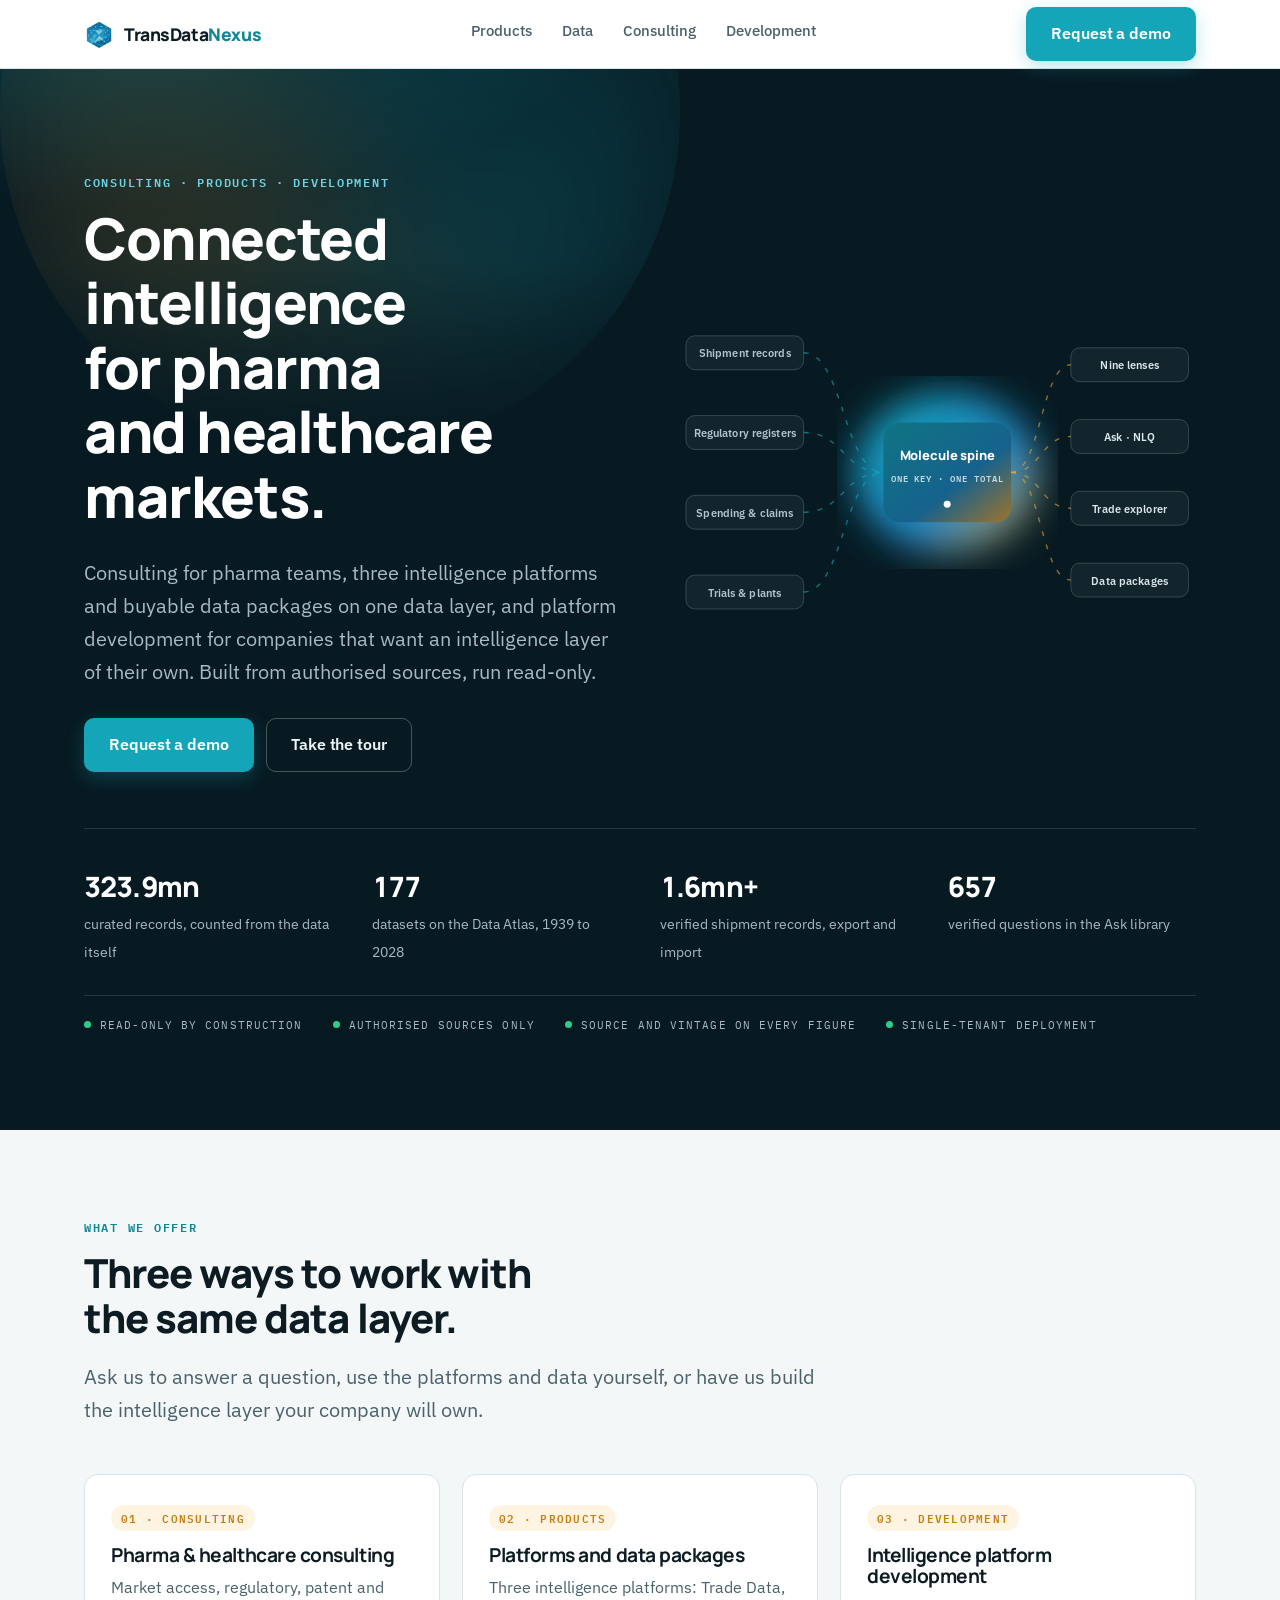
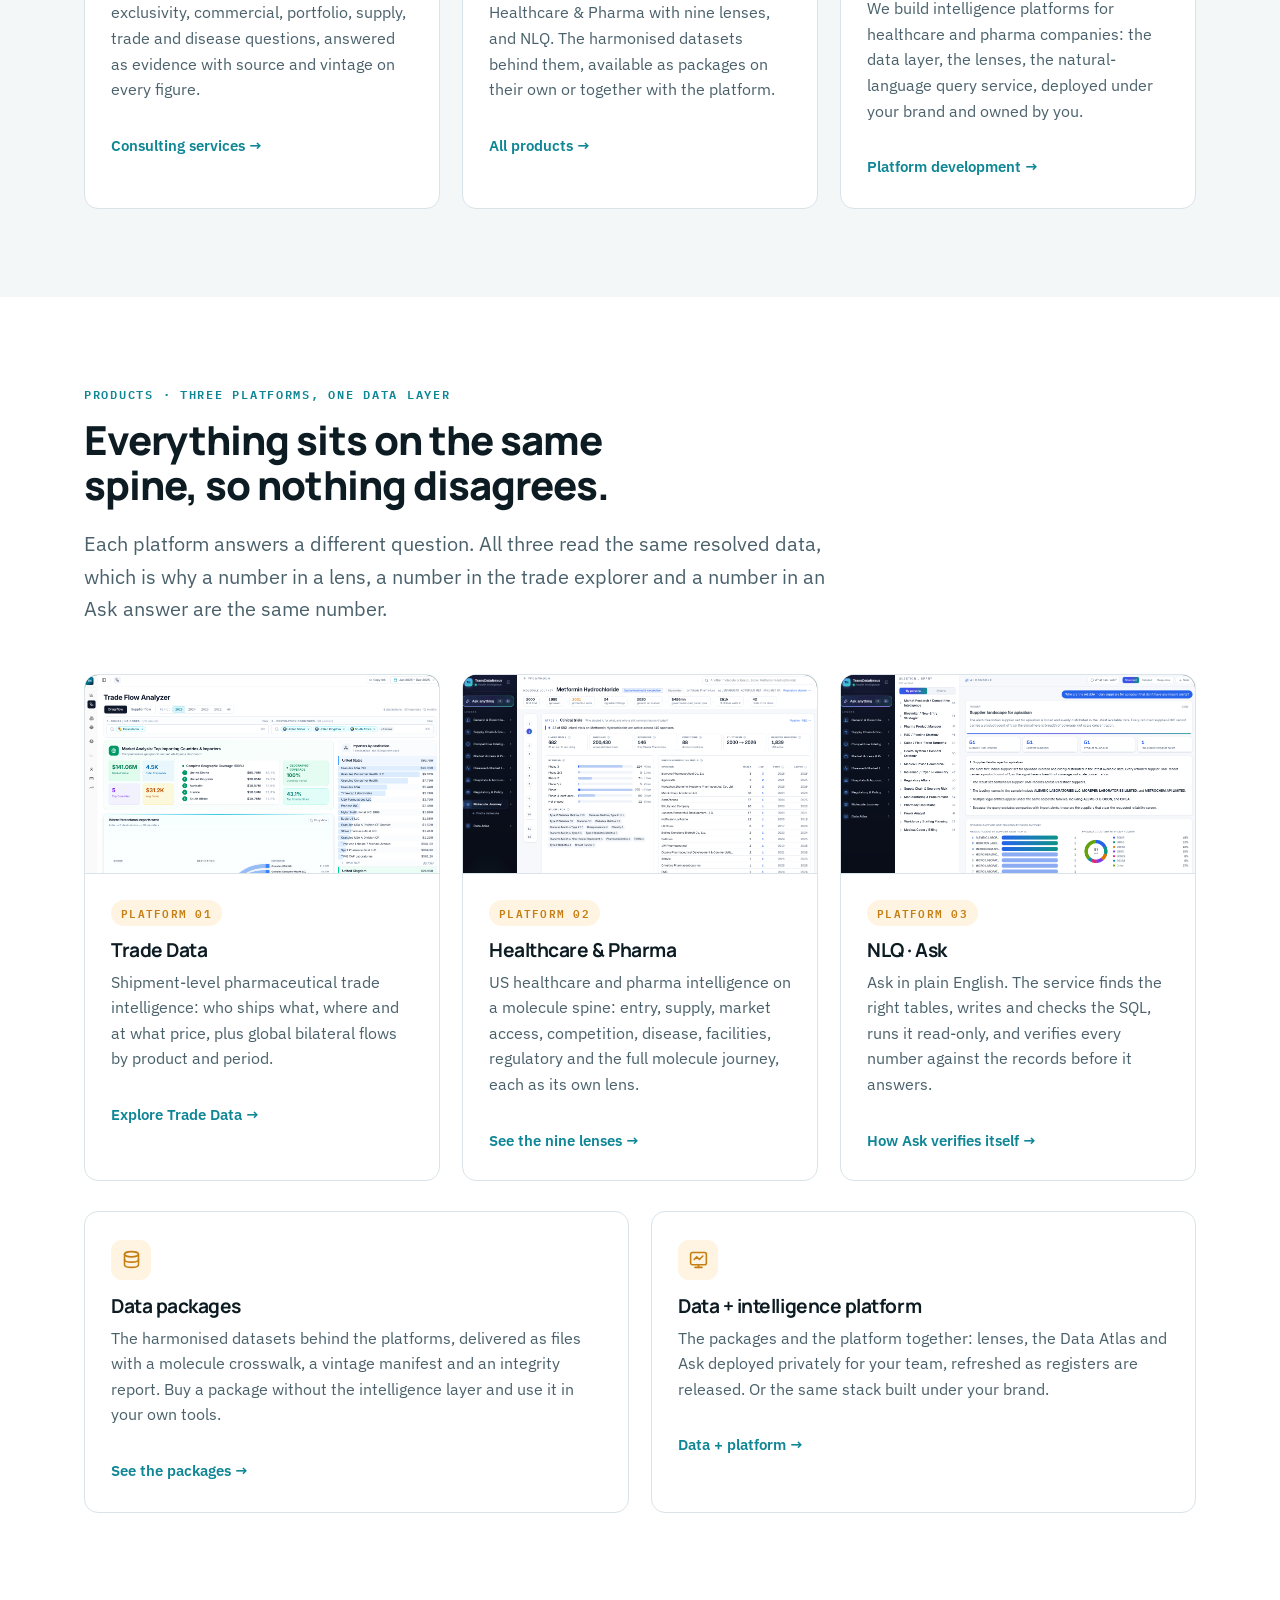
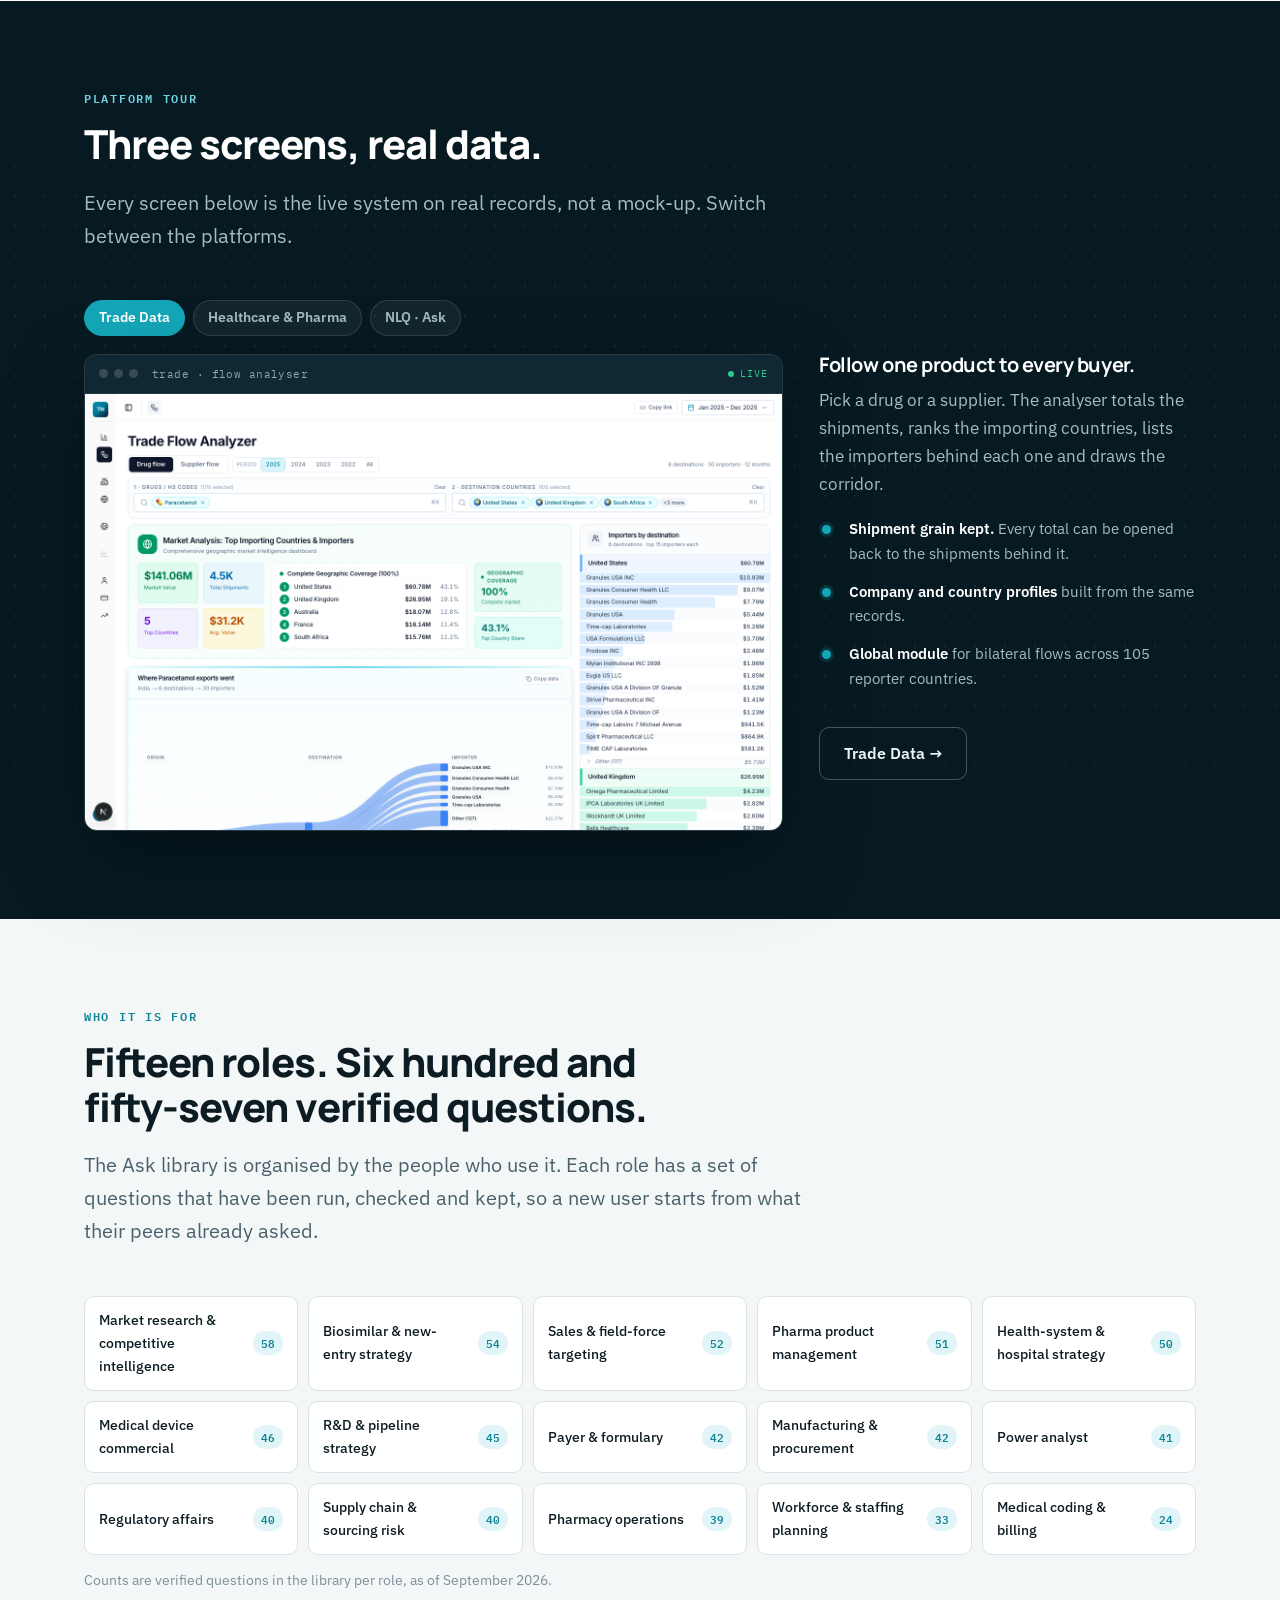
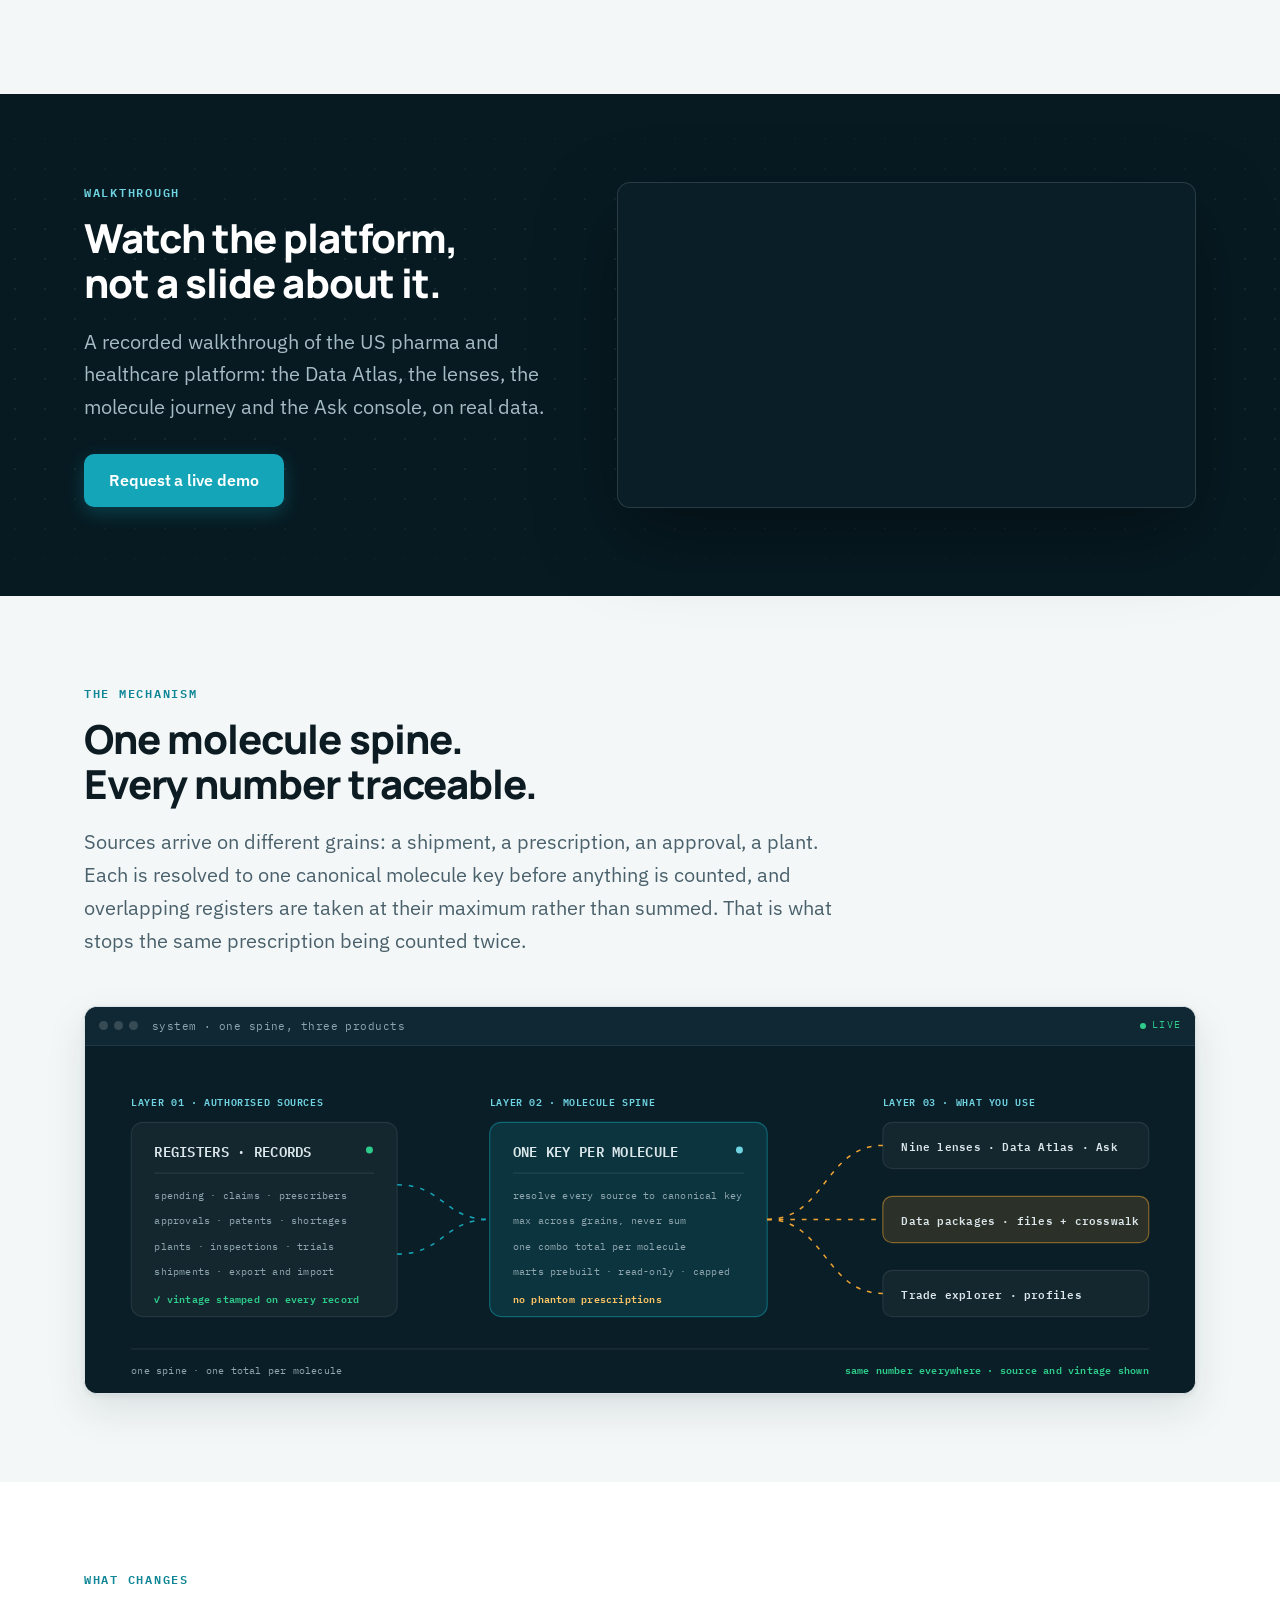
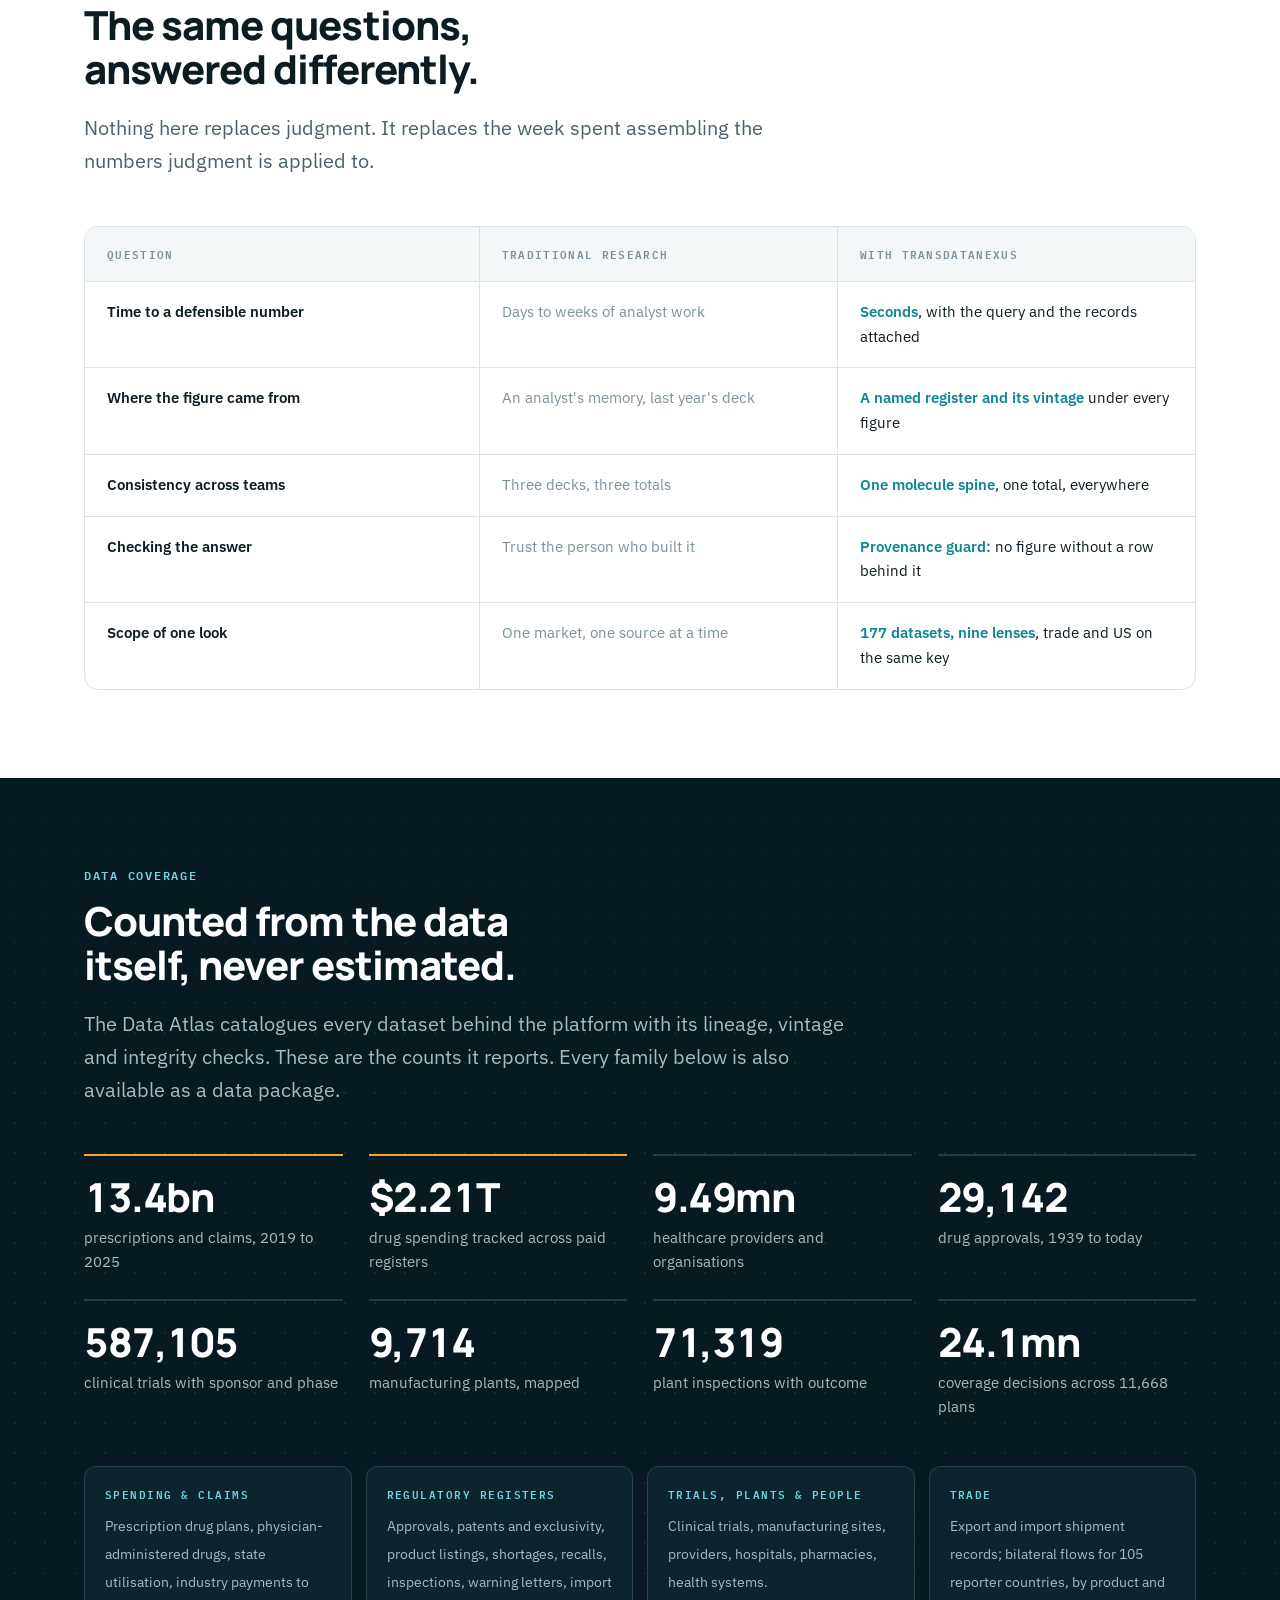
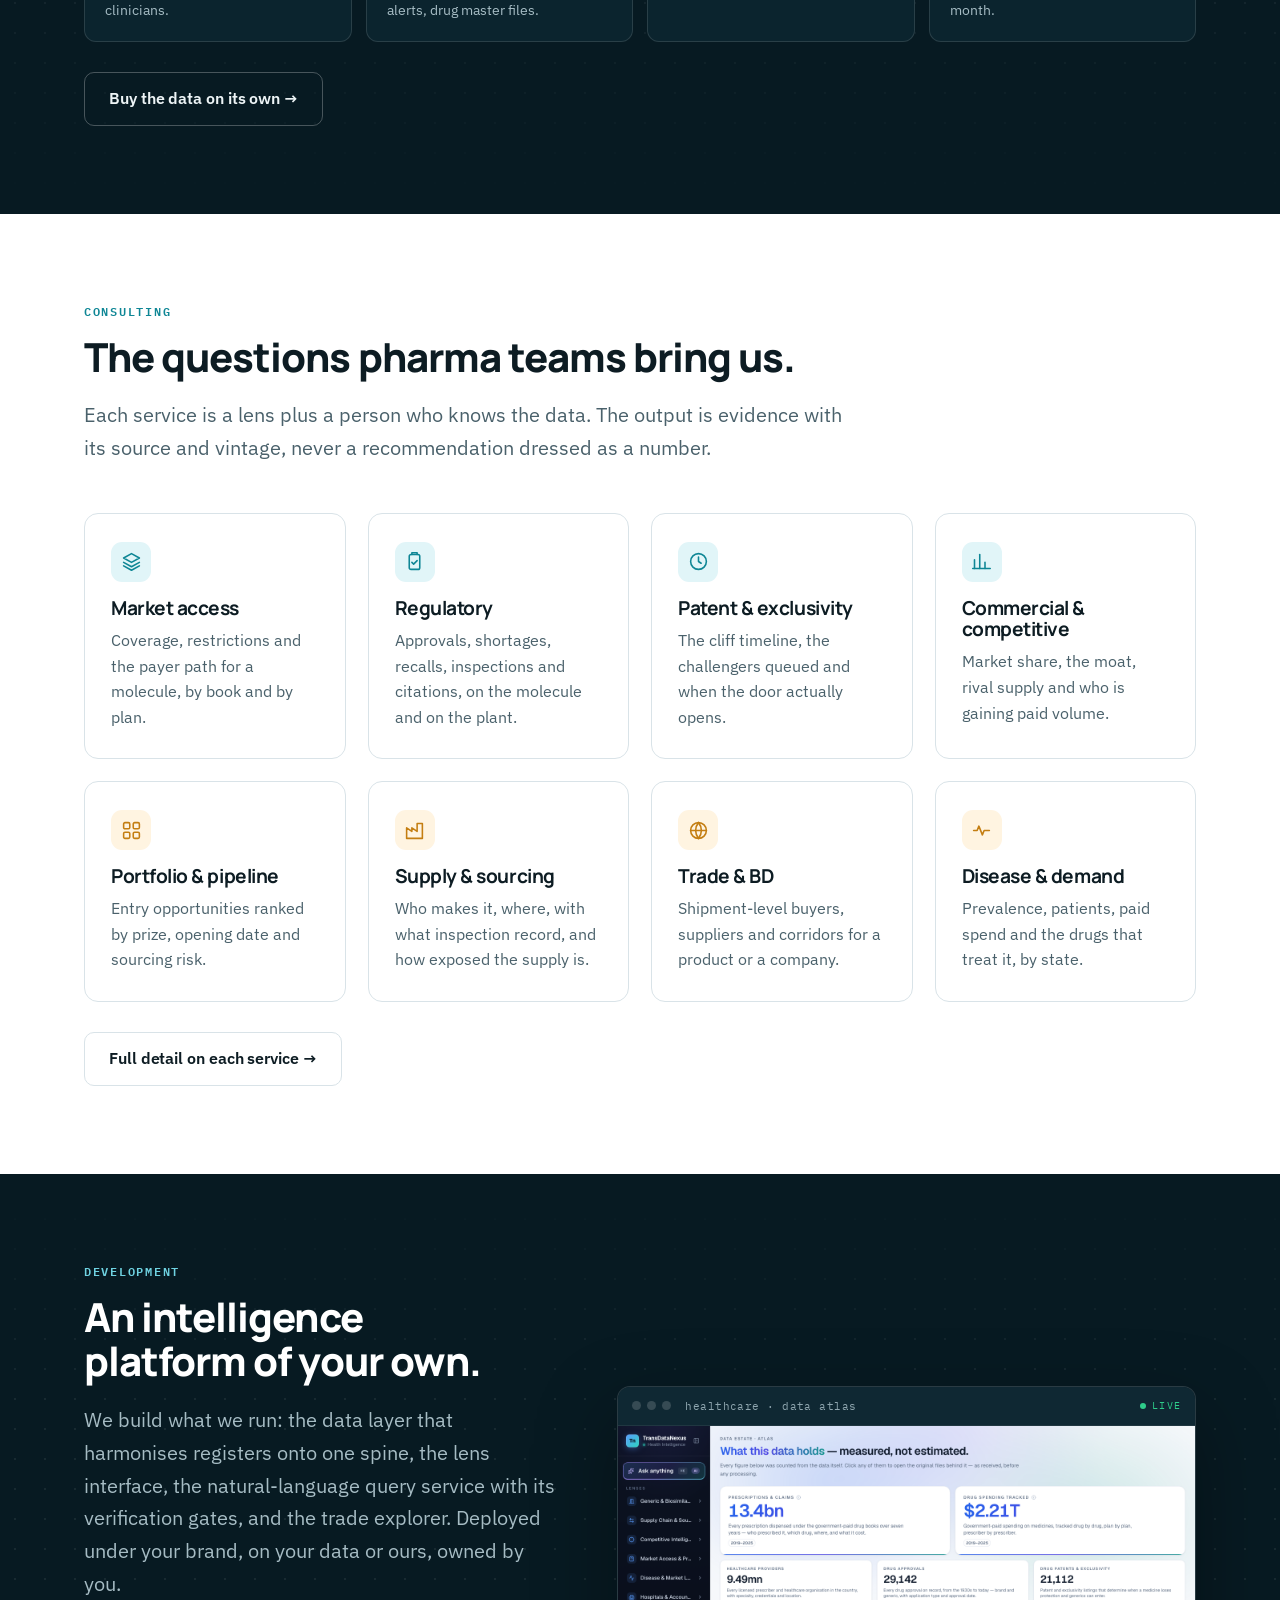
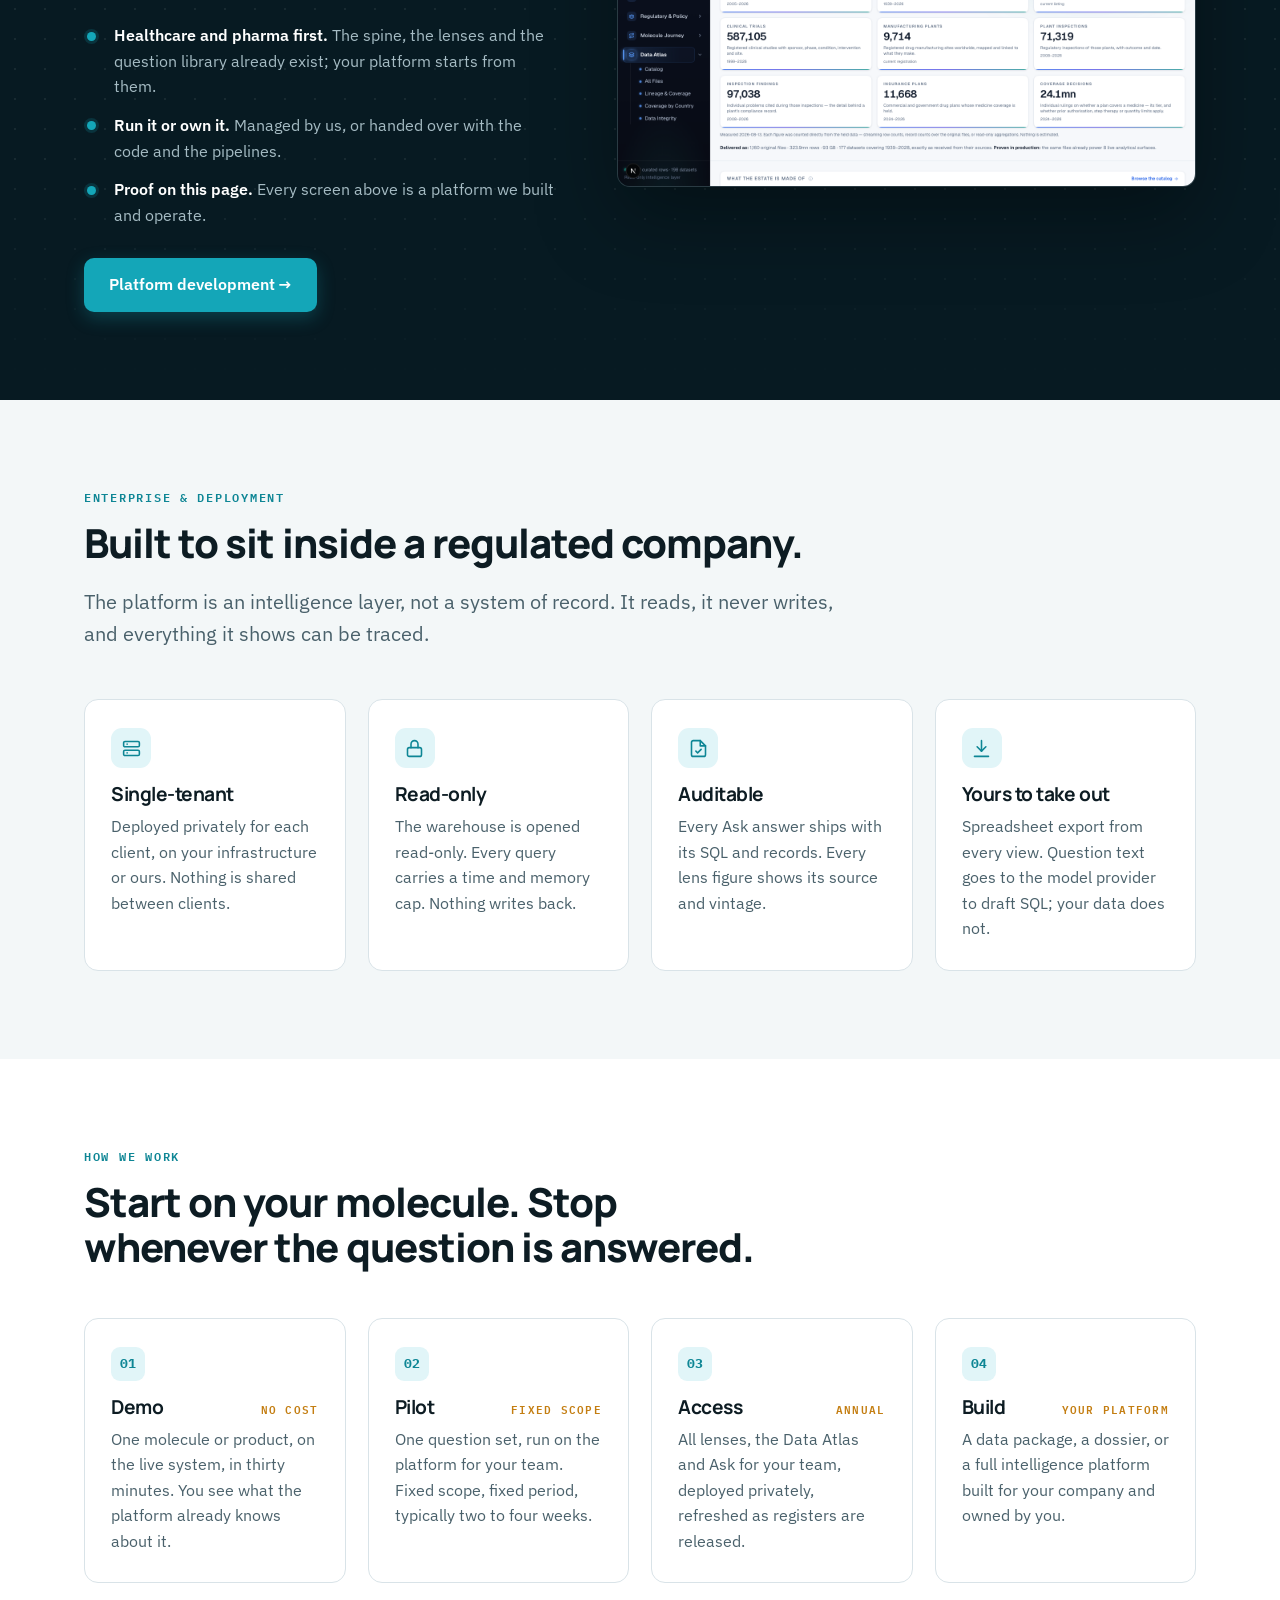
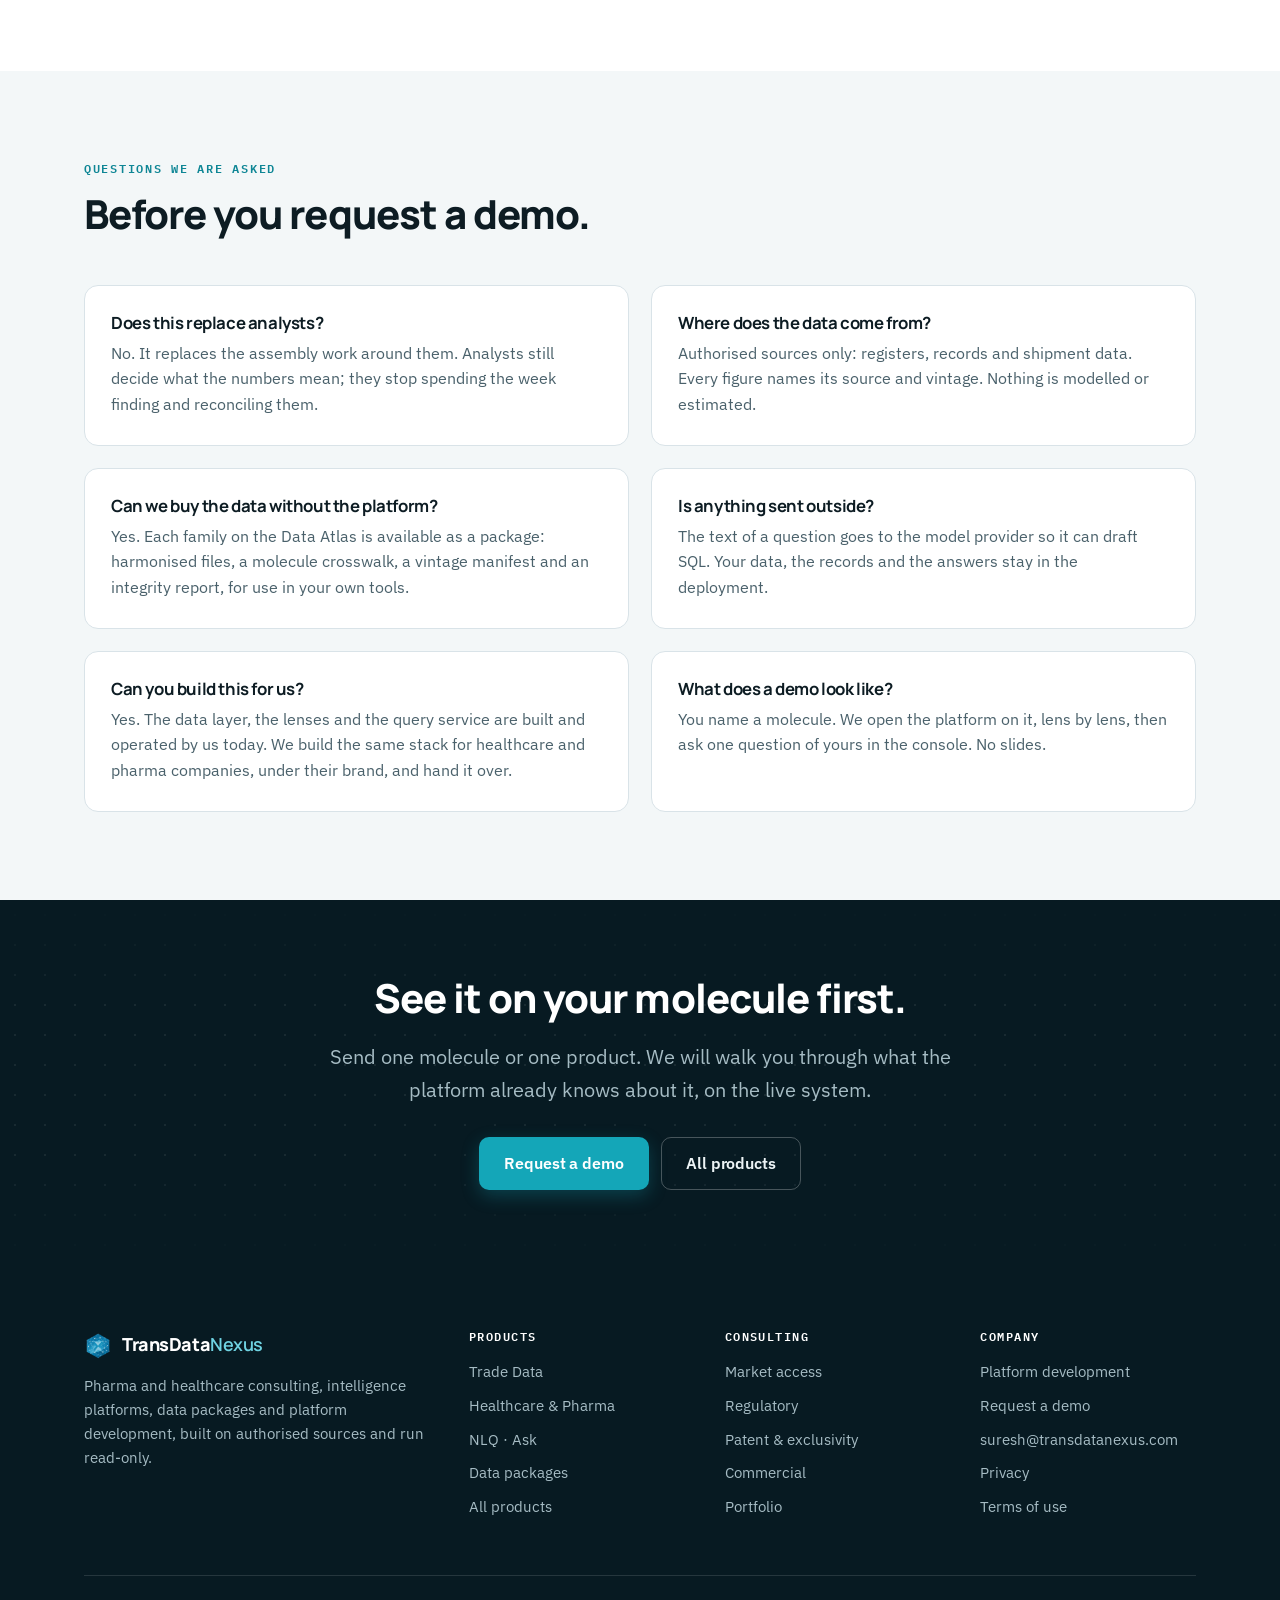
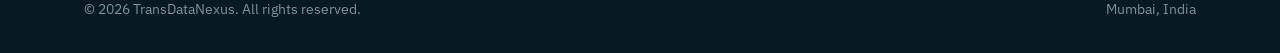
==== commit 96e781d8: "Data page: Atlas headline figures, 18 use cases, no country on trade data, records not rows" ====
--- a/index.html
+++ b/index.html
@@ -101,8 +101,8 @@
     </div>
 
     <div class="hero-stats">
-      <div class="stat"><strong data-count="323.9" data-suffix="mn">323.9mn</strong><span>curated rows, counted from the data itself</span></div>
-      <div class="stat"><strong data-count="177">177</strong><span>datasets on the Data Atlas, 1939 to 2026</span></div>
+      <div class="stat"><strong data-count="323.9" data-suffix="mn">323.9mn</strong><span>curated records, counted from the data itself</span></div>
+      <div class="stat"><strong data-count="177">177</strong><span>datasets on the Data Atlas, 1939 to 2028</span></div>
       <div class="stat"><strong data-count="1.6" data-suffix="mn+">1.6mn+</strong><span>verified shipment records, export and import</span></div>
       <div class="stat"><strong data-count="657">657</strong><span>verified questions in the Ask library</span></div>
     </div>
@@ -150,11 +150,11 @@
 
     <div class="grid grid-3 mt-lg">
       <article class="card card-shot">
-        <div class="shot-strip"><img src="assets/shots/trade/dashboard-trade-flow.png" alt="Trade flow analyser: paracetamol exports from India by destination and importer" loading="lazy"></div>
+        <div class="shot-strip"><img src="assets/shots/trade/dashboard-trade-flow.png" alt="Trade flow analyser: paracetamol exports by destination and importer" loading="lazy"></div>
         <div class="card-body">
           <span class="card-tag">Platform 01</span>
           <h3>Trade Data</h3>
-          <p>Shipment-level pharmaceutical trade intelligence: who ships what, where, at what price, from India to the world, plus global bilateral flows by product and period.</p>
+          <p>Shipment-level pharmaceutical trade intelligence: who ships what, where and at what price, plus global bilateral flows by product and period.</p>
           <a class="more" href="trade.html">Explore Trade Data →</a>
         </div>
       </article>
@@ -172,7 +172,7 @@
         <div class="card-body">
           <span class="card-tag">Platform 03</span>
           <h3>NLQ · Ask</h3>
-          <p>Ask in plain English. The service finds the right tables, writes and checks the SQL, runs it read-only, and verifies every number against the rows before it answers.</p>
+          <p>Ask in plain English. The service finds the right tables, writes and checks the SQL, runs it read-only, and verifies every number against the records before it answers.</p>
           <a class="more" href="nlq.html">How Ask verifies itself →</a>
         </div>
       </article>
@@ -211,9 +211,9 @@
 
       <div role="tabpanel" id="tour-p1" aria-labelledby="tour-t1">
         <div class="tour">
-          <div class="shot"><div class="frame-bar"><i></i><i></i><i></i><em>trade · flow analyser</em><span class="live">live</span></div><img src="assets/shots/trade/dashboard-trade-flow.png" alt="Trade flow analyser for paracetamol: market value, shipments, top importing countries and a flow diagram from India to importers" loading="lazy"></div>
+          <div class="shot"><div class="frame-bar"><i></i><i></i><i></i><em>trade · flow analyser</em><span class="live">live</span></div><img src="assets/shots/trade/dashboard-trade-flow.png" alt="Trade flow analyser for paracetamol: market value, shipments, top importing countries and a flow diagram from supplier to importer" loading="lazy"></div>
           <div class="tour-side">
-            <h3>Follow one product from India to every buyer.</h3>
+            <h3>Follow one product to every buyer.</h3>
             <p>Pick a drug or a supplier. The analyser totals the shipments, ranks the importing countries, lists the importers behind each one and draws the corridor.</p>
             <ul class="ticks on-dark">
               <li><b>Shipment grain kept.</b> Every total can be opened back to the shipments behind it.</li>
@@ -246,10 +246,10 @@
           <div class="shot"><div class="frame-bar"><i></i><i></i><i></i><em>ask · answered in 0.39 s</em><span class="live">live</span></div><img src="assets/shots/nlq/ask.png" alt="Ask console answer: 51 alert-free Indian suppliers for apixaban, with summary, entities named and charts" loading="lazy"></div>
           <div class="tour-side">
             <h3>Ask in English. Get a number you can check.</h3>
-            <p>“Who are the reliable Indian suppliers for apixaban that don't have any import alerts?” returned 51 supplier records, the entities behind them, and the query and rows to prove it.</p>
+            <p>“Who are the reliable Indian suppliers for apixaban that don't have any import alerts?” returned 51 supplier records, the entities behind them, and the query and records to prove it.</p>
             <ul class="ticks on-dark">
               <li><b>Grounded first:</b> entities and schema retrieved before any SQL is written.</li>
-              <li><b>Checked after:</b> every figure must trace to a returned row.</li>
+              <li><b>Checked after:</b> every figure must trace to a returned record.</li>
               <li><b>Clarifies</b> instead of guessing when the question cannot be answered as asked.</li>
             </ul>
             <a class="btn btn-ghost on-dark" href="nlq.html" style="margin-top:22px">NLQ · Ask →</a>
@@ -323,7 +323,7 @@
         <text class="fx-txt" x="60" y="154">approvals · patents · shortages</text>
         <text class="fx-txt" x="60" y="176">plants · inspections · trials</text>
         <text class="fx-txt" x="60" y="198">shipments · export and import</text>
-        <text class="fx-txt-g" x="60" y="222">✓ vintage stamped on every row</text>
+        <text class="fx-txt-g" x="60" y="222">✓ vintage stamped on every record</text>
         <circle class="viz-dot" cx="246" cy="90" r="3" fill="#2ECC8A"/>
         <path class="fx-flow" d="M270,120 C310,120 310,150 350,150"/>
         <path class="fx-flow" d="M270,180 C310,180 310,150 350,150"/>
@@ -363,7 +363,7 @@
     <p class="lede narrow">Nothing here replaces judgment. It replaces the week spent assembling the numbers judgment is applied to.</p>
     <div class="flow mt-lg">
       <div class="flow-row"><div class="flow-head">Question</div><div class="flow-head">Traditional research</div><div class="flow-head">With TransDataNexus</div></div>
-      <div class="flow-row"><div class="flow-stage">Time to a defensible number</div><div class="flow-was">Days to weeks of analyst work</div><div class="flow-now"><strong>Seconds</strong>, with the query and the rows attached</div></div>
+      <div class="flow-row"><div class="flow-stage">Time to a defensible number</div><div class="flow-was">Days to weeks of analyst work</div><div class="flow-now"><strong>Seconds</strong>, with the query and the records attached</div></div>
       <div class="flow-row"><div class="flow-stage">Where the figure came from</div><div class="flow-was">An analyst's memory, last year's deck</div><div class="flow-now"><strong>A named register and its vintage</strong> under every figure</div></div>
       <div class="flow-row"><div class="flow-stage">Consistency across teams</div><div class="flow-was">Three decks, three totals</div><div class="flow-now"><strong>One molecule spine</strong>, one total, everywhere</div></div>
       <div class="flow-row"><div class="flow-stage">Checking the answer</div><div class="flow-was">Trust the person who built it</div><div class="flow-now"><strong>Provenance guard:</strong> no figure without a row behind it</div></div>
@@ -392,7 +392,7 @@
       <div class="family"><b>Spending &amp; claims</b><span>Prescription drug plans, physician-administered drugs, state utilisation, industry payments to clinicians.</span></div>
       <div class="family"><b>Regulatory registers</b><span>Approvals, patents and exclusivity, product listings, shortages, recalls, inspections, warning letters, import alerts, drug master files.</span></div>
       <div class="family"><b>Trials, plants &amp; people</b><span>Clinical trials, manufacturing sites, providers, hospitals, pharmacies, health systems.</span></div>
-      <div class="family"><b>Trade</b><span>India export and import shipment records; bilateral flows for 105 reporter countries, by product and month.</span></div>
+      <div class="family"><b>Trade</b><span>Export and import shipment records; bilateral flows for 105 reporter countries, by product and month.</span></div>
     </div>
     <div class="btn-row"><a class="btn btn-ghost on-dark" href="data.html">Buy the data on its own →</a></div>
   </div>
@@ -451,7 +451,7 @@
     <div class="grid grid-4 mt-lg">
       <div class="card"><span class="ico"><svg viewBox="0 0 24 24"><rect x="3" y="4" width="18" height="6" rx="1.5"/><rect x="3" y="14" width="18" height="6" rx="1.5"/><path d="M7 7h.01M7 17h.01"/></svg></span><h3>Single-tenant</h3><p>Deployed privately for each client, on your infrastructure or ours. Nothing is shared between clients.</p></div>
       <div class="card"><span class="ico"><svg viewBox="0 0 24 24"><rect x="4" y="11" width="16" height="10" rx="2"/><path d="M8 11V7a4 4 0 018 0v4"/></svg></span><h3>Read-only</h3><p>The warehouse is opened read-only. Every query carries a time and memory cap. Nothing writes back.</p></div>
-      <div class="card"><span class="ico"><svg viewBox="0 0 24 24"><path d="M14 3H6a2 2 0 00-2 2v14a2 2 0 002 2h12a2 2 0 002-2V9z"/><path d="M14 3v6h6"/><path d="M9 15l2 2 4-4"/></svg></span><h3>Auditable</h3><p>Every Ask answer ships with its SQL and rows. Every lens figure shows its source and vintage.</p></div>
+      <div class="card"><span class="ico"><svg viewBox="0 0 24 24"><path d="M14 3H6a2 2 0 00-2 2v14a2 2 0 002 2h12a2 2 0 002-2V9z"/><path d="M14 3v6h6"/><path d="M9 15l2 2 4-4"/></svg></span><h3>Auditable</h3><p>Every Ask answer ships with its SQL and records. Every lens figure shows its source and vintage.</p></div>
       <div class="card"><span class="ico"><svg viewBox="0 0 24 24"><path d="M12 3v12"/><path d="M7 10l5 5 5-5"/><path d="M4 21h16"/></svg></span><h3>Yours to take out</h3><p>Spreadsheet export from every view. Question text goes to the model provider to draft SQL; your data does not.</p></div>
     </div>
   </div>
@@ -480,7 +480,7 @@
       <div class="card"><h3>Does this replace analysts?</h3><p>No. It replaces the assembly work around them. Analysts still decide what the numbers mean; they stop spending the week finding and reconciling them.</p></div>
       <div class="card"><h3>Where does the data come from?</h3><p>Authorised sources only: registers, records and shipment data. Every figure names its source and vintage. Nothing is modelled or estimated.</p></div>
       <div class="card"><h3>Can we buy the data without the platform?</h3><p>Yes. Each family on the Data Atlas is available as a package: harmonised files, a molecule crosswalk, a vintage manifest and an integrity report, for use in your own tools.</p></div>
-      <div class="card"><h3>Is anything sent outside?</h3><p>The text of a question goes to the model provider so it can draft SQL. Your data, the rows and the answers stay in the deployment.</p></div>
+      <div class="card"><h3>Is anything sent outside?</h3><p>The text of a question goes to the model provider so it can draft SQL. Your data, the records and the answers stay in the deployment.</p></div>
       <div class="card"><h3>Can you build this for us?</h3><p>Yes. The data layer, the lenses and the query service are built and operated by us today. We build the same stack for healthcare and pharma companies, under their brand, and hand it over.</p></div>
       <div class="card"><h3>What does a demo look like?</h3><p>You name a molecule. We open the platform on it, lens by lens, then ask one question of yours in the console. No slides.</p></div>
     </div>
--- a/assets/styles.css
+++ b/assets/styles.css
@@ -594,3 +594,51 @@
   .hero::after { width: 420px; height: 420px; }
 }
 @media (prefers-reduced-motion: reduce) { .hero::after { animation: none; } }
+
+/* ============================================================
+   DATA HOLDINGS — figure cards in the Data Atlas style
+   ============================================================ */
+.holds-lead { display: grid; grid-template-columns: repeat(2, 1fr); gap: 16px; margin-bottom: 16px; }
+.holds { display: grid; grid-template-columns: repeat(3, 1fr); gap: 16px; }
+.hold {
+  position: relative; overflow: hidden; background: var(--paper); border: 1px solid var(--line);
+  border-radius: var(--radius); padding: 20px 22px 18px;
+  transition: border-color .18s ease, box-shadow .18s ease, transform .18s ease;
+}
+.hold::after { content: ""; position: absolute; left: 0; right: 0; bottom: 0; height: 2px;
+  background: linear-gradient(90deg, var(--accent), rgba(20,166,184,0)); }
+.hold:hover { border-color: #B9CCD4; box-shadow: var(--shadow-md); transform: translateY(-2px); }
+.hold .lbl { font-family: var(--mono); font-size: 10.5px; font-weight: 600; letter-spacing: .14em;
+  text-transform: uppercase; color: var(--text-mute); }
+.hold .fig { display: block; margin: 10px 0 10px; font-family: var(--display); font-weight: 800;
+  font-size: clamp(1.7rem, 2.6vw, 2.05rem); letter-spacing: -.03em; color: var(--text);
+  font-variant-numeric: tabular-nums; line-height: 1; }
+.hold p { margin: 0 0 14px; font-size: 14.5px; line-height: 1.5; color: var(--text-soft); }
+.hold .vin { font-family: var(--mono); font-size: 11px; color: var(--text-mute); }
+.hold.lead { padding: 26px 28px 24px; }
+.hold.lead .fig { font-size: clamp(2.5rem, 4.6vw, 3.3rem); color: var(--accent-dk); margin: 12px 0 12px; }
+.hold.lead p { font-size: 15.5px; }
+.hold.lead .vin { display: inline-block; padding: 4px 11px; border-radius: 999px;
+  background: var(--accent-lt); color: var(--accent-dk); font-weight: 600; }
+.hold.money::after { background: linear-gradient(90deg, var(--amber), rgba(240,164,49,0)); }
+.hold.money.lead .fig { color: var(--amber-dk); }
+.hold.money.lead .vin { background: var(--amber-lt); color: var(--amber-dk); }
+
+/* ============================================================
+   USE CASES — what the packages are loaded for
+   ============================================================ */
+.uses { display: grid; grid-template-columns: repeat(3, 1fr); gap: 14px; }
+.use { padding: 20px 22px; background: var(--paper); border: 1px solid var(--line); border-radius: 12px;
+  transition: border-color .18s ease, box-shadow .18s ease, transform .18s ease; }
+.use:hover { border-color: #B9CCD4; box-shadow: var(--shadow-sm); transform: translateY(-2px); }
+.use b { display: block; margin-bottom: 7px; font-family: var(--display); font-weight: 700;
+  font-size: 1rem; letter-spacing: -.015em; color: var(--text); }
+.use span { display: block; font-size: 14.5px; line-height: 1.55; color: var(--text-soft); }
+.use em { display: block; margin-top: 12px; font-style: normal; font-family: var(--mono);
+  font-size: 10.5px; letter-spacing: .09em; text-transform: uppercase; color: var(--accent-dk); }
+
+@media (max-width: 1040px) { .uses { grid-template-columns: repeat(2, 1fr); } }
+@media (max-width: 940px)  { .holds { grid-template-columns: repeat(2, 1fr); } }
+@media (max-width: 760px)  {
+  .holds, .holds-lead, .uses { grid-template-columns: 1fr; }
+}
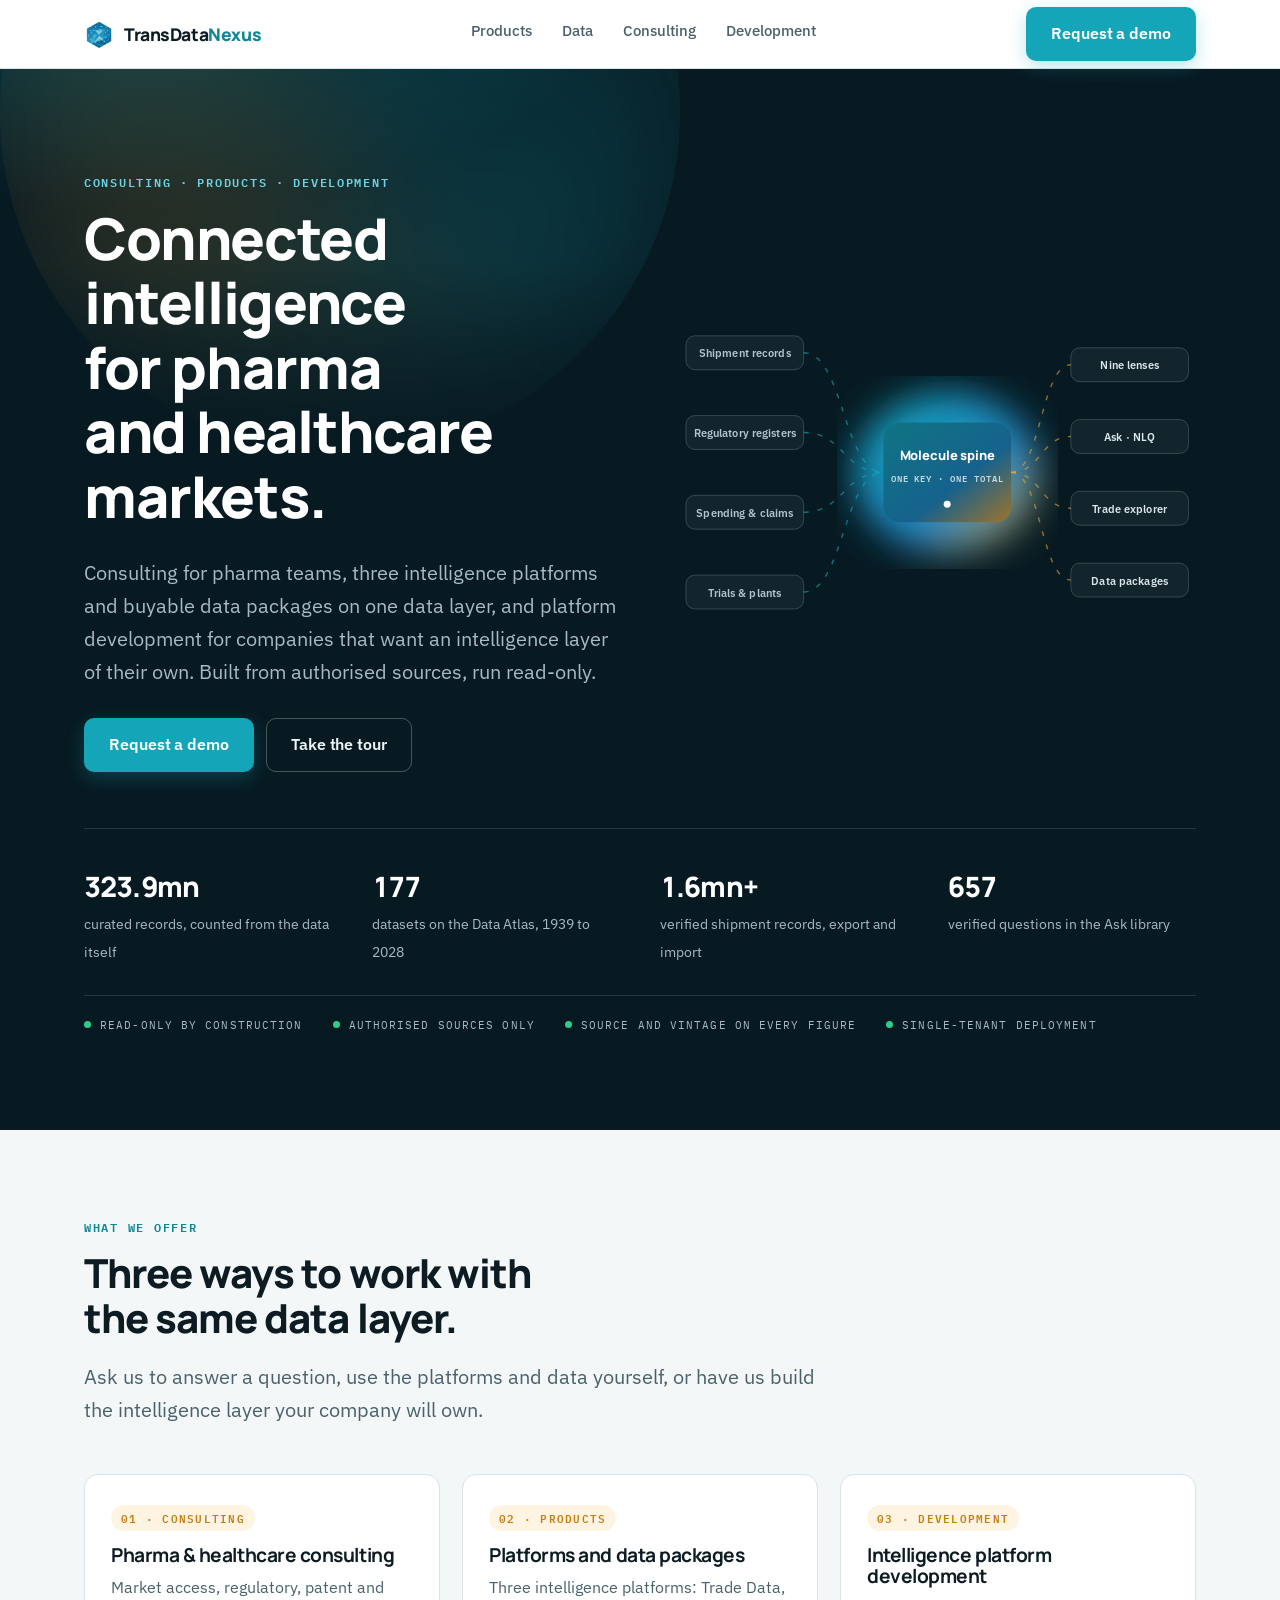
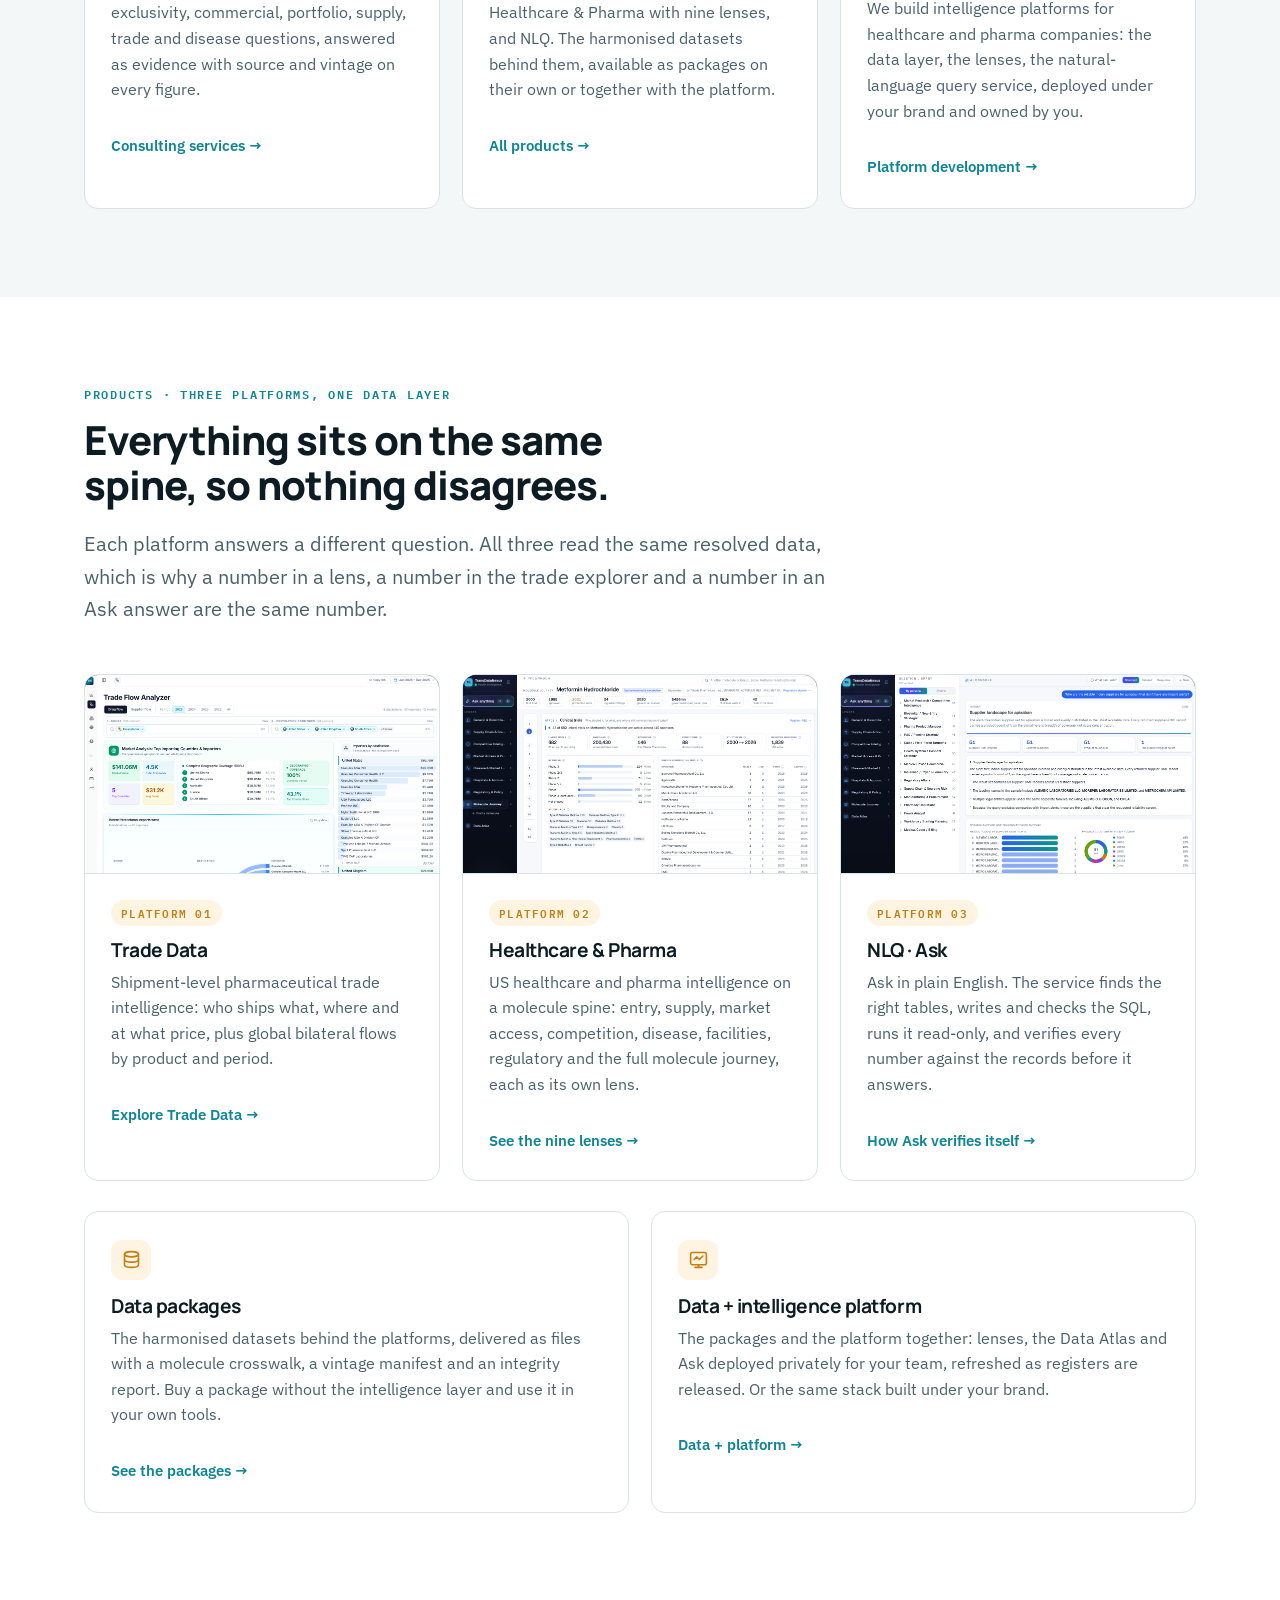
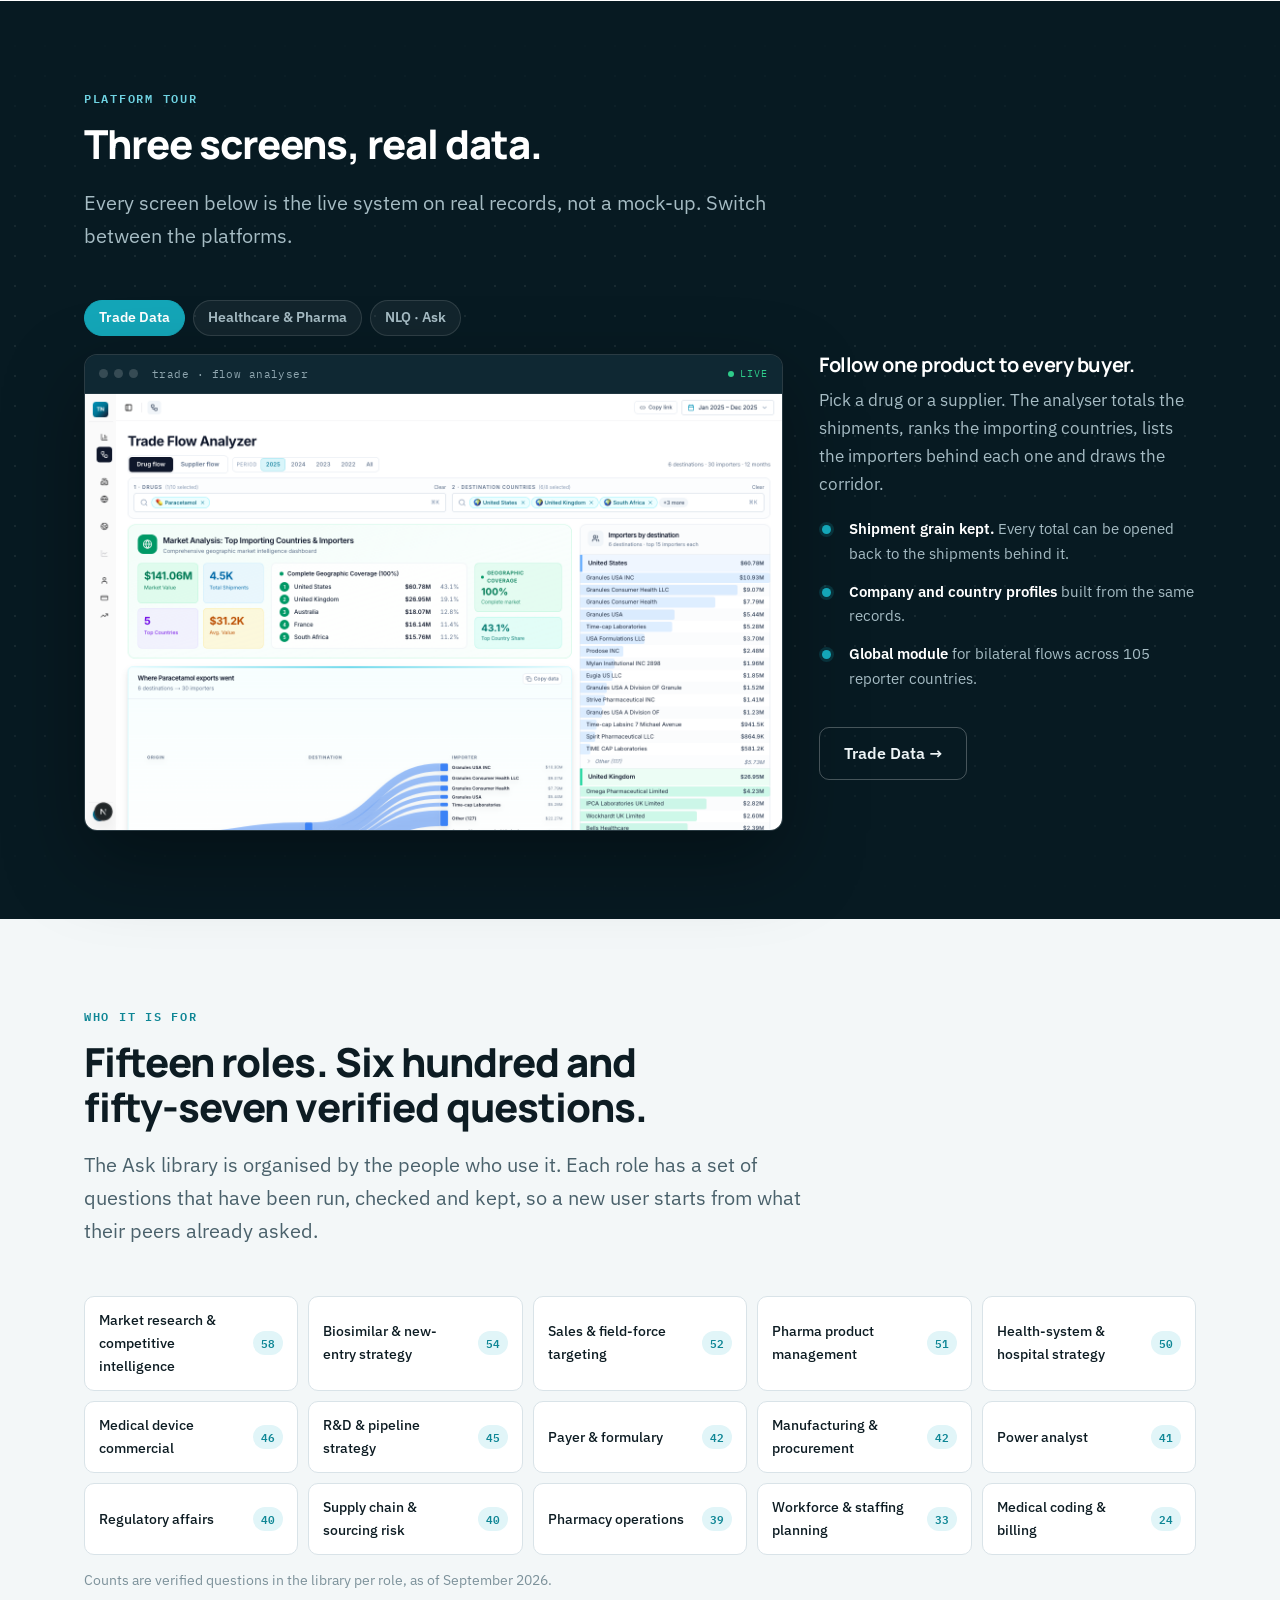
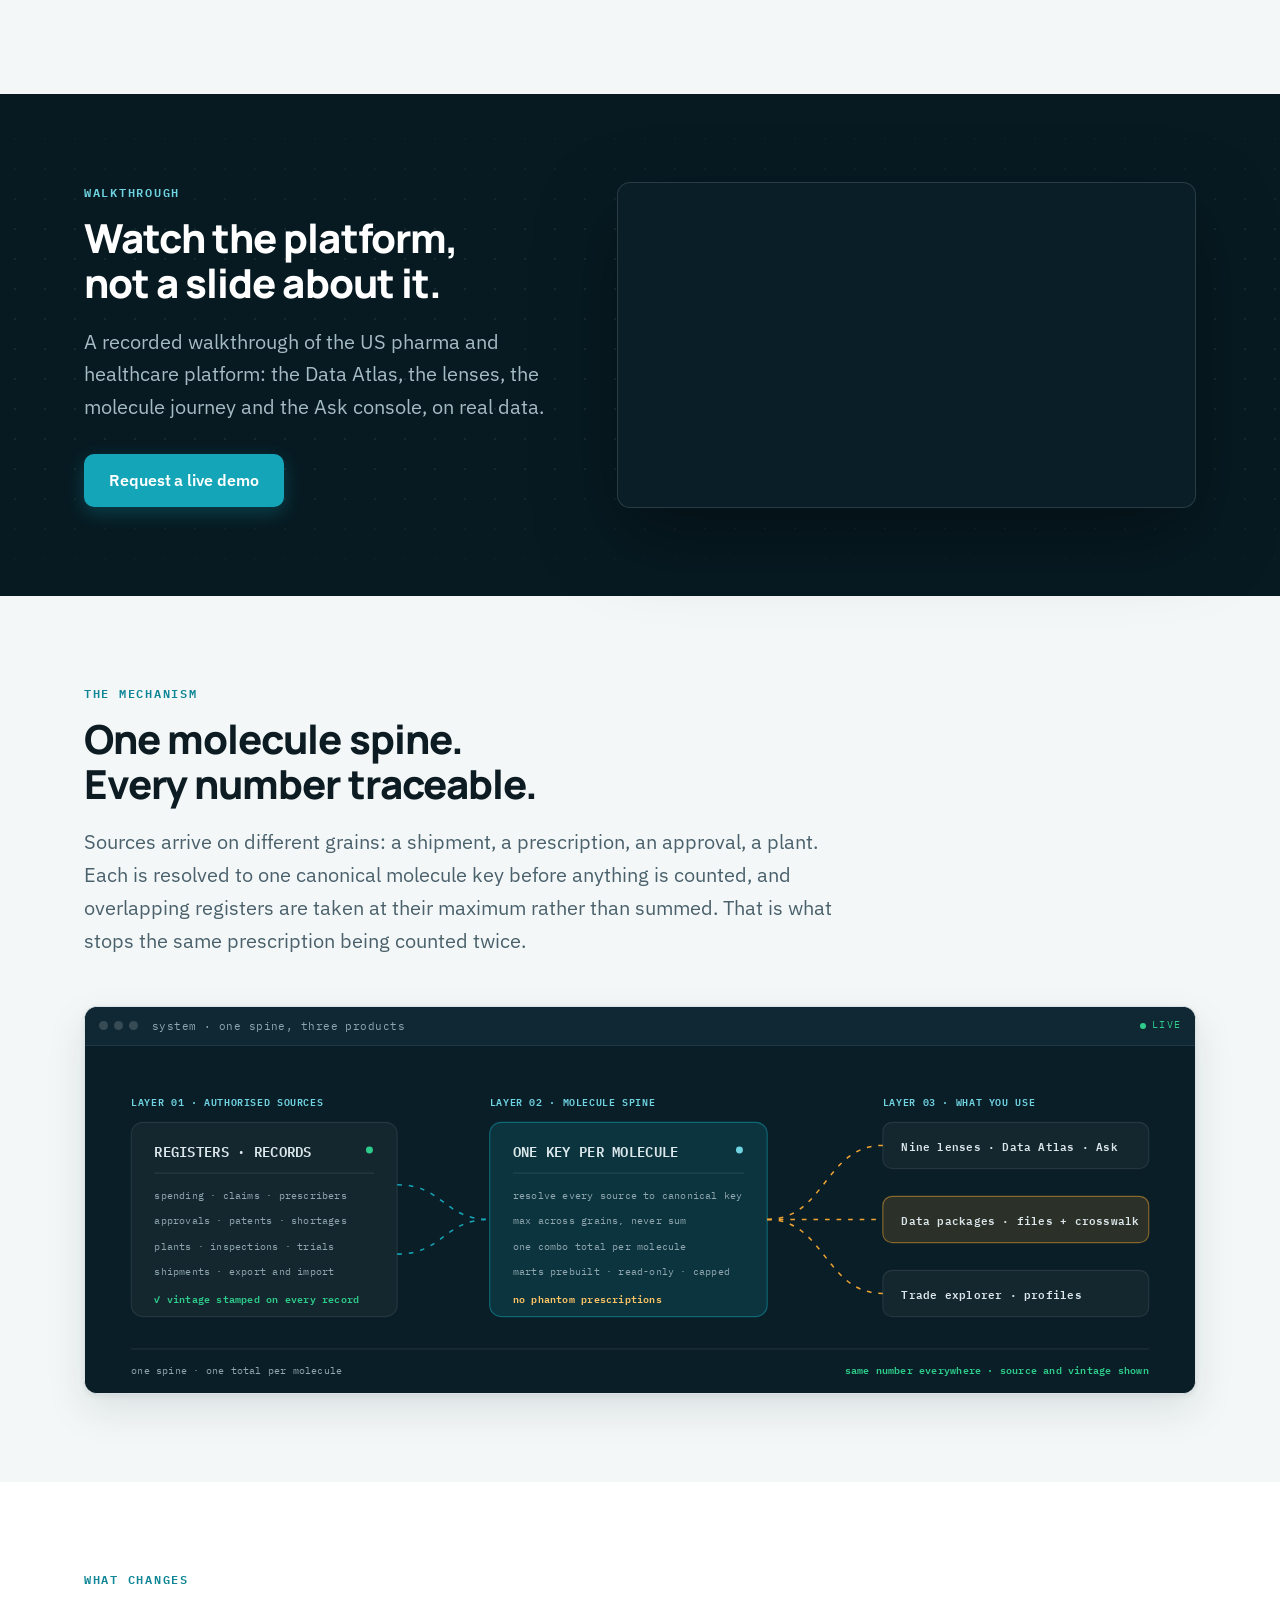
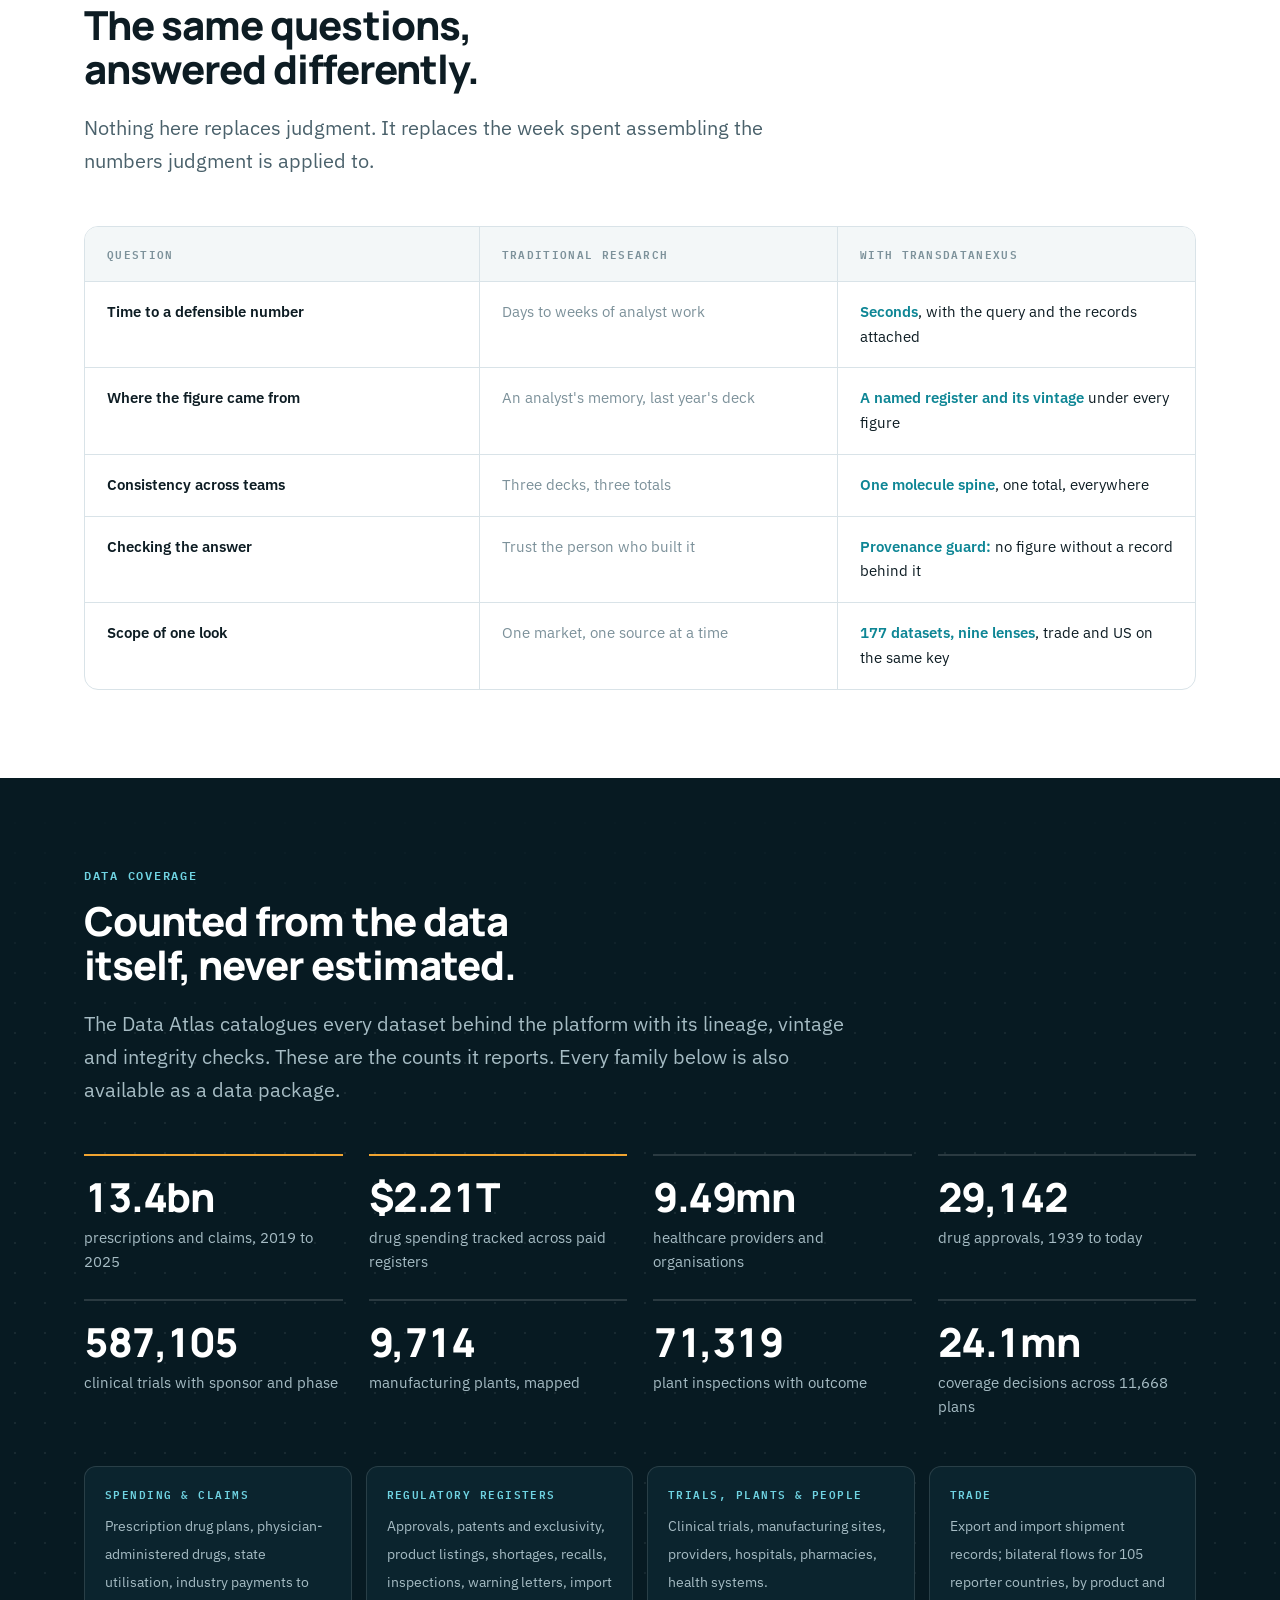
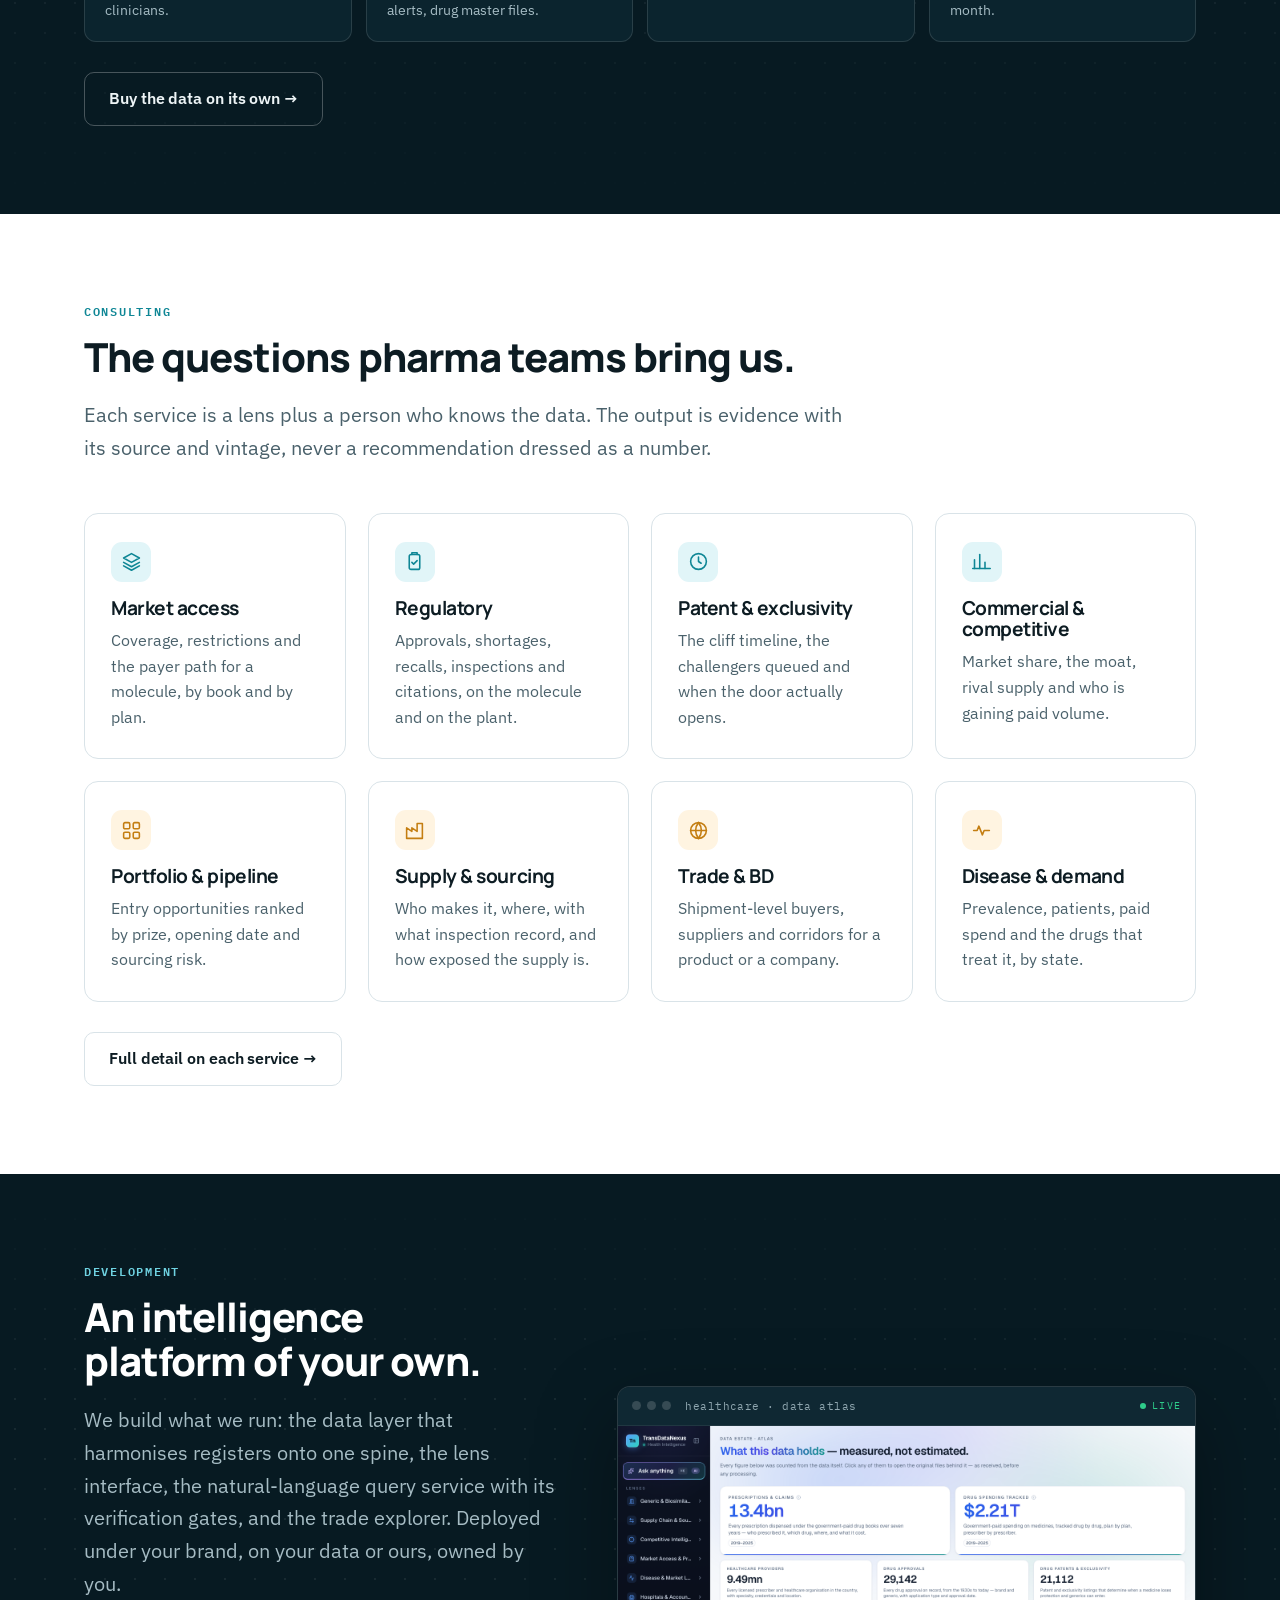
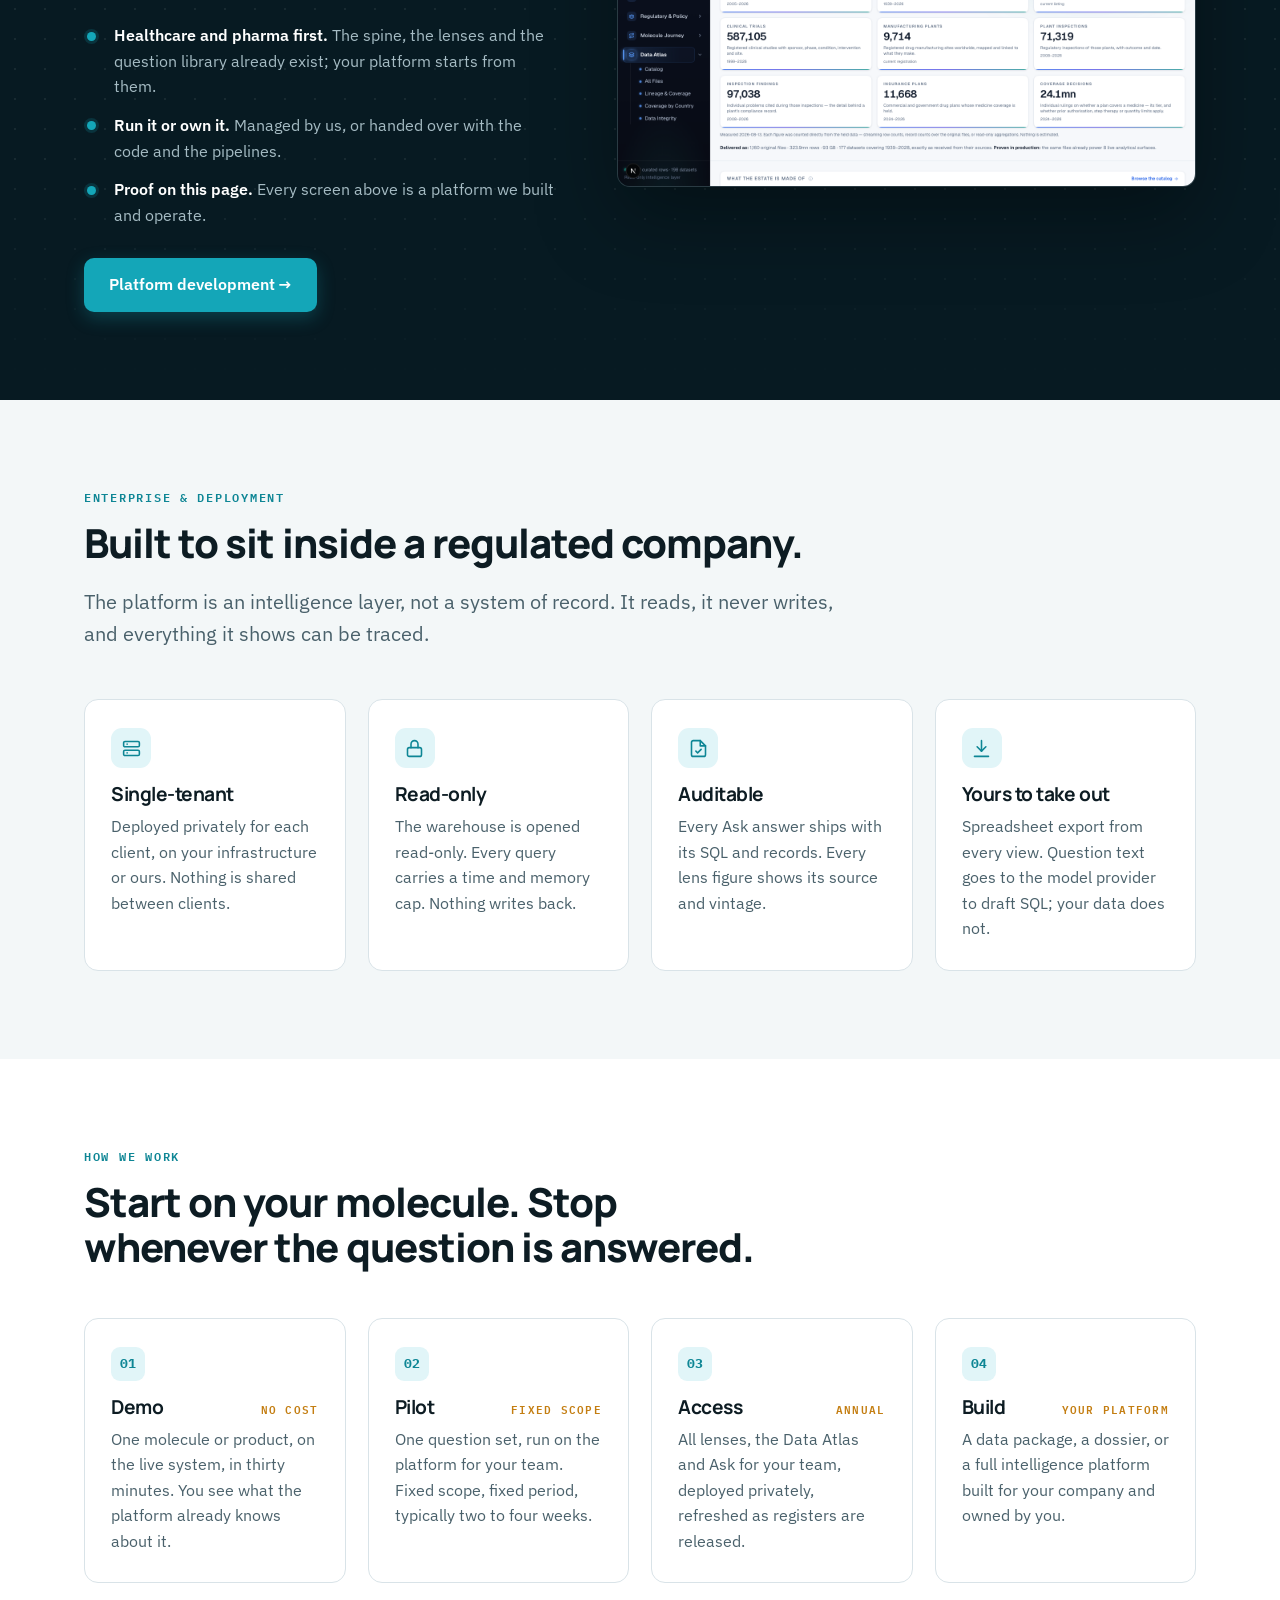
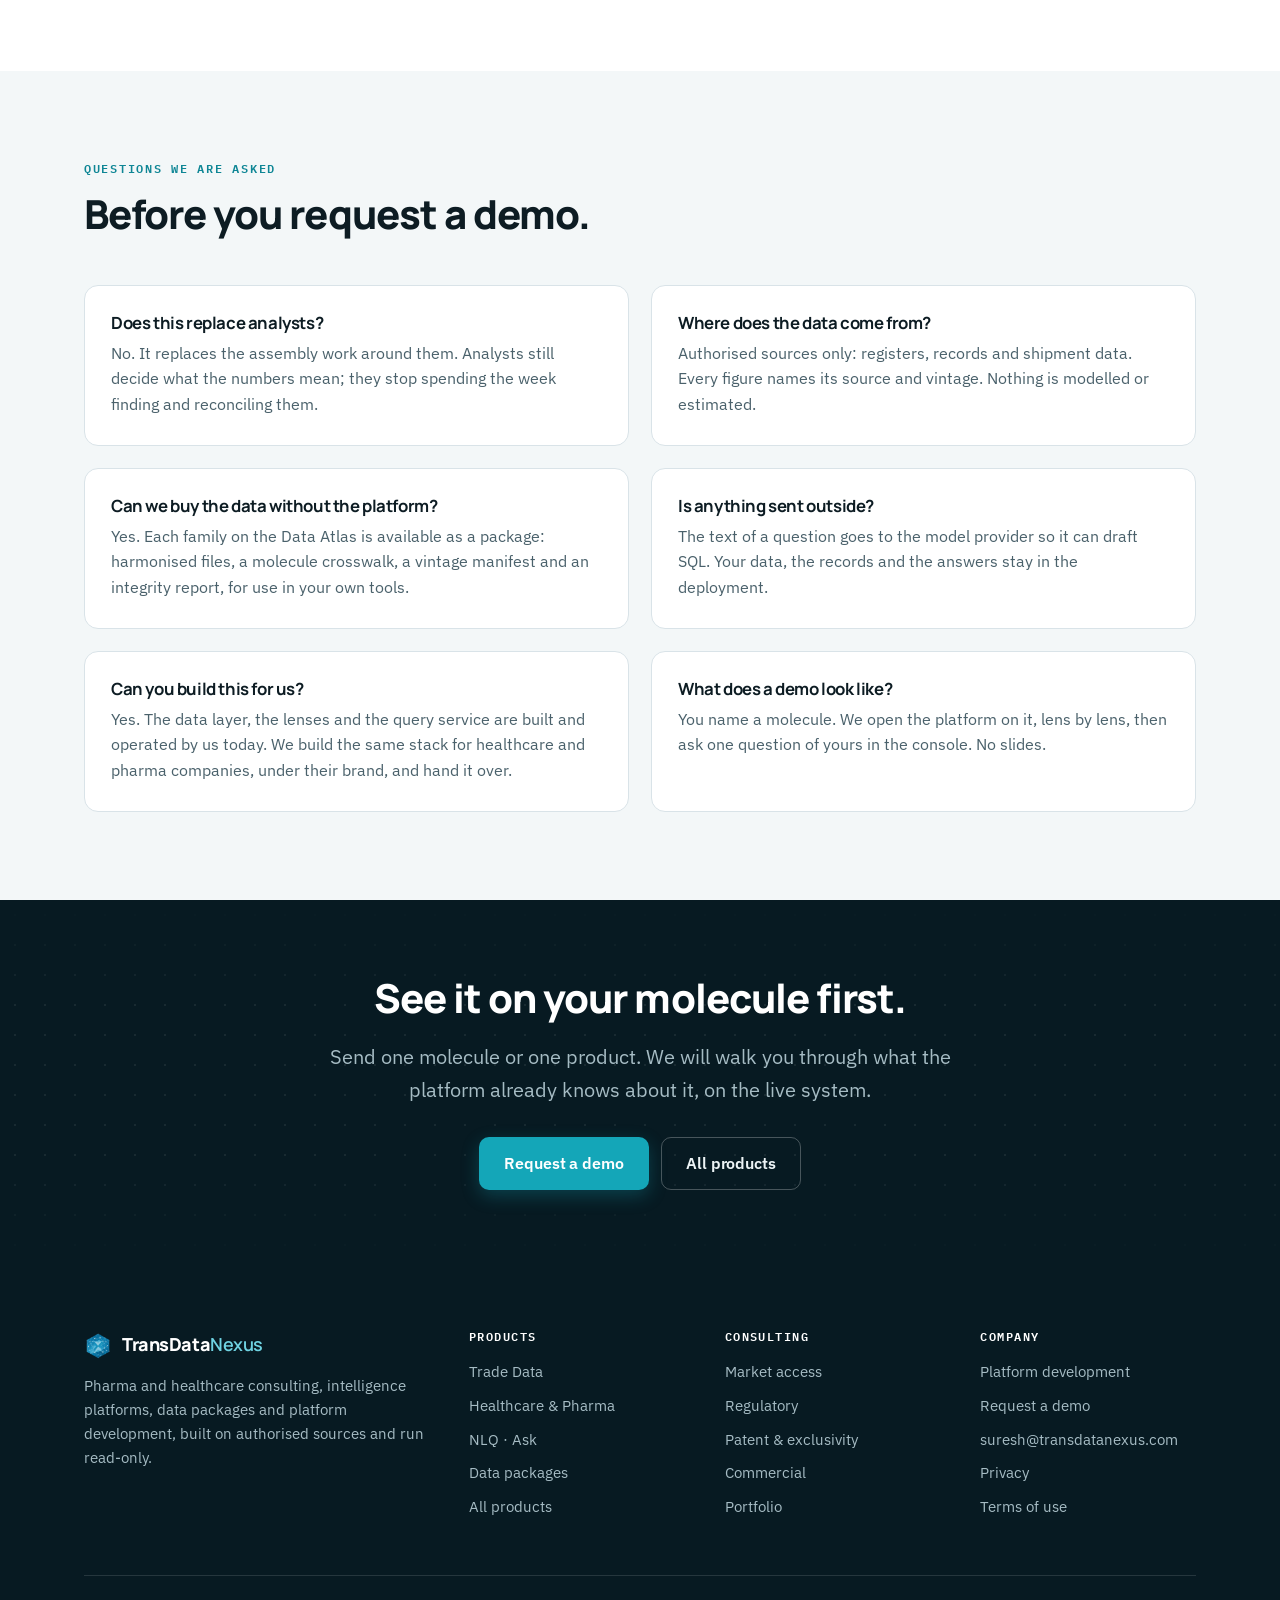
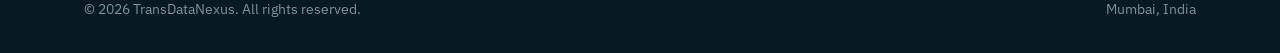
==== commit d4d12bf4: "Remove country, HS-code and source labels from product screenshots; fix remaining row wording and fi" ====
--- a/index.html
+++ b/index.html
@@ -366,7 +366,7 @@
       <div class="flow-row"><div class="flow-stage">Time to a defensible number</div><div class="flow-was">Days to weeks of analyst work</div><div class="flow-now"><strong>Seconds</strong>, with the query and the records attached</div></div>
       <div class="flow-row"><div class="flow-stage">Where the figure came from</div><div class="flow-was">An analyst's memory, last year's deck</div><div class="flow-now"><strong>A named register and its vintage</strong> under every figure</div></div>
       <div class="flow-row"><div class="flow-stage">Consistency across teams</div><div class="flow-was">Three decks, three totals</div><div class="flow-now"><strong>One molecule spine</strong>, one total, everywhere</div></div>
-      <div class="flow-row"><div class="flow-stage">Checking the answer</div><div class="flow-was">Trust the person who built it</div><div class="flow-now"><strong>Provenance guard:</strong> no figure without a row behind it</div></div>
+      <div class="flow-row"><div class="flow-stage">Checking the answer</div><div class="flow-was">Trust the person who built it</div><div class="flow-now"><strong>Provenance guard:</strong> no figure without a record behind it</div></div>
       <div class="flow-row"><div class="flow-stage">Scope of one look</div><div class="flow-was">One market, one source at a time</div><div class="flow-now"><strong>177 datasets, nine lenses</strong>, trade and US on the same key</div></div>
     </div>
   </div>
